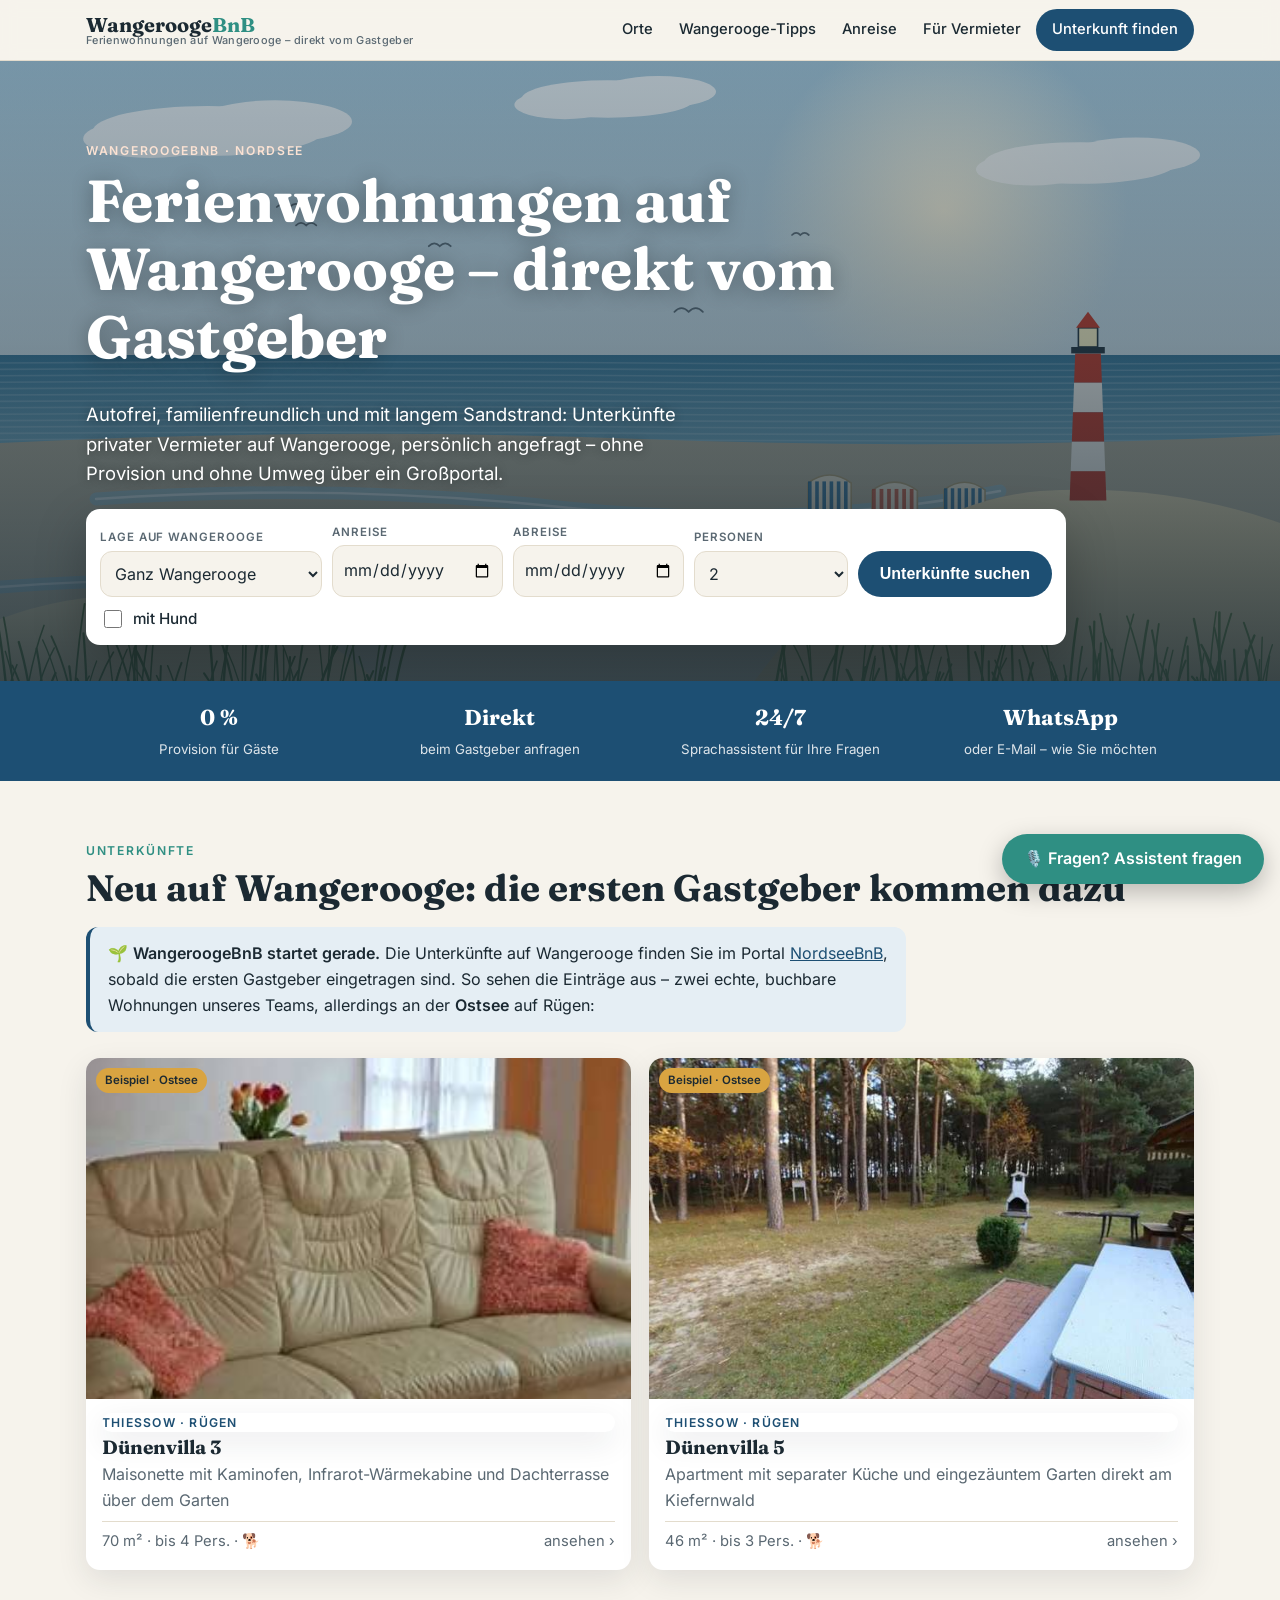
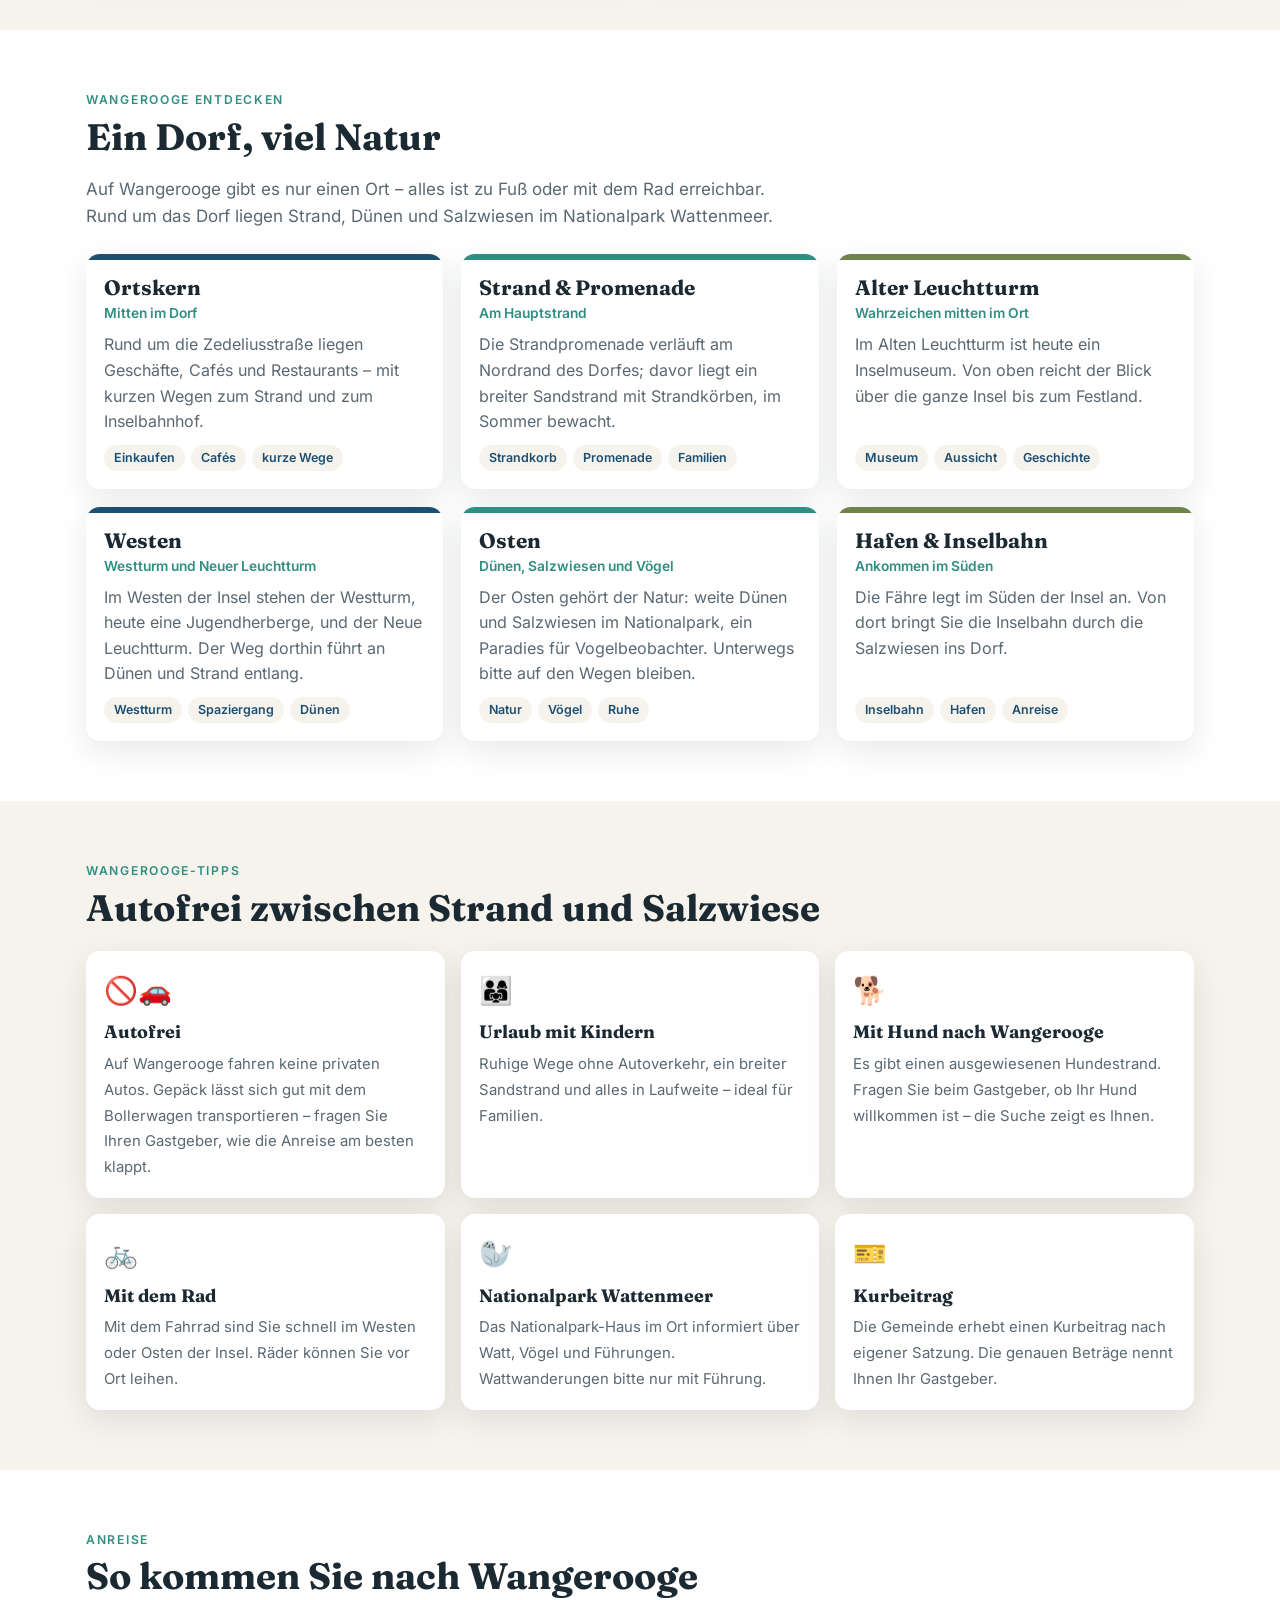
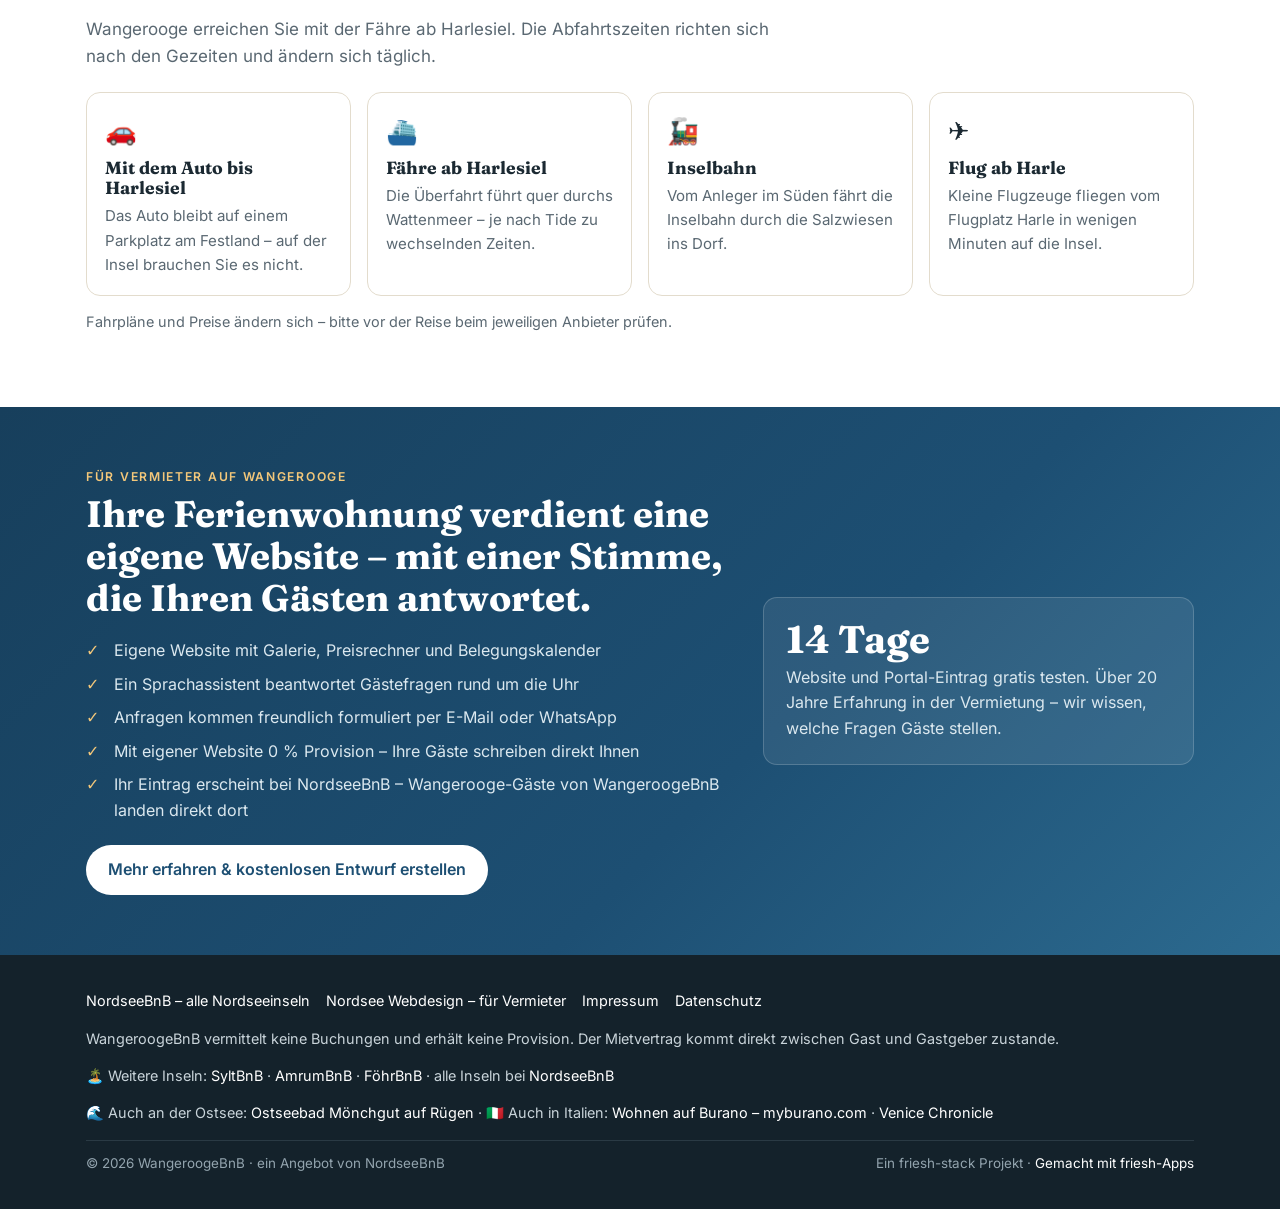
==== index.html @ 54ea7d58 "Add files via upload" ====
<!DOCTYPE html>
<html lang="de">
<head>
<meta charset="utf-8">
<meta name="viewport" content="width=device-width, initial-scale=1">
<title>WangeroogeBnB – Ferienwohnungen auf Wangerooge, direkt vom Gastgeber</title>
<meta name="description" content="Ferienwohnungen und Ferienhäuser auf Wangerooge, der autofreien Ostfriesischen Insel. Direkt beim Gastgeber anfragen, ohne Provision.">
<style id="fontcss">/* Schriften lokal eingebunden – keine Verbindung zu Google Fonts */
@font-face{font-family:Fraunces;font-style:normal;font-weight:400;font-display:swap;src:url([data-uri]) format('woff2')}
@font-face{font-family:Fraunces;font-style:normal;font-weight:600;font-display:swap;src:url([data-uri]) format('woff2')}
@font-face{font-family:Fraunces;font-style:normal;font-weight:700;font-display:swap;src:url([data-uri]) format('woff2')}
@font-face{font-family:Inter;font-style:normal;font-weight:400;font-display:swap;src:url([data-uri]) format('woff2')}
@font-face{font-family:Inter;font-style:normal;font-weight:500;font-display:swap;src:url([data-uri]) format('woff2')}
@font-face{font-family:Inter;font-style:normal;font-weight:600;font-display:swap;src:url([data-uri]) format('woff2')}</style>
<style>
:root{
  --brand:#1d4f73; --brand-2:#e8e2d4; --accent:#2f8f83; --bg:#f6f3ec; --ink:#1b2932; --muted:#5a6872;
  --white:#fff; --line:#e3dccd; --foam:#e5eef4; --grass:#6f8448;
  --radius:14px; --shadow:0 10px 30px rgba(27,41,50,.10);
}
@media(prefers-color-scheme:dark){:root{--bg:#0f1a21;--ink:#e9eef1;--muted:#a8b6bf;--white:#16242d;--line:#24343e;--foam:#16303f;--brand-2:#22313a}}
*{box-sizing:border-box}
html{scroll-behavior:smooth}
body{margin:0;font-family:Inter,system-ui,sans-serif;color:var(--ink);background:var(--bg);line-height:1.6;font-size:16px;overflow-x:hidden}
h1,h2,h3{font-family:Fraunces,Georgia,serif;line-height:1.15;margin:0 0 .5em}
h2{font-size:clamp(1.6rem,3.6vw,2.3rem)}
a{color:var(--brand)}
@media(prefers-color-scheme:dark){a{color:#8cc3e6}}
img{max-width:100%;display:block}
.wrap{max-width:1140px;margin:0 auto;padding:0 16px}
section{padding:60px 0}
.eyebrow{text-transform:uppercase;letter-spacing:.14em;font-size:.76rem;font-weight:600;color:var(--accent);margin-bottom:.5em}
.lead{font-size:1.06rem;color:var(--muted);max-width:720px}
.btn{display:inline-flex;align-items:center;justify-content:center;gap:8px;background:var(--brand);color:#fff!important;padding:12px 22px;border-radius:999px;text-decoration:none;font-weight:600;border:0;cursor:pointer;font-size:1rem;white-space:nowrap}
.btn:hover{filter:brightness(1.1)}
.btn.ghost{background:transparent;color:var(--brand)!important;border:2px solid var(--brand)}
.btn.light{background:#fff;color:var(--brand)!important}
.btn.accent{background:var(--accent)}

/* Nav */
nav{position:sticky;top:0;z-index:50;background:color-mix(in srgb,var(--bg) 92%,transparent);backdrop-filter:blur(8px);border-bottom:1px solid var(--line)}
nav .wrap{display:flex;align-items:center;justify-content:space-between;height:60px;gap:10px}
.brand{font-family:Fraunces,serif;font-weight:700;font-size:1.25rem;color:var(--ink);text-decoration:none;line-height:1.05}
.brand span{color:var(--accent)}
.brand small{display:block;font-family:Inter;font-weight:500;font-size:.68rem;color:var(--muted);letter-spacing:.03em}
.nl{display:flex;gap:4px;align-items:center}
.nl a{text-decoration:none;color:var(--ink);font-weight:500;font-size:.92rem;padding:7px 11px;border-radius:99px}
.nl a:hover{background:var(--foam)}
.nl a.btn{color:#fff;padding:9px 16px}
@media(max-width:720px){.nl a:not(.btn){display:none}.brand small{display:none}}

/* Hero */
.hero{position:relative;min-height:620px;display:flex;align-items:flex-end;overflow:hidden;color:#fff}
.hero .bg{position:absolute;inset:0}
.hero .bg svg{width:100%;height:100%;animation:kb 30s ease-in-out infinite alternate}
@keyframes kb{from{transform:scale(1)}to{transform:scale(1.07) translate(-1%,-1%)}}
.hero .shade{position:absolute;inset:0;background:linear-gradient(180deg,rgba(12,32,46,.30) 0%,rgba(12,32,46,.45) 45%,rgba(12,32,46,.78) 100%)}
.hero .content{position:relative;width:100%;padding:40px 0 36px}
.hero h1{font-size:clamp(2.1rem,5.6vw,3.7rem);max-width:820px;text-shadow:0 2px 20px rgba(0,0,0,.3)}
.hero p.sub{font-size:clamp(1rem,2vw,1.15rem);max-width:640px;margin:0 0 20px;text-shadow:0 1px 10px rgba(0,0,0,.4)}
.search{background:var(--white);color:var(--ink);border-radius:var(--radius);box-shadow:0 18px 50px rgba(0,0,0,.25);padding:14px;display:grid;grid-template-columns:1.3fr 1fr 1fr .9fr auto;gap:10px;align-items:end;max-width:980px}
.search>*{min-width:0}
.search label{display:block;font-size:.72rem;font-weight:600;text-transform:uppercase;letter-spacing:.08em;color:var(--muted);margin-bottom:4px}
.search select,.search input{width:100%;padding:11px 10px;border:1px solid var(--line);border-radius:12px;background:var(--bg);color:var(--ink);font:inherit}
.search label.dog{display:flex;align-items:center;gap:8px;font-size:.95rem;grid-column:1/-1;color:var(--ink);text-transform:none;letter-spacing:0;font-weight:500;margin:0;cursor:pointer}
.search .dog input{width:18px;height:18px;padding:0}
.search .btn{height:46px}
@media(max-width:860px){.search{grid-template-columns:1fr 1fr}.search .full{grid-column:1/-1}}

/* Strip */
.strip{background:var(--brand);color:#fff}
.strip .wrap{display:grid;grid-template-columns:repeat(4,1fr);gap:14px;padding-top:20px;padding-bottom:20px;text-align:center}
.strip b{font-family:Fraunces,serif;font-size:1.35rem;display:block}
.strip small{opacity:.85}
@media(max-width:720px){.strip .wrap{grid-template-columns:1fr 1fr}}

/* Neu-Hinweis + Beispiele */
.note{background:var(--foam);border-left:4px solid var(--brand);border-radius:12px;padding:14px 18px;max-width:820px;margin:18px 0 26px}
.examples{display:grid;grid-template-columns:1fr 1fr;gap:18px}
.ex{background:var(--white);border-radius:var(--radius);box-shadow:var(--shadow);overflow:hidden;text-decoration:none;color:var(--ink);display:block}
.ex .ph{position:relative;aspect-ratio:16/10;background:var(--brand-2)}
.ex .ph img{width:100%;height:100%;object-fit:cover}
.ex .tag{position:absolute;left:10px;top:10px;background:#d9a441;color:#1b2932;font-weight:700;font-size:.72rem;padding:3px 9px;border-radius:99px}
.ex .in{padding:14px 16px 16px}
.ex .ort{font-size:.76rem;font-weight:600;letter-spacing:.1em;text-transform:uppercase;color:var(--brand)}
@media(prefers-color-scheme:dark){.ex .ort{color:#8cc3e6}}
.ex h3{margin:4px 0 4px;font-size:1.2rem}
.ex .meta{display:flex;justify-content:space-between;color:var(--muted);font-size:.92rem;border-top:1px solid var(--line);padding-top:8px;margin-top:8px}
@media(max-width:640px){.examples{grid-template-columns:1fr}}

/* Orte */
.orte{display:grid;grid-template-columns:repeat(3,1fr);gap:18px;margin-top:24px}
.ort{background:var(--white);border-radius:var(--radius);box-shadow:var(--shadow);overflow:hidden;display:flex;flex-direction:column}
.ort .top{height:6px;background:var(--brand)}
.ort:nth-child(3n+2) .top{background:var(--accent)}
.ort:nth-child(3n) .top{background:var(--grass)}
.ort .in{padding:16px 18px 18px;display:flex;flex-direction:column;flex:1}
.ort h3{margin:0 0 2px;font-size:1.3rem}
.ort .km{font-size:.86rem;color:var(--accent);font-weight:600;margin-bottom:8px}
.ort p{margin:0 0 10px;color:var(--muted)}
.tags{display:flex;flex-wrap:wrap;gap:6px;margin-top:auto}
.tags span{background:var(--bg);border-radius:99px;padding:3px 10px;font-size:.78rem;color:var(--brand);font-weight:600}
@media(prefers-color-scheme:dark){.tags span{color:#8cc3e6}}
@media(max-width:900px){.orte{grid-template-columns:1fr 1fr}}
@media(max-width:600px){.orte{grid-template-columns:1fr}}

/* Tipps */
.tips{display:grid;grid-template-columns:repeat(3,1fr);gap:16px;margin-top:22px}
.tip{background:var(--white);border-radius:var(--radius);padding:18px;box-shadow:var(--shadow)}
.tip span{font-size:1.7rem}
.tip b{display:block;font-family:Fraunces,serif;font-size:1.12rem;margin:6px 0 4px}
.tip small{color:var(--muted);font-size:.93rem}
@media(max-width:900px){.tips{grid-template-columns:1fr 1fr}}
@media(max-width:560px){.tips{grid-template-columns:1fr}}

/* Anreise */
.anreise{display:grid;grid-template-columns:repeat(4,1fr);gap:16px;margin-top:22px}
.an{border:1px solid var(--line);border-radius:var(--radius);padding:18px;background:var(--white)}
.an h3{font-size:1.1rem;margin:6px 0}
.an p{margin:0;color:var(--muted);font-size:.94rem}
@media(max-width:900px){.anreise{grid-template-columns:1fr 1fr}}
@media(max-width:560px){.anreise{grid-template-columns:1fr}}

/* Vermieter */
.vm{background:linear-gradient(135deg,#173f5c,#1d4f73 60%,#2c6a8f);color:#fff}
.vm .grid{display:grid;grid-template-columns:1.2fr .8fr;gap:30px;align-items:center}
.vm ul{list-style:none;padding:0;margin:14px 0 22px}
.vm li{padding-left:28px;position:relative;margin:8px 0;color:#dbe8ef}
.vm li:before{content:"✓";position:absolute;left:0;color:#f3c77a;font-weight:700}
.vm .box{background:rgba(255,255,255,.08);border:1px solid rgba(255,255,255,.18);border-radius:var(--radius);padding:22px}
.vm .box b{font-family:Fraunces,serif;font-size:2.4rem;display:block;line-height:1}
@media(max-width:820px){.vm .grid{grid-template-columns:1fr}}
.vm .grid>*{min-width:0}.vm .btn{white-space:normal;text-align:center}

/* Footer */
footer{background:#14222b;color:#c9d4da;padding:34px 0;font-size:.9rem}
footer a{color:#fff;text-decoration:none}
footer .links{display:flex;flex-wrap:wrap;gap:6px 16px;margin-bottom:12px}
footer .sig{border-top:1px solid #2a3a44;margin-top:16px;padding-top:12px;display:flex;justify-content:space-between;flex-wrap:wrap;gap:8px;font-size:.84rem;color:#93a4ae}

.modal{position:fixed;inset:0;background:rgba(0,0,0,.5);display:none;align-items:center;justify-content:center;z-index:100;padding:16px}
.modal.on{display:flex}
.modal .sheet{background:var(--white);color:var(--ink);border-radius:var(--radius);max-width:600px;width:100%;padding:24px;position:relative;max-height:85vh;overflow:auto}
.modal .x{position:absolute;right:12px;top:8px;background:none;border:0;font-size:1.6rem;cursor:pointer;color:var(--ink)}
.fab{position:fixed;right:16px;bottom:16px;z-index:60;box-shadow:0 8px 24px rgba(0,0,0,.25)}
</style>
</head>
<body>

<nav><div class="wrap">
  <a class="brand" href="#top">Wangerooge<span>BnB</span><small>Ferienwohnungen auf Wangerooge – direkt vom Gastgeber</small></a>
  <div class="nl"><a href="#orte">Orte</a><a href="#tipps">Wangerooge-Tipps</a><a href="#anreise">Anreise</a><a href="#vermieter">Für Vermieter</a><a class="btn" href="https://nordseebnb.de/?ort=Wangerooge">Unterkunft finden</a></div>
</div></nav>

<header class="hero" id="top">
  <div class="bg"><svg role="img" aria-label="Illustration: Strand, Dünen und Leuchtturm an der Nordsee" xmlns="http://www.w3.org/2000/svg" viewBox="0 0 1600 900" preserveAspectRatio="xMidYMid slice"><defs><linearGradient id="sky" x1="0" y1="0" x2="0" y2="1"><stop offset="0" stop-color="#9cc3d9"/><stop offset=".55" stop-color="#dbe9ef"/><stop offset="1" stop-color="#f4ead6"/></linearGradient><linearGradient id="sea" x1="0" y1="0" x2="0" y2="1"><stop offset="0" stop-color="#3f7c9c"/><stop offset="1" stop-color="#7fb0c4"/></linearGradient><linearGradient id="watt" x1="0" y1="0" x2="0" y2="1"><stop offset="0" stop-color="#b9b3a0"/><stop offset="1" stop-color="#d9cfb6"/></linearGradient><linearGradient id="dune" x1="0" y1="0" x2="0" y2="1"><stop offset="0" stop-color="#ecdcb6"/><stop offset="1" stop-color="#d8c193"/></linearGradient><linearGradient id="kliff" x1="0" y1="0" x2="0" y2="1"><stop offset="0" stop-color="#c5683f"/><stop offset="1" stop-color="#9a4a2c"/></linearGradient><radialGradient id="sun" cx=".5" cy=".5" r=".5"><stop offset="0" stop-color="#fff8e1"/><stop offset="1" stop-color="#fff8e1" stop-opacity="0"/></radialGradient></defs><rect width="1600" height="900" fill="url(#sky)"/><circle cx="1180" cy="250" r="230" fill="url(#sun)"/><g fill="#ffffff" opacity=".75"><ellipse cx="260" cy="150" rx="144.0" ry="31.2"/><ellipse cx="188.0" cy="159.6" rx="84.0" ry="24.0"/><ellipse cx="344.0" cy="138.0" rx="96.0" ry="26.4"/></g><g fill="#ffffff" opacity=".75"><ellipse cx="760" cy="110" rx="108.0" ry="23.400000000000002"/><ellipse cx="706.0" cy="117.2" rx="63.0" ry="18.0"/><ellipse cx="823.0" cy="101.0" rx="72.0" ry="19.8"/></g><g fill="#ffffff" opacity=".75"><ellipse cx="1350" cy="190" rx="120.0" ry="26.0"/><ellipse cx="1290.0" cy="198.0" rx="70.0" ry="20.0"/><ellipse cx="1420.0" cy="180.0" rx="80.0" ry="22.0"/></g><rect y="430" width="1600" height="120" fill="url(#sea)"/><path d="M0 440 Q400 437 800 440 T1600 440" stroke="#ffffff" stroke-opacity=".18" stroke-width="2" fill="none"/><path d="M0 448 Q400 445 800 448 T1600 448" stroke="#ffffff" stroke-opacity=".18" stroke-width="2" fill="none"/><path d="M0 456 Q400 453 800 456 T1600 456" stroke="#ffffff" stroke-opacity=".18" stroke-width="2" fill="none"/><path d="M0 464 Q400 461 800 464 T1600 464" stroke="#ffffff" stroke-opacity=".18" stroke-width="2" fill="none"/><path d="M0 472 Q400 469 800 472 T1600 472" stroke="#ffffff" stroke-opacity=".18" stroke-width="2" fill="none"/><path d="M0 480 Q400 477 800 480 T1600 480" stroke="#ffffff" stroke-opacity=".18" stroke-width="2" fill="none"/><path d="M0 488 Q400 485 800 488 T1600 488" stroke="#ffffff" stroke-opacity=".18" stroke-width="2" fill="none"/><path d="M0 496 Q400 493 800 496 T1600 496" stroke="#ffffff" stroke-opacity=".18" stroke-width="2" fill="none"/><path d="M0 504 Q400 501 800 504 T1600 504" stroke="#ffffff" stroke-opacity=".18" stroke-width="2" fill="none"/><path d="M0 512 Q400 509 800 512 T1600 512" stroke="#ffffff" stroke-opacity=".18" stroke-width="2" fill="none"/><path d="M0 520 Q400 517 800 520 T1600 520" stroke="#ffffff" stroke-opacity=".18" stroke-width="2" fill="none"/><path d="M0 528 Q400 525 800 528 T1600 528" stroke="#ffffff" stroke-opacity=".18" stroke-width="2" fill="none"/><path d="M0 536 Q400 533 800 536 T1600 536" stroke="#ffffff" stroke-opacity=".18" stroke-width="2" fill="none"/><path d="M0 544 Q400 541 800 544 T1600 544" stroke="#ffffff" stroke-opacity=".18" stroke-width="2" fill="none"/><path d="M0 540 Q400 520 800 535 T1600 530 L1600 900 L0 900Z" fill="url(#watt)"/><path d="M120 610 Q420 590 700 620 T1250 600" stroke="#9fc4d3" stroke-width="16" fill="none" stroke-linecap="round" opacity=".75"/><path d="M120 610 Q420 590 700 620 T1250 600" stroke="#ffffff" stroke-width="3" fill="none" stroke-linecap="round" opacity=".55"/><path d="M420 680 Q700 650 980 690 T1600 660" stroke="#9fc4d3" stroke-width="16" fill="none" stroke-linecap="round" opacity=".75"/><path d="M420 680 Q700 650 980 690 T1600 660" stroke="#ffffff" stroke-width="3" fill="none" stroke-linecap="round" opacity=".55"/><path d="M0 720 Q260 700 520 730" stroke="#9fc4d3" stroke-width="16" fill="none" stroke-linecap="round" opacity=".75"/><path d="M0 720 Q260 700 520 730" stroke="#ffffff" stroke-width="3" fill="none" stroke-linecap="round" opacity=".55"/><path d="M1010.0 640.0 L1010.0 590.0 Q1037.0 570.0 1064.0 590.0 L1064.0 640.0Z" fill="#efe6d2" stroke="#b9a77f" stroke-width="2.0"/><rect x="1010.0" y="588.0" width="4.5" height="44.0" fill="#2f6f9b" opacity=".85"/><rect x="1019.0" y="588.0" width="4.5" height="44.0" fill="#2f6f9b" opacity=".85"/><rect x="1028.0" y="588.0" width="4.5" height="44.0" fill="#2f6f9b" opacity=".85"/><rect x="1037.0" y="588.0" width="4.5" height="44.0" fill="#2f6f9b" opacity=".85"/><rect x="1046.0" y="588.0" width="4.5" height="44.0" fill="#2f6f9b" opacity=".85"/><rect x="1055.0" y="588.0" width="4.5" height="44.0" fill="#2f6f9b" opacity=".85"/><rect x="1006.0" y="626.0" width="62.0" height="14.0" rx="3.0" fill="#d8c9a6"/><path d="M1090.0 652.0 L1090.0 599.5 Q1118.3 578.5 1146.7 599.5 L1146.7 652.0Z" fill="#efe6d2" stroke="#b9a77f" stroke-width="2.1"/><rect x="1090.0" y="597.4" width="4.7" height="46.2" fill="#c8553d" opacity=".85"/><rect x="1099.5" y="597.4" width="4.7" height="46.2" fill="#c8553d" opacity=".85"/><rect x="1108.9" y="597.4" width="4.7" height="46.2" fill="#c8553d" opacity=".85"/><rect x="1118.3" y="597.4" width="4.7" height="46.2" fill="#c8553d" opacity=".85"/><rect x="1127.8" y="597.4" width="4.7" height="46.2" fill="#c8553d" opacity=".85"/><rect x="1137.2" y="597.4" width="4.7" height="46.2" fill="#c8553d" opacity=".85"/><rect x="1085.8" y="637.3" width="65.1" height="14.7" rx="3.2" fill="#d8c9a6"/><path d="M1180.0 646.0 L1180.0 598.5 Q1205.7 579.5 1231.3 598.5 L1231.3 646.0Z" fill="#efe6d2" stroke="#b9a77f" stroke-width="1.9"/><rect x="1180.0" y="596.6" width="4.3" height="41.8" fill="#2f6f9b" opacity=".85"/><rect x="1188.5" y="596.6" width="4.3" height="41.8" fill="#2f6f9b" opacity=".85"/><rect x="1197.1" y="596.6" width="4.3" height="41.8" fill="#2f6f9b" opacity=".85"/><rect x="1205.7" y="596.6" width="4.3" height="41.8" fill="#2f6f9b" opacity=".85"/><rect x="1214.2" y="596.6" width="4.3" height="41.8" fill="#2f6f9b" opacity=".85"/><rect x="1222.8" y="596.6" width="4.3" height="41.8" fill="#2f6f9b" opacity=".85"/><rect x="1176.2" y="632.7" width="58.9" height="13.3" rx="2.8" fill="#d8c9a6"/><path d="M900 900 Q1080 620 1300 600 Q1460 590 1600 640 L1600 900Z" fill="url(#dune)"/><path d="M1344.0 428.0 L1376.0 428.0 L1377.4 464.8 L1342.6 464.8Z" fill="#c8402f"/><path d="M1342.6 464.8 L1377.4 464.8 L1378.8 501.6 L1341.2 501.6Z" fill="#f7f4ee"/><path d="M1341.2 501.6 L1378.8 501.6 L1380.2 538.4 L1339.8 538.4Z" fill="#c8402f"/><path d="M1339.8 538.4 L1380.2 538.4 L1381.6 575.2 L1338.4 575.2Z" fill="#f7f4ee"/><path d="M1338.4 575.2 L1381.6 575.2 L1383.0 612.0 L1337.0 612.0Z" fill="#c8402f"/><rect x="1339.0" y="420.0" width="42.0" height="8.0" fill="#2b3a44"/><rect x="1348.0" y="396.0" width="24.0" height="24.0" fill="#fff6c9" stroke="#2b3a44" stroke-width="2.0"/><path d="M1345.0 396.0 L1360.0 376.0 L1375.0 396.0Z" fill="#c8402f"/><path d="M1112.3 900.0 Q1109.6 837.3 1103.2 795.6" stroke="#7b8f4e" stroke-width="2.6" fill="none" stroke-linecap="round"/><path d="M1360.5 900.0 Q1350.2 866.1 1326.4 843.4" stroke="#7b8f4e" stroke-width="2.9" fill="none" stroke-linecap="round"/><path d="M1126.0 900.0 Q1136.4 855.9 1160.7 826.6" stroke="#7b8f4e" stroke-width="2.4" fill="none" stroke-linecap="round"/><path d="M1495.3 900.0 Q1498.3 841.4 1505.1 802.4" stroke="#7b8f4e" stroke-width="1.8" fill="none" stroke-linecap="round"/><path d="M1366.3 900.0 Q1366.8 817.9 1367.9 763.2" stroke="#7b8f4e" stroke-width="2.8" fill="none" stroke-linecap="round"/><path d="M1389.7 900.0 Q1395.1 866.2 1407.8 843.6" stroke="#7b8f4e" stroke-width="2.5" fill="none" stroke-linecap="round"/><path d="M1152.8 900.0 Q1160.5 868.1 1178.4 846.9" stroke="#7b8f4e" stroke-width="2.4" fill="none" stroke-linecap="round"/><path d="M1420.0 900.0 Q1424.5 817.3 1435.0 762.1" stroke="#7b8f4e" stroke-width="3.1" fill="none" stroke-linecap="round"/><path d="M1212.8 900.0 Q1211.6 821.9 1208.9 769.9" stroke="#7b8f4e" stroke-width="3.1" fill="none" stroke-linecap="round"/><path d="M1522.5 900.0 Q1514.8 864.2 1497.0 840.3" stroke="#7b8f4e" stroke-width="1.9" fill="none" stroke-linecap="round"/><path d="M1577.9 900.0 Q1580.6 843.8 1586.8 806.4" stroke="#7b8f4e" stroke-width="2.1" fill="none" stroke-linecap="round"/><path d="M1284.6 900.0 Q1281.5 846.8 1274.2 811.4" stroke="#7b8f4e" stroke-width="2.5" fill="none" stroke-linecap="round"/><path d="M1333.9 900.0 Q1337.7 815.7 1346.7 759.6" stroke="#7b8f4e" stroke-width="3.1" fill="none" stroke-linecap="round"/><path d="M1508.1 900.0 Q1511.7 810.5 1520.1 750.9" stroke="#7b8f4e" stroke-width="1.9" fill="none" stroke-linecap="round"/><path d="M1510.8 900.0 Q1519.3 812.1 1539.1 753.5" stroke="#7b8f4e" stroke-width="2.5" fill="none" stroke-linecap="round"/><path d="M1416.8 900.0 Q1423.8 857.3 1440.1 828.9" stroke="#7b8f4e" stroke-width="2.5" fill="none" stroke-linecap="round"/><path d="M1142.4 900.0 Q1149.8 866.2 1167.1 843.7" stroke="#7b8f4e" stroke-width="3.2" fill="none" stroke-linecap="round"/><path d="M1016.7 900.0 Q1014.8 822.0 1010.4 769.9" stroke="#7b8f4e" stroke-width="1.8" fill="none" stroke-linecap="round"/><path d="M1148.1 900.0 Q1155.9 823.9 1174.2 773.1" stroke="#7b8f4e" stroke-width="1.7" fill="none" stroke-linecap="round"/><path d="M1353.3 900.0 Q1357.9 867.3 1368.6 845.5" stroke="#7b8f4e" stroke-width="2.1" fill="none" stroke-linecap="round"/><path d="M1523.8 900.0 Q1523.9 811.2 1524.2 751.9" stroke="#7b8f4e" stroke-width="3.2" fill="none" stroke-linecap="round"/><path d="M1158.2 900.0 Q1160.3 865.4 1165.2 842.3" stroke="#7b8f4e" stroke-width="1.7" fill="none" stroke-linecap="round"/><path d="M1086.3 900.0 Q1088.6 845.5 1094.1 809.2" stroke="#7b8f4e" stroke-width="1.8" fill="none" stroke-linecap="round"/><path d="M987.2 900.0 Q983.2 817.9 974.1 763.2" stroke="#7b8f4e" stroke-width="3.1" fill="none" stroke-linecap="round"/><path d="M1533.9 900.0 Q1533.0 847.3 1531.1 812.2" stroke="#7b8f4e" stroke-width="2.4" fill="none" stroke-linecap="round"/><path d="M1372.1 900.0 Q1373.3 834.3 1376.2 790.4" stroke="#7b8f4e" stroke-width="2.6" fill="none" stroke-linecap="round"/><path d="M1562.0 900.0 Q1560.6 839.6 1557.2 799.3" stroke="#7b8f4e" stroke-width="2.8" fill="none" stroke-linecap="round"/><path d="M1112.1 900.0 Q1122.1 851.9 1145.5 819.9" stroke="#7b8f4e" stroke-width="2.4" fill="none" stroke-linecap="round"/><path d="M1311.0 900.0 Q1309.2 869.3 1305.1 848.9" stroke="#7b8f4e" stroke-width="2.5" fill="none" stroke-linecap="round"/><path d="M972.8 900.0 Q975.6 833.1 982.1 788.4" stroke="#7b8f4e" stroke-width="1.7" fill="none" stroke-linecap="round"/><path d="M1361.5 900.0 Q1365.3 842.0 1374.0 803.4" stroke="#7b8f4e" stroke-width="2.2" fill="none" stroke-linecap="round"/><path d="M1412.4 900.0 Q1402.4 825.7 1379.0 776.2" stroke="#7b8f4e" stroke-width="1.7" fill="none" stroke-linecap="round"/><path d="M1392.7 900.0 Q1387.4 812.2 1375.2 753.7" stroke="#7b8f4e" stroke-width="2.3" fill="none" stroke-linecap="round"/><path d="M1339.3 900.0 Q1336.5 850.8 1329.8 818.0" stroke="#7b8f4e" stroke-width="2.1" fill="none" stroke-linecap="round"/><path d="M1196.3 900.0 Q1192.1 834.3 1182.3 790.4" stroke="#7b8f4e" stroke-width="2.2" fill="none" stroke-linecap="round"/><path d="M1454.3 900.0 Q1455.7 868.4 1459.1 847.3" stroke="#7b8f4e" stroke-width="2.8" fill="none" stroke-linecap="round"/><path d="M1158.4 900.0 Q1164.8 856.6 1179.7 827.7" stroke="#7b8f4e" stroke-width="2.0" fill="none" stroke-linecap="round"/><path d="M1079.9 900.0 Q1084.1 843.9 1093.8 806.5" stroke="#7b8f4e" stroke-width="1.8" fill="none" stroke-linecap="round"/><path d="M1166.1 900.0 Q1173.1 850.0 1189.4 816.6" stroke="#7b8f4e" stroke-width="2.3" fill="none" stroke-linecap="round"/><path d="M1507.5 900.0 Q1504.1 859.8 1496.1 833.1" stroke="#7b8f4e" stroke-width="2.6" fill="none" stroke-linecap="round"/><path d="M1526.3 900.0 Q1520.6 842.9 1507.1 804.9" stroke="#7b8f4e" stroke-width="1.8" fill="none" stroke-linecap="round"/><path d="M1299.0 900.0 Q1305.4 858.6 1320.4 830.9" stroke="#7b8f4e" stroke-width="2.9" fill="none" stroke-linecap="round"/><path d="M1077.5 900.0 Q1083.9 853.3 1099.0 822.1" stroke="#7b8f4e" stroke-width="2.6" fill="none" stroke-linecap="round"/><path d="M1476.0 900.0 Q1468.2 849.3 1450.1 815.5" stroke="#7b8f4e" stroke-width="2.1" fill="none" stroke-linecap="round"/><path d="M1468.1 900.0 Q1464.8 853.7 1457.3 822.9" stroke="#7b8f4e" stroke-width="2.3" fill="none" stroke-linecap="round"/><path d="M1228.7 900.0 Q1237.5 845.4 1258.1 809.0" stroke="#7b8f4e" stroke-width="1.8" fill="none" stroke-linecap="round"/><path d="M963.0 900.0 Q971.0 813.4 989.6 755.7" stroke="#7b8f4e" stroke-width="3.2" fill="none" stroke-linecap="round"/><path d="M1238.0 900.0 Q1247.0 813.0 1267.9 755.0" stroke="#7b8f4e" stroke-width="2.0" fill="none" stroke-linecap="round"/><path d="M1437.1 900.0 Q1440.6 819.8 1448.5 766.3" stroke="#7b8f4e" stroke-width="2.4" fill="none" stroke-linecap="round"/><path d="M1145.0 900.0 Q1139.3 849.5 1125.9 815.9" stroke="#7b8f4e" stroke-width="1.7" fill="none" stroke-linecap="round"/><path d="M1336.8 900.0 Q1343.3 852.8 1358.5 821.3" stroke="#7b8f4e" stroke-width="1.7" fill="none" stroke-linecap="round"/><path d="M1538.3 900.0 Q1547.2 828.4 1568.0 780.6" stroke="#7b8f4e" stroke-width="3.0" fill="none" stroke-linecap="round"/><path d="M1535.8 900.0 Q1525.6 835.4 1501.7 792.3" stroke="#7b8f4e" stroke-width="2.8" fill="none" stroke-linecap="round"/><path d="M1070.0 900.0 Q1073.4 852.0 1081.4 820.0" stroke="#7b8f4e" stroke-width="2.4" fill="none" stroke-linecap="round"/><path d="M1224.8 900.0 Q1227.2 813.7 1232.7 756.1" stroke="#7b8f4e" stroke-width="2.1" fill="none" stroke-linecap="round"/><path d="M1121.6 900.0 Q1121.1 818.3 1120.0 763.8" stroke="#7b8f4e" stroke-width="2.9" fill="none" stroke-linecap="round"/><path d="M1185.2 900.0 Q1185.9 858.2 1187.6 830.3" stroke="#7b8f4e" stroke-width="2.9" fill="none" stroke-linecap="round"/><path d="M1069.6 900.0 Q1078.5 822.5 1099.2 770.8" stroke="#7b8f4e" stroke-width="2.9" fill="none" stroke-linecap="round"/><path d="M1487.0 900.0 Q1489.7 869.5 1496.0 849.2" stroke="#7b8f4e" stroke-width="3.0" fill="none" stroke-linecap="round"/><path d="M992.0 900.0 Q987.1 853.7 975.8 822.9" stroke="#7b8f4e" stroke-width="2.4" fill="none" stroke-linecap="round"/><path d="M1230.7 900.0 Q1236.5 841.6 1250.1 802.7" stroke="#7b8f4e" stroke-width="1.6" fill="none" stroke-linecap="round"/><path d="M995.1 900.0 Q987.2 862.4 968.8 837.3" stroke="#7b8f4e" stroke-width="1.7" fill="none" stroke-linecap="round"/><path d="M1583.8 900.0 Q1575.1 818.7 1554.8 764.6" stroke="#7b8f4e" stroke-width="2.4" fill="none" stroke-linecap="round"/><path d="M1162.2 900.0 Q1159.1 851.1 1151.8 818.5" stroke="#7b8f4e" stroke-width="2.6" fill="none" stroke-linecap="round"/><path d="M1335.4 900.0 Q1328.9 848.3 1313.8 813.9" stroke="#7b8f4e" stroke-width="2.1" fill="none" stroke-linecap="round"/><path d="M1039.2 900.0 Q1043.7 836.7 1054.3 794.4" stroke="#7b8f4e" stroke-width="2.2" fill="none" stroke-linecap="round"/><path d="M1011.1 900.0 Q1008.5 859.3 1002.3 832.1" stroke="#7b8f4e" stroke-width="2.6" fill="none" stroke-linecap="round"/><path d="M1460.9 900.0 Q1467.2 847.2 1482.0 812.0" stroke="#7b8f4e" stroke-width="2.6" fill="none" stroke-linecap="round"/><path d="M1236.2 900.0 Q1236.1 847.7 1236.0 812.8" stroke="#7b8f4e" stroke-width="2.7" fill="none" stroke-linecap="round"/><path d="M1229.1 900.0 Q1228.3 828.4 1226.4 780.6" stroke="#7b8f4e" stroke-width="2.0" fill="none" stroke-linecap="round"/><path d="M1302.9 900.0 Q1293.9 828.3 1272.9 780.5" stroke="#7b8f4e" stroke-width="2.3" fill="none" stroke-linecap="round"/><path d="M1232.5 900.0 Q1241.7 817.2 1263.1 762.0" stroke="#7b8f4e" stroke-width="2.2" fill="none" stroke-linecap="round"/><path d="M1534.6 900.0 Q1529.6 822.5 1518.0 770.9" stroke="#7b8f4e" stroke-width="2.3" fill="none" stroke-linecap="round"/><path d="M1038.8 900.0 Q1042.2 821.2 1050.2 768.7" stroke="#7b8f4e" stroke-width="3.0" fill="none" stroke-linecap="round"/><path d="M1467.2 900.0 Q1472.1 829.9 1483.5 783.2" stroke="#7b8f4e" stroke-width="2.5" fill="none" stroke-linecap="round"/><path d="M1026.0 900.0 Q1015.6 834.7 991.3 791.2" stroke="#7b8f4e" stroke-width="1.8" fill="none" stroke-linecap="round"/><path d="M1455.6 900.0 Q1447.0 867.3 1427.0 845.6" stroke="#7b8f4e" stroke-width="1.8" fill="none" stroke-linecap="round"/><path d="M1523.5 900.0 Q1513.5 859.3 1490.1 832.1" stroke="#7b8f4e" stroke-width="2.9" fill="none" stroke-linecap="round"/><path d="M1037.6 900.0 Q1041.3 819.4 1049.8 765.6" stroke="#7b8f4e" stroke-width="2.9" fill="none" stroke-linecap="round"/><path d="M1569.5 900.0 Q1575.8 835.3 1590.5 792.1" stroke="#7b8f4e" stroke-width="1.7" fill="none" stroke-linecap="round"/><path d="M1451.1 900.0 Q1455.7 839.3 1466.2 798.9" stroke="#7b8f4e" stroke-width="1.8" fill="none" stroke-linecap="round"/><path d="M1439.3 900.0 Q1430.1 813.9 1408.6 756.5" stroke="#7b8f4e" stroke-width="2.1" fill="none" stroke-linecap="round"/><path d="M1320.9 900.0 Q1315.5 820.3 1302.9 767.2" stroke="#7b8f4e" stroke-width="1.9" fill="none" stroke-linecap="round"/><path d="M1120.0 900.0 Q1125.3 833.0 1137.7 788.4" stroke="#7b8f4e" stroke-width="2.2" fill="none" stroke-linecap="round"/><path d="M1195.2 900.0 Q1192.0 846.2 1184.7 810.3" stroke="#7b8f4e" stroke-width="2.3" fill="none" stroke-linecap="round"/><path d="M1013.3 900.0 Q1023.2 840.0 1046.4 800.0" stroke="#7b8f4e" stroke-width="2.3" fill="none" stroke-linecap="round"/><path d="M1438.3 900.0 Q1442.3 860.4 1451.7 833.9" stroke="#7b8f4e" stroke-width="2.8" fill="none" stroke-linecap="round"/><path d="M1391.3 900.0 Q1390.9 839.0 1390.1 798.3" stroke="#7b8f4e" stroke-width="2.6" fill="none" stroke-linecap="round"/><path d="M1534.3 900.0 Q1525.8 861.0 1506.0 835.1" stroke="#7b8f4e" stroke-width="2.8" fill="none" stroke-linecap="round"/><path d="M1546.6 900.0 Q1545.4 839.0 1542.6 798.3" stroke="#7b8f4e" stroke-width="2.8" fill="none" stroke-linecap="round"/><path d="M1079.1 900.0 Q1072.8 854.0 1058.1 823.3" stroke="#7b8f4e" stroke-width="2.5" fill="none" stroke-linecap="round"/><path d="M1161.5 900.0 Q1165.5 856.1 1174.9 826.8" stroke="#7b8f4e" stroke-width="3.1" fill="none" stroke-linecap="round"/><path d="M1149.4 900.0 Q1147.5 827.7 1143.3 779.5" stroke="#7b8f4e" stroke-width="3.0" fill="none" stroke-linecap="round"/><path d="M1334.2 900.0 Q1328.2 854.0 1314.4 823.3" stroke="#7b8f4e" stroke-width="1.6" fill="none" stroke-linecap="round"/><path d="M1266.9 900.0 Q1260.0 847.0 1243.9 811.7" stroke="#7b8f4e" stroke-width="2.2" fill="none" stroke-linecap="round"/><path d="M1166.1 900.0 Q1158.6 823.5 1141.2 772.6" stroke="#7b8f4e" stroke-width="3.2" fill="none" stroke-linecap="round"/><path d="M1266.9 900.0 Q1266.3 834.1 1264.7 790.1" stroke="#7b8f4e" stroke-width="2.9" fill="none" stroke-linecap="round"/><path d="M1485.8 900.0 Q1485.4 836.6 1484.5 794.3" stroke="#7b8f4e" stroke-width="2.8" fill="none" stroke-linecap="round"/><path d="M1508.3 900.0 Q1513.2 846.0 1524.6 810.0" stroke="#7b8f4e" stroke-width="3.1" fill="none" stroke-linecap="round"/><path d="M1259.1 900.0 Q1253.6 856.2 1240.6 827.0" stroke="#7b8f4e" stroke-width="2.7" fill="none" stroke-linecap="round"/><path d="M1392.2 900.0 Q1399.7 812.5 1417.0 754.1" stroke="#7b8f4e" stroke-width="2.0" fill="none" stroke-linecap="round"/><path d="M1081.4 900.0 Q1074.8 854.5 1059.5 824.1" stroke="#7b8f4e" stroke-width="2.7" fill="none" stroke-linecap="round"/><path d="M1509.5 900.0 Q1504.4 816.0 1492.4 760.0" stroke="#7b8f4e" stroke-width="3.0" fill="none" stroke-linecap="round"/><path d="M1160.6 900.0 Q1165.4 844.6 1176.6 807.7" stroke="#7b8f4e" stroke-width="1.7" fill="none" stroke-linecap="round"/><path d="M1019.3 900.0 Q1014.9 820.0 1004.7 766.6" stroke="#7b8f4e" stroke-width="2.2" fill="none" stroke-linecap="round"/><path d="M1331.4 900.0 Q1321.0 829.5 1296.9 782.4" stroke="#7b8f4e" stroke-width="2.1" fill="none" stroke-linecap="round"/><path d="M1239.2 900.0 Q1233.1 840.8 1218.9 801.4" stroke="#7b8f4e" stroke-width="2.5" fill="none" stroke-linecap="round"/><path d="M1571.4 900.0 Q1572.3 846.5 1574.5 810.9" stroke="#7b8f4e" stroke-width="1.8" fill="none" stroke-linecap="round"/><path d="M1135.8 900.0 Q1127.7 830.1 1108.7 783.5" stroke="#7b8f4e" stroke-width="3.0" fill="none" stroke-linecap="round"/><path d="M1541.6 900.0 Q1550.9 864.2 1572.5 840.3" stroke="#7b8f4e" stroke-width="2.2" fill="none" stroke-linecap="round"/><path d="M1454.3 900.0 Q1450.1 824.6 1440.0 774.3" stroke="#7b8f4e" stroke-width="2.7" fill="none" stroke-linecap="round"/><path d="M1378.6 900.0 Q1373.7 821.6 1362.2 769.4" stroke="#7b8f4e" stroke-width="2.8" fill="none" stroke-linecap="round"/><path d="M1575.2 900.0 Q1576.0 829.6 1577.8 782.7" stroke="#7b8f4e" stroke-width="1.8" fill="none" stroke-linecap="round"/><path d="M1276.1 900.0 Q1280.7 848.9 1291.4 814.8" stroke="#7b8f4e" stroke-width="2.7" fill="none" stroke-linecap="round"/><path d="M1322.5 900.0 Q1325.5 859.1 1332.7 831.8" stroke="#7b8f4e" stroke-width="2.6" fill="none" stroke-linecap="round"/><path d="M1074.6 900.0 Q1077.9 816.6 1085.5 761.0" stroke="#7b8f4e" stroke-width="1.8" fill="none" stroke-linecap="round"/><path d="M1556.4 900.0 Q1552.8 861.5 1544.6 835.9" stroke="#7b8f4e" stroke-width="2.8" fill="none" stroke-linecap="round"/><path d="M1342.4 900.0 Q1345.5 836.7 1352.7 794.5" stroke="#7b8f4e" stroke-width="2.3" fill="none" stroke-linecap="round"/><path d="M1160.0 900.0 Q1150.9 859.4 1129.8 832.4" stroke="#7b8f4e" stroke-width="2.7" fill="none" stroke-linecap="round"/><path d="M1442.9 900.0 Q1447.9 837.4 1459.6 795.7" stroke="#7b8f4e" stroke-width="2.2" fill="none" stroke-linecap="round"/><path d="M0 900 L0 760 Q160 700 340 760 Q460 800 520 900Z" fill="url(#dune)"/><path d="M132.9 900.0 Q140.7 838.7 159.0 797.8" stroke="#6f8448" stroke-width="1.7" fill="none" stroke-linecap="round"/><path d="M252.4 900.0 Q258.0 847.7 271.2 812.8" stroke="#6f8448" stroke-width="2.2" fill="none" stroke-linecap="round"/><path d="M166.4 900.0 Q167.3 837.4 169.3 795.6" stroke="#6f8448" stroke-width="2.8" fill="none" stroke-linecap="round"/><path d="M176.4 900.0 Q168.3 808.1 149.3 746.8" stroke="#6f8448" stroke-width="2.0" fill="none" stroke-linecap="round"/><path d="M49.8 900.0 Q55.7 856.6 69.4 827.6" stroke="#6f8448" stroke-width="2.8" fill="none" stroke-linecap="round"/><path d="M92.4 900.0 Q90.7 851.5 86.6 819.2" stroke="#6f8448" stroke-width="2.8" fill="none" stroke-linecap="round"/><path d="M407.9 900.0 Q409.8 814.6 414.3 757.6" stroke="#6f8448" stroke-width="1.8" fill="none" stroke-linecap="round"/><path d="M199.2 900.0 Q199.8 851.2 201.1 818.7" stroke="#6f8448" stroke-width="2.5" fill="none" stroke-linecap="round"/><path d="M101.0 900.0 Q107.0 847.5 120.8 812.5" stroke="#6f8448" stroke-width="1.6" fill="none" stroke-linecap="round"/><path d="M401.6 900.0 Q411.0 805.2 433.0 742.0" stroke="#6f8448" stroke-width="2.2" fill="none" stroke-linecap="round"/><path d="M276.3 900.0 Q279.1 825.5 285.7 775.9" stroke="#6f8448" stroke-width="3.2" fill="none" stroke-linecap="round"/><path d="M343.3 900.0 Q350.9 844.2 368.5 807.1" stroke="#6f8448" stroke-width="2.4" fill="none" stroke-linecap="round"/><path d="M300.7 900.0 Q290.2 816.0 265.8 760.0" stroke="#6f8448" stroke-width="2.8" fill="none" stroke-linecap="round"/><path d="M331.0 900.0 Q331.5 831.5 332.6 785.9" stroke="#6f8448" stroke-width="2.3" fill="none" stroke-linecap="round"/><path d="M96.7 900.0 Q87.0 829.0 64.3 781.7" stroke="#6f8448" stroke-width="2.4" fill="none" stroke-linecap="round"/><path d="M323.0 900.0 Q324.4 834.7 327.6 791.1" stroke="#6f8448" stroke-width="3.1" fill="none" stroke-linecap="round"/><path d="M446.0 900.0 Q452.2 855.1 466.5 825.1" stroke="#6f8448" stroke-width="2.6" fill="none" stroke-linecap="round"/><path d="M25.3 900.0 Q19.7 840.2 6.6 800.4" stroke="#6f8448" stroke-width="1.7" fill="none" stroke-linecap="round"/><path d="M269.4 900.0 Q265.7 802.6 257.1 737.7" stroke="#6f8448" stroke-width="3.0" fill="none" stroke-linecap="round"/><path d="M347.3 900.0 Q354.9 855.1 372.4 825.2" stroke="#6f8448" stroke-width="2.6" fill="none" stroke-linecap="round"/><path d="M463.5 900.0 Q468.5 816.7 480.3 761.2" stroke="#6f8448" stroke-width="2.1" fill="none" stroke-linecap="round"/><path d="M403.3 900.0 Q410.9 802.5 428.6 737.5" stroke="#6f8448" stroke-width="2.3" fill="none" stroke-linecap="round"/><path d="M378.4 900.0 Q370.2 832.0 351.1 786.6" stroke="#6f8448" stroke-width="1.7" fill="none" stroke-linecap="round"/><path d="M39.0 900.0 Q31.8 850.8 15.2 818.0" stroke="#6f8448" stroke-width="2.4" fill="none" stroke-linecap="round"/><path d="M349.6 900.0 Q348.0 828.5 344.2 780.9" stroke="#6f8448" stroke-width="2.6" fill="none" stroke-linecap="round"/><path d="M152.3 900.0 Q157.7 833.3 170.3 788.9" stroke="#6f8448" stroke-width="2.2" fill="none" stroke-linecap="round"/><path d="M90.3 900.0 Q94.9 804.6 105.7 741.1" stroke="#6f8448" stroke-width="2.2" fill="none" stroke-linecap="round"/><path d="M185.5 900.0 Q187.5 829.1 192.2 781.8" stroke="#6f8448" stroke-width="2.0" fill="none" stroke-linecap="round"/><path d="M1.4 900.0 Q7.3 850.2 21.2 817.0" stroke="#6f8448" stroke-width="1.8" fill="none" stroke-linecap="round"/><path d="M230.0 900.0 Q223.9 851.1 209.6 818.5" stroke="#6f8448" stroke-width="1.9" fill="none" stroke-linecap="round"/><path d="M201.9 900.0 Q192.0 852.9 168.8 821.5" stroke="#6f8448" stroke-width="1.8" fill="none" stroke-linecap="round"/><path d="M84.1 900.0 Q74.9 831.6 53.3 786.1" stroke="#6f8448" stroke-width="1.6" fill="none" stroke-linecap="round"/><path d="M224.0 900.0 Q228.3 837.1 238.3 795.1" stroke="#6f8448" stroke-width="1.7" fill="none" stroke-linecap="round"/><path d="M201.7 900.0 Q191.7 837.8 168.5 796.4" stroke="#6f8448" stroke-width="3.1" fill="none" stroke-linecap="round"/><path d="M109.5 900.0 Q108.9 857.8 107.7 829.6" stroke="#6f8448" stroke-width="1.9" fill="none" stroke-linecap="round"/><path d="M311.2 900.0 Q303.3 841.1 284.9 801.9" stroke="#6f8448" stroke-width="1.7" fill="none" stroke-linecap="round"/><path d="M363.8 900.0 Q369.9 845.8 384.0 809.7" stroke="#6f8448" stroke-width="2.3" fill="none" stroke-linecap="round"/><path d="M466.5 900.0 Q461.2 844.2 449.0 806.9" stroke="#6f8448" stroke-width="2.0" fill="none" stroke-linecap="round"/><path d="M407.3 900.0 Q404.1 822.5 396.5 770.8" stroke="#6f8448" stroke-width="1.7" fill="none" stroke-linecap="round"/><path d="M341.2 900.0 Q343.1 800.0 347.7 733.4" stroke="#6f8448" stroke-width="1.6" fill="none" stroke-linecap="round"/><path d="M15.2 900.0 Q8.2 858.0 -7.9 830.0" stroke="#6f8448" stroke-width="1.7" fill="none" stroke-linecap="round"/><path d="M27.0 900.0 Q35.4 820.8 55.0 768.0" stroke="#6f8448" stroke-width="1.9" fill="none" stroke-linecap="round"/><path d="M486.9 900.0 Q493.3 832.5 508.2 787.5" stroke="#6f8448" stroke-width="3.1" fill="none" stroke-linecap="round"/><path d="M470.0 900.0 Q465.9 861.7 456.4 836.2" stroke="#6f8448" stroke-width="2.6" fill="none" stroke-linecap="round"/><path d="M473.3 900.0 Q468.9 858.2 458.8 830.3" stroke="#6f8448" stroke-width="3.0" fill="none" stroke-linecap="round"/><path d="M57.3 900.0 Q53.9 838.3 45.7 797.1" stroke="#6f8448" stroke-width="2.7" fill="none" stroke-linecap="round"/><path d="M464.3 900.0 Q469.3 852.5 481.0 820.8" stroke="#6f8448" stroke-width="2.8" fill="none" stroke-linecap="round"/><path d="M417.8 900.0 Q426.7 827.5 447.5 779.1" stroke="#6f8448" stroke-width="2.2" fill="none" stroke-linecap="round"/><path d="M207.4 900.0 Q213.2 848.9 226.9 814.8" stroke="#6f8448" stroke-width="2.4" fill="none" stroke-linecap="round"/><path d="M134.7 900.0 Q139.4 852.8 150.2 821.3" stroke="#6f8448" stroke-width="2.6" fill="none" stroke-linecap="round"/><path d="M355.3 900.0 Q355.0 838.5 354.4 797.5" stroke="#6f8448" stroke-width="1.8" fill="none" stroke-linecap="round"/><path d="M355.3 900.0 Q354.7 862.5 353.0 837.5" stroke="#6f8448" stroke-width="2.8" fill="none" stroke-linecap="round"/><path d="M338.7 900.0 Q333.1 857.6 320.3 829.3" stroke="#6f8448" stroke-width="2.9" fill="none" stroke-linecap="round"/><path d="M321.2 900.0 Q329.0 806.0 347.2 743.4" stroke="#6f8448" stroke-width="2.3" fill="none" stroke-linecap="round"/><path d="M448.4 900.0 Q445.0 815.6 436.8 759.4" stroke="#6f8448" stroke-width="2.2" fill="none" stroke-linecap="round"/><path d="M36.0 900.0 Q45.6 837.6 67.9 796.1" stroke="#6f8448" stroke-width="1.8" fill="none" stroke-linecap="round"/><path d="M284.4 900.0 Q275.6 856.7 255.1 827.9" stroke="#6f8448" stroke-width="2.6" fill="none" stroke-linecap="round"/><path d="M120.3 900.0 Q113.0 860.8 96.0 834.6" stroke="#6f8448" stroke-width="2.6" fill="none" stroke-linecap="round"/><path d="M292.8 900.0 Q287.1 863.2 273.9 838.7" stroke="#6f8448" stroke-width="3.1" fill="none" stroke-linecap="round"/><path d="M110.0 900.0 Q108.4 826.9 104.4 778.1" stroke="#6f8448" stroke-width="2.8" fill="none" stroke-linecap="round"/><path d="M302.2 900.0 Q302.9 811.9 304.6 753.2" stroke="#6f8448" stroke-width="1.9" fill="none" stroke-linecap="round"/><path d="M88.8 900.0 Q95.6 858.8 111.6 831.3" stroke="#6f8448" stroke-width="1.8" fill="none" stroke-linecap="round"/><path d="M12.0 900.0 Q5.7 800.2 -9.1 733.7" stroke="#6f8448" stroke-width="3.0" fill="none" stroke-linecap="round"/><path d="M42.9 900.0 Q37.1 833.3 23.5 788.8" stroke="#6f8448" stroke-width="2.9" fill="none" stroke-linecap="round"/><path d="M307.7 900.0 Q313.2 821.6 326.0 769.4" stroke="#6f8448" stroke-width="3.0" fill="none" stroke-linecap="round"/><path d="M173.0 900.0 Q171.9 824.2 169.2 773.7" stroke="#6f8448" stroke-width="1.8" fill="none" stroke-linecap="round"/><path d="M417.7 900.0 Q424.3 824.8 439.7 774.6" stroke="#6f8448" stroke-width="1.9" fill="none" stroke-linecap="round"/><path d="M269.6 900.0 Q274.4 833.4 285.6 788.9" stroke="#6f8448" stroke-width="1.7" fill="none" stroke-linecap="round"/><path d="M173.1 900.0 Q164.1 832.0 143.1 786.7" stroke="#6f8448" stroke-width="2.5" fill="none" stroke-linecap="round"/><path d="M367.7 900.0 Q370.8 836.1 378.0 793.5" stroke="#6f8448" stroke-width="2.6" fill="none" stroke-linecap="round"/><path d="M107.1 900.0 Q117.5 840.9 141.8 801.4" stroke="#6f8448" stroke-width="2.1" fill="none" stroke-linecap="round"/><path d="M215.4 900.0 Q209.5 858.4 195.7 830.7" stroke="#6f8448" stroke-width="1.9" fill="none" stroke-linecap="round"/><path d="M465.5 900.0 Q473.3 816.1 491.7 760.1" stroke="#6f8448" stroke-width="3.2" fill="none" stroke-linecap="round"/><path d="M306.1 900.0 Q306.8 802.5 308.6 737.6" stroke="#6f8448" stroke-width="2.3" fill="none" stroke-linecap="round"/><path d="M474.0 900.0 Q483.5 804.4 505.5 740.7" stroke="#6f8448" stroke-width="2.4" fill="none" stroke-linecap="round"/><path d="M386.7 900.0 Q397.2 837.1 421.5 795.2" stroke="#6f8448" stroke-width="3.1" fill="none" stroke-linecap="round"/><path d="M146.0 900.0 Q139.4 802.3 123.9 737.2" stroke="#6f8448" stroke-width="1.8" fill="none" stroke-linecap="round"/><path d="M361.2 900.0 Q361.6 844.6 362.5 807.6" stroke="#6f8448" stroke-width="2.6" fill="none" stroke-linecap="round"/><path d="M20.3 900.0 Q15.6 814.8 4.6 758.0" stroke="#6f8448" stroke-width="2.3" fill="none" stroke-linecap="round"/><path d="M172.4 900.0 Q177.6 815.0 189.7 758.4" stroke="#6f8448" stroke-width="2.1" fill="none" stroke-linecap="round"/><path d="M370 268 q6.3 -6.3 12.7 0 q6.3 -6.3 12.7 0" stroke="#33424d" stroke-width="2.2" fill="none" stroke-linecap="round" opacity=".7"/><path d="M346 245 q7.9 -7.9 15.9 0 q7.9 -7.9 15.9 0" stroke="#33424d" stroke-width="2.2" fill="none" stroke-linecap="round" opacity=".7"/><path d="M843 376 q8.9 -8.9 17.8 0 q8.9 -8.9 17.8 0" stroke="#33424d" stroke-width="2.2" fill="none" stroke-linecap="round" opacity=".7"/><path d="M990 280 q5.2 -5.2 10.5 0 q5.2 -5.2 10.5 0" stroke="#33424d" stroke-width="2.2" fill="none" stroke-linecap="round" opacity=".7"/><path d="M536 294 q6.9 -6.9 13.7 0 q6.9 -6.9 13.7 0" stroke="#33424d" stroke-width="2.2" fill="none" stroke-linecap="round" opacity=".7"/></svg></div>
  <div class="shade"></div>
  <div class="content"><div class="wrap">
    <div class="eyebrow" style="color:#fbe2d3">WangeroogeBnB · Nordsee</div>
    <h1>Ferienwohnungen auf Wangerooge – direkt vom Gastgeber</h1>
    <p class="sub">Autofrei, familienfreundlich und mit langem Sandstrand: Unterkünfte privater Vermieter auf Wangerooge, persönlich angefragt – ohne Provision und ohne Umweg über ein Großportal.</p>
    <form class="search" onsubmit="return suche()">
      <div class="full"><label for="s_ort">Lage auf Wangerooge</label><select id="s_ort"></select></div>
      <div><label for="s_von">Anreise</label><input type="date" id="s_von"></div>
      <div><label for="s_bis">Abreise</label><input type="date" id="s_bis"></div>
      <div><label for="s_pers">Personen</label><select id="s_pers"></select></div>
      <button class="btn full">Unterkünfte suchen</button>
      <label class="dog"><input type="checkbox" id="s_hund"> mit Hund</label>
    </form>
  </div></div>
</header>

<div class="strip"><div class="wrap">
  <div><b>0 %</b><small>Provision für Gäste</small></div>
  <div><b>Direkt</b><small>beim Gastgeber anfragen</small></div>
  <div><b>24/7</b><small>Sprachassistent für Ihre Fragen</small></div>
  <div><b>WhatsApp</b><small>oder E-Mail – wie Sie möchten</small></div>
</div></div>

<section id="unterkuenfte">
  <div class="wrap">
    <div class="eyebrow">Unterkünfte</div>
    <h2>Neu auf Wangerooge: die ersten Gastgeber kommen dazu</h2>
    <div class="note">🌱 <b>WangeroogeBnB startet gerade.</b> Die Unterkünfte auf Wangerooge finden Sie im Portal <a href="https://nordseebnb.de/?ort=Wangerooge">NordseeBnB</a>, sobald die ersten Gastgeber eingetragen sind. So sehen die Einträge aus – zwei echte, buchbare Wohnungen unseres Teams, allerdings an der <b>Ostsee</b> auf Rügen:</div>
    <div class="examples">
      <a class="ex" href="https://nordseebnb.de/#unterkuenfte"><div class="ph"><img src="[data-uri]" alt="Wohnraum der Dünenvilla 3" loading="lazy"><span class="tag">Beispiel · Ostsee</span></div><div class="in"><div class="ort">Thiessow · Rügen</div><h3>Dünenvilla 3</h3><div style="color:var(--muted)">Maisonette mit Kaminofen, Infrarot-Wärmekabine und Dachterrasse über dem Garten</div><div class="meta"><span>70 m² · bis 4 Pers. · 🐕</span><span>ansehen ›</span></div></div></a>
      <a class="ex" href="https://nordseebnb.de/#unterkuenfte"><div class="ph"><img src="[data-uri]" alt="Garten der Dünenvilla 5" loading="lazy"><span class="tag">Beispiel · Ostsee</span></div><div class="in"><div class="ort">Thiessow · Rügen</div><h3>Dünenvilla 5</h3><div style="color:var(--muted)">Apartment mit separater Küche und eingezäuntem Garten direkt am Kiefernwald</div><div class="meta"><span>46 m² · bis 3 Pers. · 🐕</span><span>ansehen ›</span></div></div></a>
    </div>
  </div>
</section>

<section id="orte" style="background:var(--white)">
  <div class="wrap">
    <div class="eyebrow">Wangerooge entdecken</div>
    <h2>Ein Dorf, viel Natur</h2>
    <p class="lead">Auf Wangerooge gibt es nur einen Ort – alles ist zu Fuß oder mit dem Rad erreichbar. Rund um das Dorf liegen Strand, Dünen und Salzwiesen im Nationalpark Wattenmeer.</p>
    <div class="orte" id="orteGrid"></div>
  </div>
</section>

<section id="tipps">
  <div class="wrap">
    <div class="eyebrow">Wangerooge-Tipps</div>
    <h2>Autofrei zwischen Strand und Salzwiese</h2>
    <div class="tips">
      <div class="tip"><span>🚫🚗</span><b>Autofrei</b><small>Auf Wangerooge fahren keine privaten Autos. Gepäck lässt sich gut mit dem Bollerwagen transportieren – fragen Sie Ihren Gastgeber, wie die Anreise am besten klappt.</small></div>
      <div class="tip"><span>👨‍👩‍👧</span><b>Urlaub mit Kindern</b><small>Ruhige Wege ohne Autoverkehr, ein breiter Sandstrand und alles in Laufweite – ideal für Familien.</small></div>
      <div class="tip"><span>🐕</span><b>Mit Hund nach Wangerooge</b><small>Es gibt einen ausgewiesenen Hundestrand. Fragen Sie beim Gastgeber, ob Ihr Hund willkommen ist – die Suche zeigt es Ihnen.</small></div>
      <div class="tip"><span>🚲</span><b>Mit dem Rad</b><small>Mit dem Fahrrad sind Sie schnell im Westen oder Osten der Insel. Räder können Sie vor Ort leihen.</small></div>
      <div class="tip"><span>🦭</span><b>Nationalpark Wattenmeer</b><small>Das Nationalpark-Haus im Ort informiert über Watt, Vögel und Führungen. Wattwanderungen bitte nur mit Führung.</small></div>
      <div class="tip"><span>🎫</span><b>Kurbeitrag</b><small>Die Gemeinde erhebt einen Kurbeitrag nach eigener Satzung. Die genauen Beträge nennt Ihnen Ihr Gastgeber.</small></div>
    </div>
  </div>
</section>

<section id="anreise" style="background:var(--white)">
  <div class="wrap">
    <div class="eyebrow">Anreise</div>
    <h2>So kommen Sie nach Wangerooge</h2>
    <p class="lead">Wangerooge erreichen Sie mit der Fähre ab Harlesiel. Die Abfahrtszeiten richten sich nach den Gezeiten und ändern sich täglich.</p>
    <div class="anreise">
      <div class="an"><span style="font-size:1.6rem">🚗</span><h3>Mit dem Auto bis Harlesiel</h3><p>Das Auto bleibt auf einem Parkplatz am Festland – auf der Insel brauchen Sie es nicht.</p></div>
      <div class="an"><span style="font-size:1.6rem">⛴️</span><h3>Fähre ab Harlesiel</h3><p>Die Überfahrt führt quer durchs Wattenmeer – je nach Tide zu wechselnden Zeiten.</p></div>
      <div class="an"><span style="font-size:1.6rem">🚂</span><h3>Inselbahn</h3><p>Vom Anleger im Süden fährt die Inselbahn durch die Salzwiesen ins Dorf.</p></div>
      <div class="an"><span style="font-size:1.6rem">✈️</span><h3>Flug ab Harle</h3><p>Kleine Flugzeuge fliegen vom Flugplatz Harle in wenigen Minuten auf die Insel.</p></div>
    </div>
    <p class="muted" style="font-size:.9rem;margin-top:14px;color:var(--muted)">Fahrpläne und Preise ändern sich – bitte vor der Reise beim jeweiligen Anbieter prüfen.</p>
  </div>
</section>

<section class="vm" id="vermieter">
  <div class="wrap grid">
    <div>
      <div class="eyebrow" style="color:#f3c77a">Für Vermieter auf Wangerooge</div>
      <h2>Ihre Ferienwohnung verdient eine eigene Website – mit einer Stimme, die Ihren Gästen antwortet.</h2>
      <ul>
        <li>Eigene Website mit Galerie, Preisrechner und Belegungskalender</li>
        <li>Ein Sprachassistent beantwortet Gästefragen rund um die Uhr</li>
        <li>Anfragen kommen freundlich formuliert per E-Mail oder WhatsApp</li>
        <li>Mit eigener Website 0 % Provision – Ihre Gäste schreiben direkt Ihnen</li>
        <li>Ihr Eintrag erscheint bei NordseeBnB – Wangerooge-Gäste von WangeroogeBnB landen direkt dort</li>
      </ul>
      <a class="btn light" href="https://nordsee-webdesign.de/">Mehr erfahren & kostenlosen Entwurf erstellen</a>
    </div>
    <div class="box">
      <b>14 Tage</b>
      <p style="margin:6px 0 0;color:#dbe8ef">Website und Portal-Eintrag gratis testen. Über 20 Jahre Erfahrung in der Vermietung – wir wissen, welche Fragen Gäste stellen.</p>
    </div>
  </div>
</section>

<footer>
  <div class="wrap">
    <div class="links">
      <a href="https://nordseebnb.de/">NordseeBnB – alle Nordseeinseln</a>
      <a href="https://nordsee-webdesign.de/">Nordsee Webdesign – für Vermieter</a>
      <a href="#impressum" onclick="return info('impressum')">Impressum</a>
      <a href="#datenschutz" onclick="return info('datenschutz')">Datenschutz</a>
    </div>
    <p>WangeroogeBnB vermittelt keine Buchungen und erhält keine Provision. Der Mietvertrag kommt direkt zwischen Gast und Gastgeber zustande.</p>
    <p>🏝️ Weitere Inseln: <a href="https://syltbnb.de/">SyltBnB</a> · <a href="https://amrumbnb.de/">AmrumBnB</a> · <a href="https://foehrbnb.de/">FöhrBnB</a> · alle Inseln bei <a href="https://nordseebnb.de/">NordseeBnB</a></p>
    <p>🌊 Auch an der Ostsee: <a href="https://xn--ostseebad-mnchgut-9zb.de/">Ostseebad Mönchgut auf Rügen</a> · 🇮🇹 Auch in Italien: <a href="https://myburano.com">Wohnen auf Burano – myburano.com</a> · <a href="https://friesh-stack.github.io/venezia/">Venice Chronicle</a></p>
    <div class="sig"><span>© <span id="yr"></span> WangeroogeBnB · ein Angebot von NordseeBnB</span><span>Ein friesh-stack Projekt · <a href="https://friesh-stack.github.io/">Gemacht mit friesh-Apps</a></span></div>
  </div>
</footer>

<a class="btn accent fab" href="https://nordseebnb.de/?ort=Wangerooge">🎙️ Fragen? Assistent fragen</a>

<div class="modal" id="mInfo" onclick="if(event.target===this)this.classList.remove('on')"><div class="sheet"><button class="x" onclick="document.getElementById('mInfo').classList.remove('on')" aria-label="Schließen">×</button><div id="infoBody"></div></div></div>

<script>
var PORTAL="https://nordseebnb.de/";
var ORTE=[
 {"n": "Ortskern", "km": "Mitten im Dorf", "t": "Rund um die Zedeliusstraße liegen Geschäfte, Cafés und Restaurants – mit kurzen Wegen zum Strand und zum Inselbahnhof.", "tags": ["Einkaufen", "Cafés", "kurze Wege"]},
 {"n": "Strand & Promenade", "km": "Am Hauptstrand", "t": "Die Strandpromenade verläuft am Nordrand des Dorfes; davor liegt ein breiter Sandstrand mit Strandkörben, im Sommer bewacht.", "tags": ["Strandkorb", "Promenade", "Familien"]},
 {"n": "Alter Leuchtturm", "km": "Wahrzeichen mitten im Ort", "t": "Im Alten Leuchtturm ist heute ein Inselmuseum. Von oben reicht der Blick über die ganze Insel bis zum Festland.", "tags": ["Museum", "Aussicht", "Geschichte"]},
 {"n": "Westen", "km": "Westturm und Neuer Leuchtturm", "t": "Im Westen der Insel stehen der Westturm, heute eine Jugendherberge, und der Neue Leuchtturm. Der Weg dorthin führt an Dünen und Strand entlang.", "tags": ["Westturm", "Spaziergang", "Dünen"]},
 {"n": "Osten", "km": "Dünen, Salzwiesen und Vögel", "t": "Der Osten gehört der Natur: weite Dünen und Salzwiesen im Nationalpark, ein Paradies für Vogelbeobachter. Unterwegs bitte auf den Wegen bleiben.", "tags": ["Natur", "Vögel", "Ruhe"]},
 {"n": "Hafen & Inselbahn", "km": "Ankommen im Süden", "t": "Die Fähre legt im Süden der Insel an. Von dort bringt Sie die Inselbahn durch die Salzwiesen ins Dorf.", "tags": ["Inselbahn", "Hafen", "Anreise"]}
];
var INFO={impressum:"<h2>Impressum</h2><p>Angaben gemäß § 5 DDG</p><p><b>Hans Fries</b><br>Im Dünenwald 4a<br>18586 Ostseebad Mönchgut<br>Deutschland</p><p><b>Kontakt</b><br>E-Mail: <a href=\"mailto:friesh@gmx.de\">friesh@gmx.de</a></p><p>NordseeBnB (nordseebnb.de), Nordsee Webdesign (nordsee-webdesign.de) sowie SyltBnB, AmrumBnB, FöhrBnB und WangeroogeBnB sind Angebote von Hans Fries.</p><p><b>Verantwortlich für den Inhalt nach § 18 Abs. 2 MStV</b><br>Hans Fries, Anschrift wie oben</p><p><b>Verbraucherstreitbeilegung</b><br>Wir sind nicht bereit und nicht verpflichtet, an Streitbeilegungsverfahren vor einer Verbraucherschlichtungsstelle teilzunehmen.</p><p><b>Inserate</b><br>Für die Inhalte der einzelnen Inserate sind die jeweiligen Vermieterinnen und Vermieter verantwortlich. Mietverträge kommen ausschließlich zwischen Gast und Vermieter zustande.</p>",
 datenschutz:"<h2>Datenschutzerklärung</h2><p>Stand: November 2026</p><h3>1. Verantwortlicher</h3><p><b>Hans Fries</b><br>Im Dünenwald 4a<br>18586 Ostseebad Mönchgut<br>Deutschland<br>E-Mail: <a href=\"mailto:friesh@gmx.de\">friesh@gmx.de</a></p><h3>2. Das Wichtigste in Kürze</h3><p>Wir setzen keine Cookies zu Werbe- oder Analysezwecken ein und nutzen kein Tracking. Schriften und Programmbibliotheken sind direkt in die Seite eingebunden; es besteht keine Verbindung zu Google Fonts.</p><h3>3. Hosting und Server-Logfiles</h3><p>Diese Website wird über GitHub Pages bereitgestellt (GitHub Inc., 88 Colin P. Kelly Jr. Street, San Francisco, CA 94107, USA). Beim Aufruf verarbeitet GitHub technisch notwendige Daten: IP-Adresse, Datum und Uhrzeit, aufgerufene Seite, übertragene Datenmenge, Browser und Betriebssystem. Das dient der sicheren und stabilen Auslieferung der Seite (Art. 6 Abs. 1 lit. f DSGVO). Die Übermittlung in die USA erfolgt auf Grundlage des Angemessenheitsbeschlusses der EU-Kommission (EU-US Data Privacy Framework). Weitere Informationen: <a href=\"https://docs.github.com/de/site-policy/privacy-policies/github-general-privacy-statement\" target=\"_blank\" rel=\"noopener\">Datenschutzerklärung von GitHub</a>.</p><h3>4. Suche und Links</h3><p>Diese Seite speichert keine Eingaben. Wenn Sie auf „Unterkünfte suchen“ tippen, werden Ihre Suchangaben (Insel bzw. Ort, Reisedaten, Personen, Hund) als Teil der Adresse an unser Portal NordseeBnB (nordseebnb.de) übergeben; dort gilt die Datenschutzerklärung von NordseeBnB. Auch der Sprachassistent ist erst auf nordseebnb.de verfügbar.</p><h3>5. Übermittlung in Drittländer</h3><p>GitHub sitzt in den USA. Die Übermittlung erfolgt auf Grundlage des Angemessenheitsbeschlusses der EU-Kommission (EU-US Data Privacy Framework).</p><h3>6. Ihre Rechte</h3><p>Sie haben das Recht auf Auskunft (Art. 15 DSGVO), Berichtigung (Art. 16), Löschung (Art. 17), Einschränkung der Verarbeitung (Art. 18), Datenübertragbarkeit (Art. 20) und Widerspruch gegen Verarbeitungen auf Grundlage berechtigter Interessen (Art. 21). Eine erteilte Einwilligung können Sie jederzeit mit Wirkung für die Zukunft widerrufen (Art. 7 Abs. 3). Eine formlose E-Mail an <a href=\"mailto:friesh@gmx.de\">friesh@gmx.de</a> genügt.</p><p>Sie können sich außerdem bei einer Datenschutz-Aufsichtsbehörde beschweren, etwa beim Landesbeauftragten für Datenschutz und Informationsfreiheit Mecklenburg-Vorpommern, Werderstraße 74a, 19055 Schwerin.</p>"};
function $(i){return document.getElementById(i)}
function esc(s){return String(s).replace(/[&<>"]/g,function(c){return{"&":"&amp;","<":"&lt;",">":"&gt;",'"':"&quot;"}[c]})}
var _lh0=location.hash;function _legalHash(h){h=typeof h==="string"?h:location.hash;if(h==="#impressum"||h==="#datenschutz")info(h.slice(1))}window.addEventListener("hashchange",function(){_legalHash()});setTimeout(function(){_legalHash(_lh0)},700);
function info(k){$("infoBody").innerHTML=INFO[k];$("mInfo").classList.add("on");return false}
function suche(){
  var p=new URLSearchParams({ort:"Wangerooge"});
  ["s_von","s_bis"].forEach(function(k){if($(k).value)p.set(k.slice(2),$(k).value)});
  p.set("personen",$("s_pers").value);if($("s_hund").checked)p.set("hund","1");
  if($("s_ort").value)p.set("teilort",$("s_ort").value);
  location.href=PORTAL+"?"+p.toString();return false}
(function(){
  $("yr").textContent=new Date().getFullYear();
  $("s_ort").innerHTML='<option value="">Ganz Wangerooge</option>'+ORTE.map(function(o){return'<option>'+esc(o.n)+'</option>'}).join("");
  var h="";for(var i=1;i<=10;i++)h+='<option'+(i===2?" selected":"")+'>'+i+'</option>';$("s_pers").innerHTML=h;
  var t=new Date().toISOString().slice(0,10);$("s_von").min=$("s_bis").min=t;
  $("s_von").addEventListener("change",function(){var a=$("s_von").value;if(a&&(!$("s_bis").value||$("s_bis").value<=a)){var d=new Date(a);d.setDate(d.getDate()+7);$("s_bis").value=d.toISOString().slice(0,10)}});
  $("orteGrid").innerHTML=ORTE.map(function(o){return'<div class="ort"><div class="top"></div><div class="in"><h3>'+esc(o.n)+'</h3><div class="km">'+esc(o.km)+'</div><p>'+esc(o.t)+'</p><div class="tags">'+o.tags.map(function(x){return"<span>"+esc(x)+"</span>"}).join("")+'</div></div></div>'}).join("");
})();
</script>
</body>
</html>
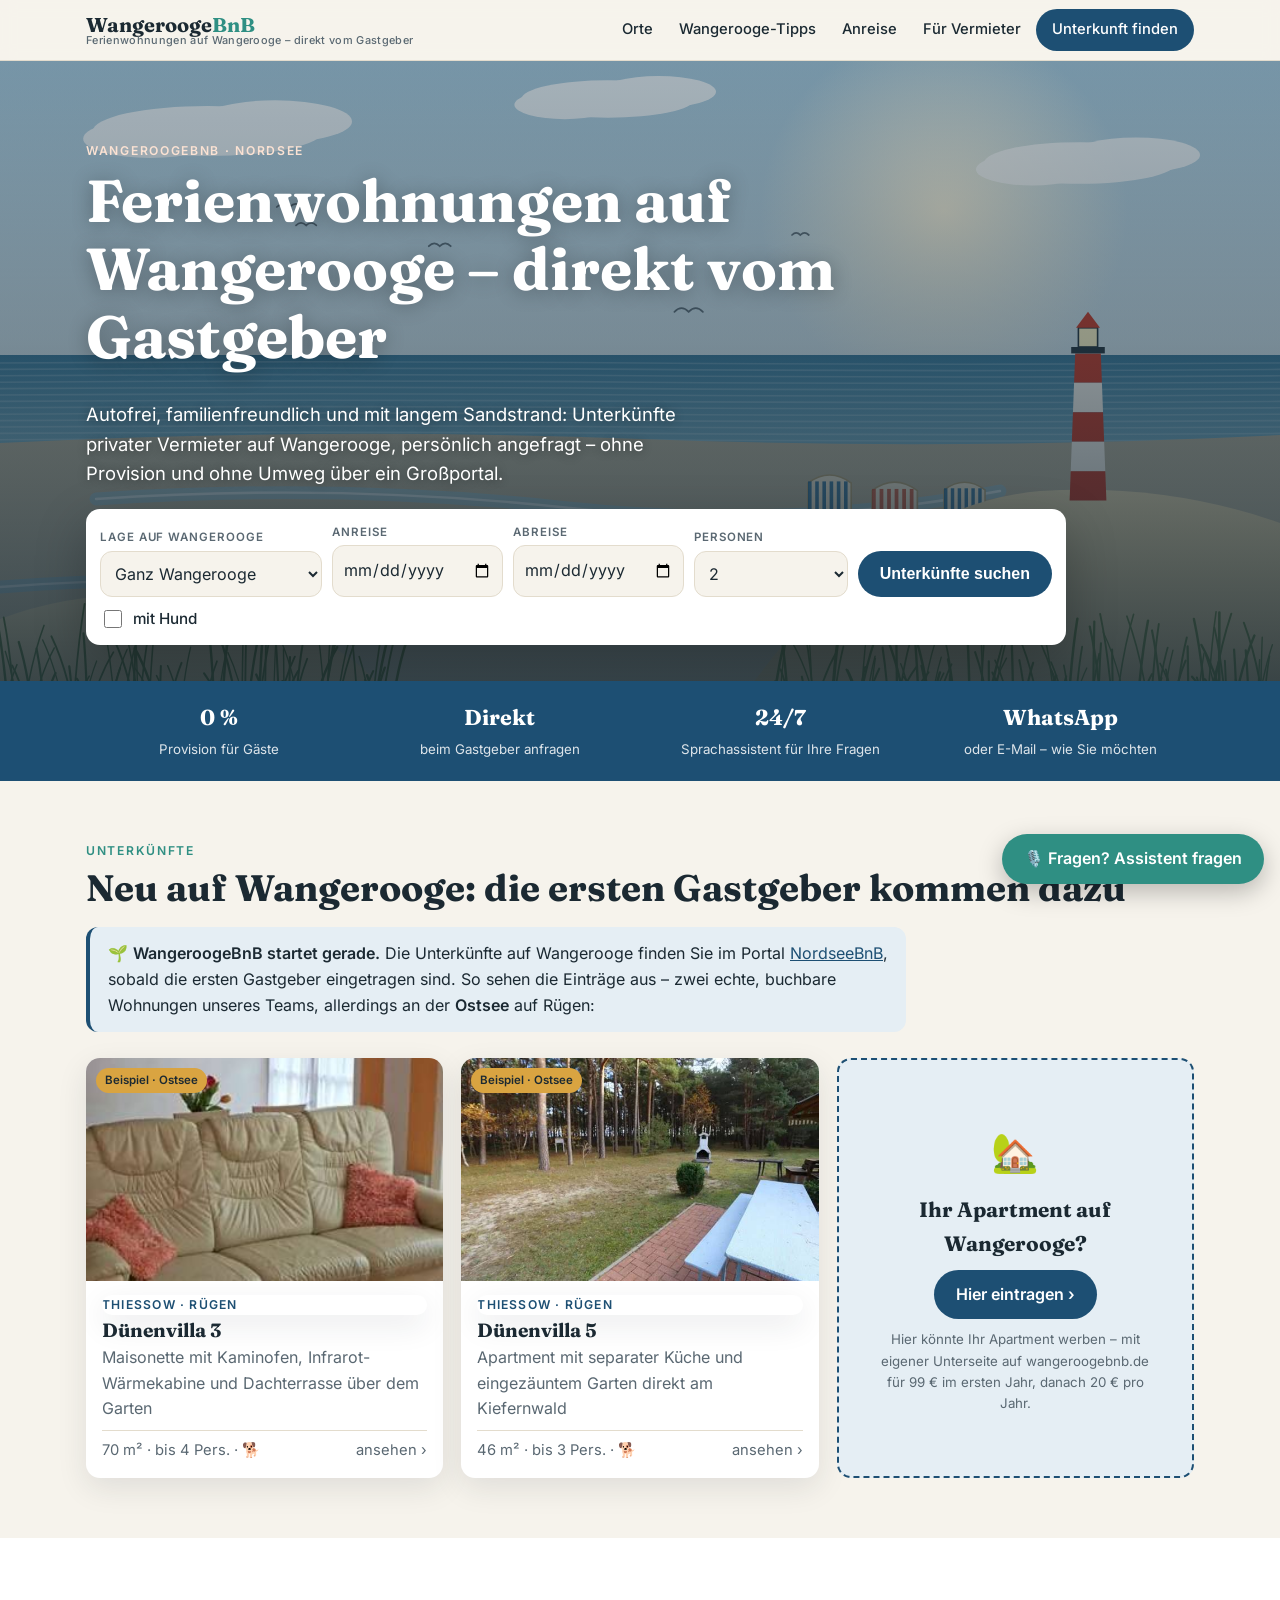
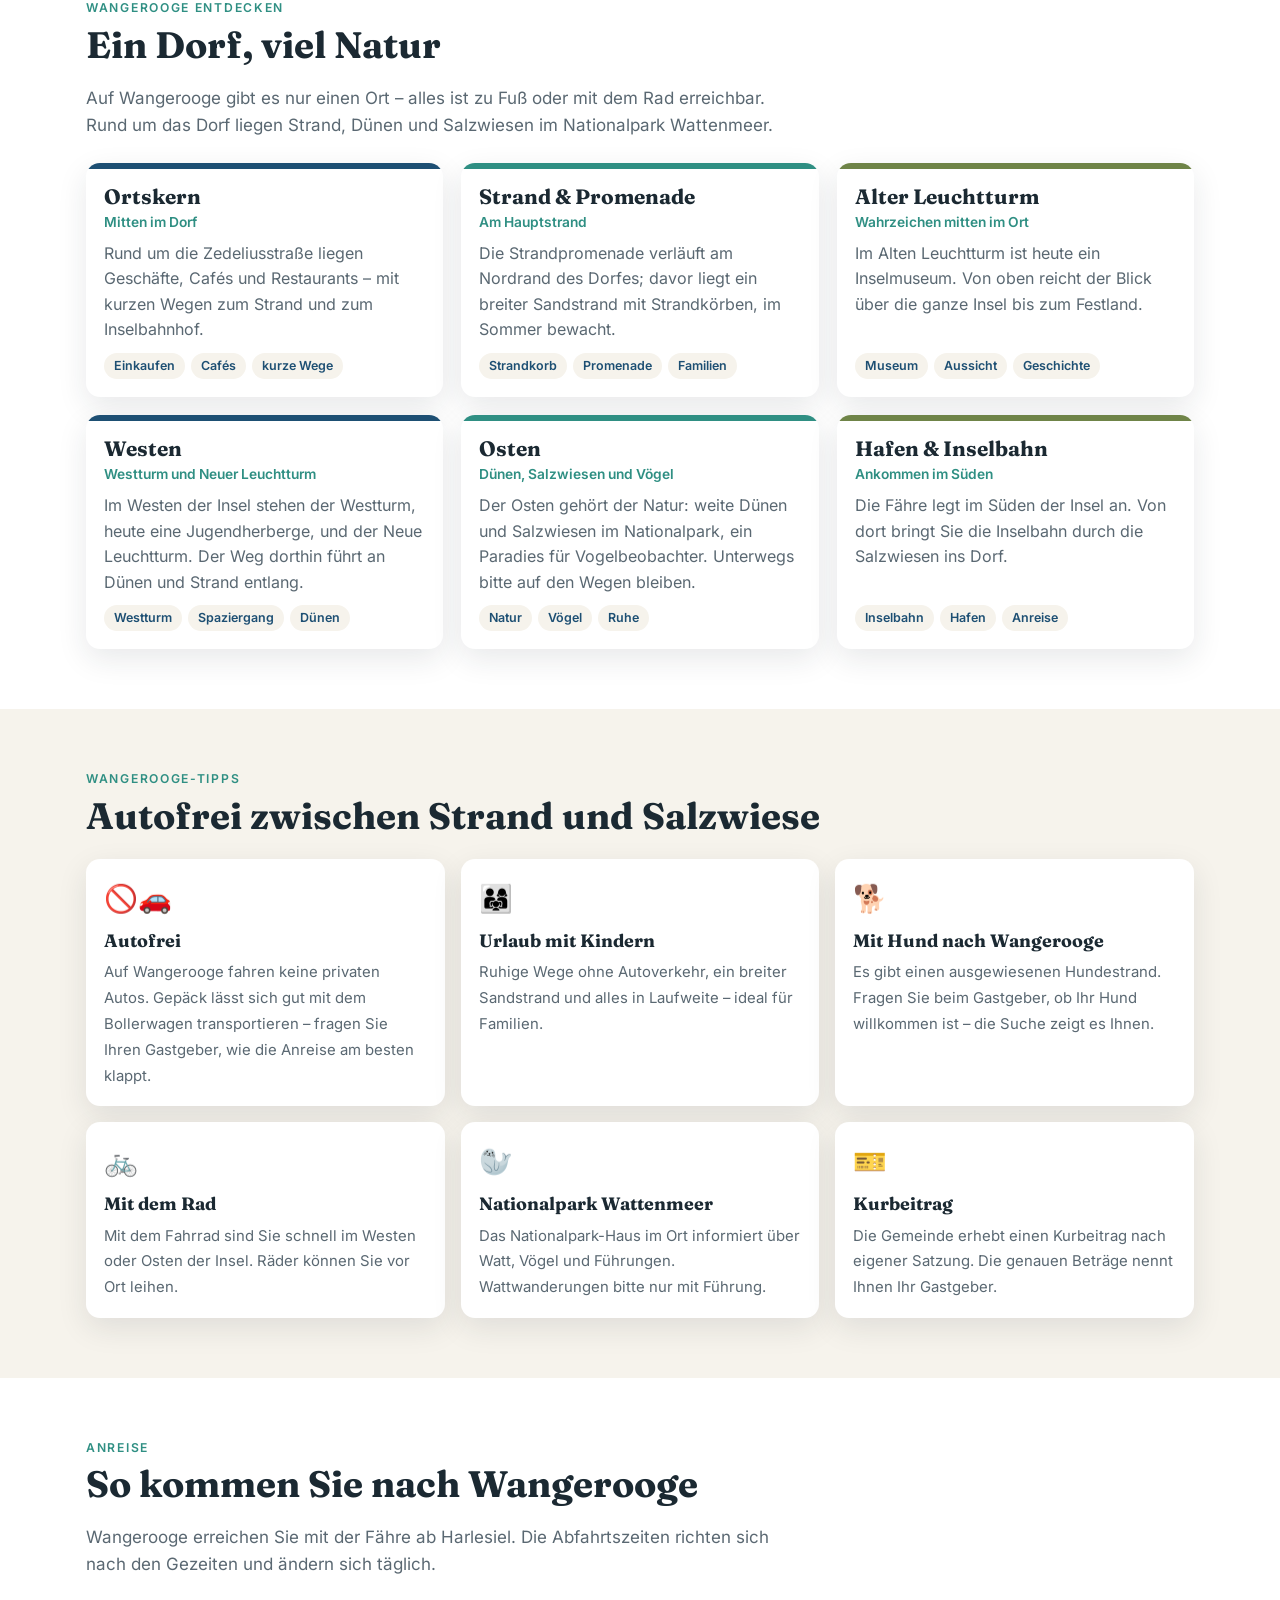
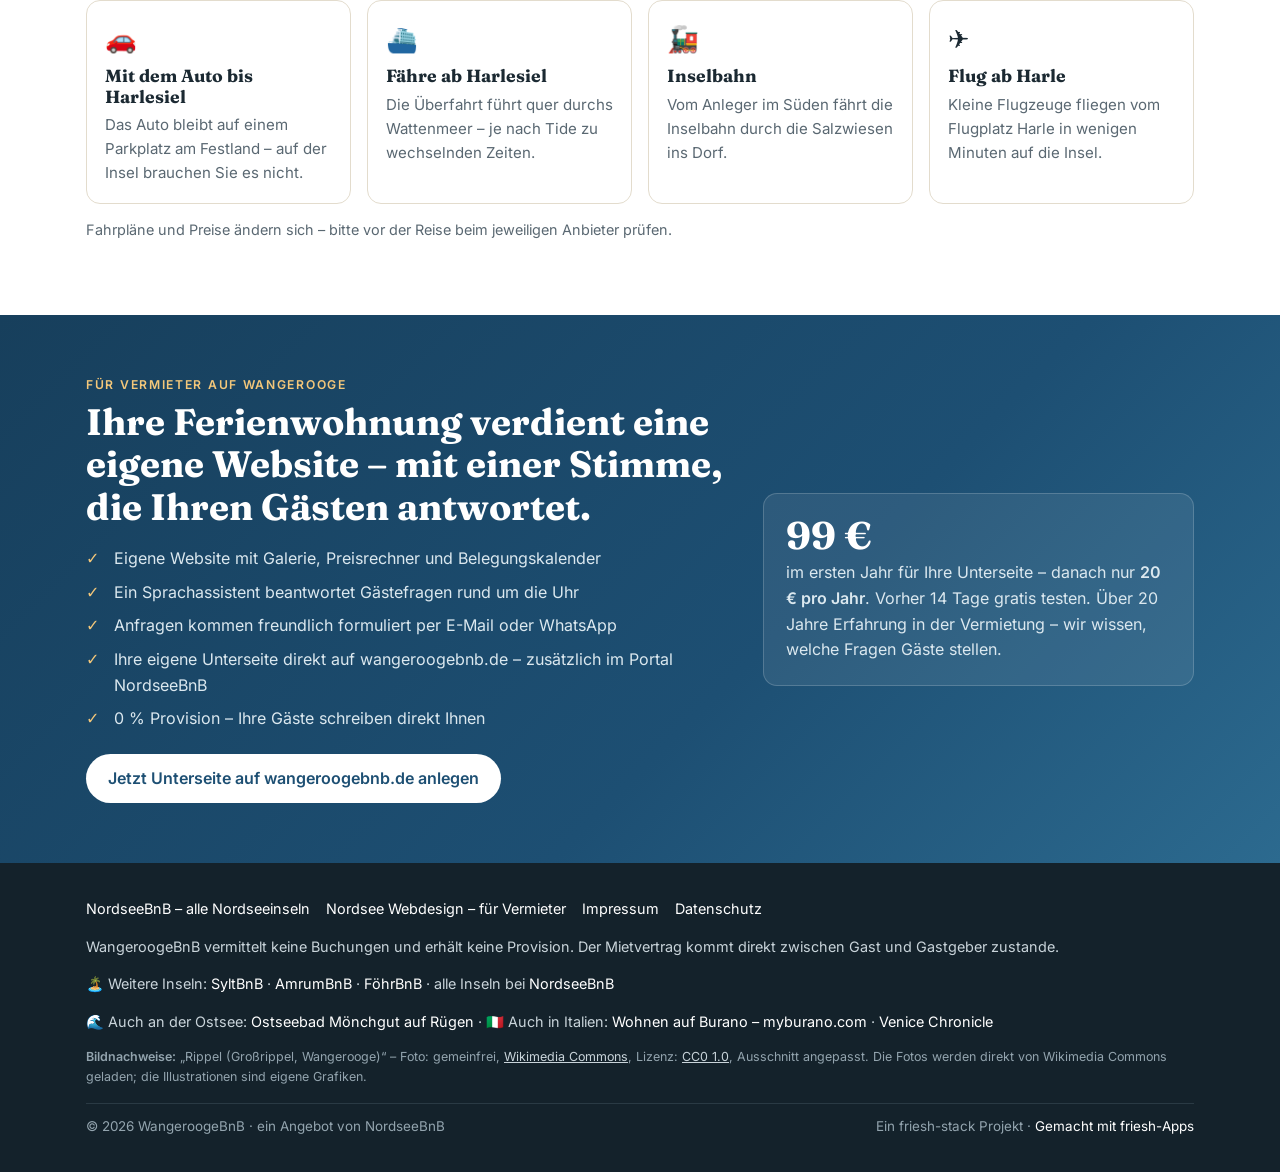
==== commit af75e72c: "Add files via upload" ====
--- a/index.html
+++ b/index.html
@@ -76,7 +76,10 @@
 
 /* Neu-Hinweis + Beispiele */
 .note{background:var(--foam);border-left:4px solid var(--brand);border-radius:12px;padding:14px 18px;max-width:820px;margin:18px 0 26px}
-.examples{display:grid;grid-template-columns:1fr 1fr;gap:18px}
+.examples{display:grid;grid-template-columns:repeat(3,1fr);gap:18px}
+@media(max-width:900px){.examples{grid-template-columns:1fr 1fr}}
+.ad{border:2px dashed var(--brand);background:var(--foam);border-radius:var(--radius);display:flex;flex-direction:column;align-items:center;justify-content:center;text-align:center;padding:24px 20px;gap:10px;text-decoration:none;color:var(--ink);min-height:300px}
+.ad .ic{font-size:2.4rem}.ad b{font-family:Fraunces,Georgia,serif;font-size:1.3rem}.ad .btn{pointer-events:none}.ad small{color:var(--muted);max-width:280px}
 .ex{background:var(--white);border-radius:var(--radius);box-shadow:var(--shadow);overflow:hidden;text-decoration:none;color:var(--ink);display:block}
 .ex .ph{position:relative;aspect-ratio:16/10;background:var(--brand-2)}
 .ex .ph img{width:100%;height:100%;object-fit:cover}
@@ -143,6 +146,18 @@
 .modal .sheet{background:var(--white);color:var(--ink);border-radius:var(--radius);max-width:600px;width:100%;padding:24px;position:relative;max-height:85vh;overflow:auto}
 .modal .x{position:absolute;right:12px;top:8px;background:none;border:0;font-size:1.6rem;cursor:pointer;color:var(--ink)}
 .fab{position:fixed;right:16px;bottom:16px;z-index:60;box-shadow:0 8px 24px rgba(0,0,0,.25)}
+.hero .bg img.photo{position:absolute;inset:0;width:100%;height:100%;object-fit:cover;animation:kb 30s ease-in-out infinite alternate}
+.hero .credit{position:absolute;right:10px;top:8px;z-index:2;font-size:.68rem;color:rgba(255,255,255,.8);text-decoration:none;text-shadow:0 1px 4px rgba(0,0,0,.6)}
+.gal{display:grid;grid-template-columns:repeat(3,1fr);gap:14px;margin-top:22px}
+.gal figure{margin:0;background:var(--white);border-radius:var(--radius);overflow:hidden;box-shadow:var(--shadow)}
+.gal img{width:100%;aspect-ratio:4/3;object-fit:cover;display:block;background:var(--brand-2)}
+.gal figcaption{padding:10px 12px;font-size:.88rem}
+.gal figcaption small{display:block;color:var(--muted);font-size:.74rem;margin-top:2px}
+.gal figcaption small a{color:inherit}
+@media(max-width:820px){.gal{grid-template-columns:1fr 1fr}}
+@media(max-width:520px){.gal{grid-template-columns:1fr}}
+.credits{font-size:.78rem;color:#93a4ae;margin:14px 0 0}
+.credits a{color:#c9d4da;text-decoration:underline}
 </style>
 </head>
 <body>
@@ -185,6 +200,7 @@
     <div class="examples">
       <a class="ex" href="https://nordseebnb.de/#unterkuenfte"><div class="ph"><img src="[data-uri]" alt="Wohnraum der Dünenvilla 3" loading="lazy"><span class="tag">Beispiel · Ostsee</span></div><div class="in"><div class="ort">Thiessow · Rügen</div><h3>Dünenvilla 3</h3><div style="color:var(--muted)">Maisonette mit Kaminofen, Infrarot-Wärmekabine und Dachterrasse über dem Garten</div><div class="meta"><span>70 m² · bis 4 Pers. · 🐕</span><span>ansehen ›</span></div></div></a>
       <a class="ex" href="https://nordseebnb.de/#unterkuenfte"><div class="ph"><img src="[data-uri]" alt="Garten der Dünenvilla 5" loading="lazy"><span class="tag">Beispiel · Ostsee</span></div><div class="in"><div class="ort">Thiessow · Rügen</div><h3>Dünenvilla 5</h3><div style="color:var(--muted)">Apartment mit separater Küche und eingezäuntem Garten direkt am Kiefernwald</div><div class="meta"><span>46 m² · bis 3 Pers. · 🐕</span><span>ansehen ›</span></div></div></a>
+      <a class="ad" href="https://nordsee-webdesign.de/#inselseite"><div class="ic">🏡</div><b>Ihr Apartment auf Wangerooge?</b><span class="btn">Hier eintragen ›</span><small>Hier könnte Ihr Apartment werben – mit eigener Unterseite auf wangeroogebnb.de für 99 € im ersten Jahr, danach 20 € pro Jahr.</small></a>
     </div>
   </div>
 </section>
@@ -195,6 +211,14 @@
     <h2>Ein Dorf, viel Natur</h2>
     <p class="lead">Auf Wangerooge gibt es nur einen Ort – alles ist zu Fuß oder mit dem Rad erreichbar. Rund um das Dorf liegen Strand, Dünen und Salzwiesen im Nationalpark Wattenmeer.</p>
     <div class="orte" id="orteGrid"></div>
+  </div>
+</section>
+
+<section id="eindruecke" style="background:var(--white)">
+  <div class="wrap">
+    <div class="eyebrow">Eindrücke</div>
+    <h2>So schön ist Wangerooge</h2>
+    <div class="gal"><figure><img src="https://commons.wikimedia.org/wiki/Special:FilePath/Rippel_%28Gro%C3%9Frippel%2C_Wangerooge%29.jpg?width=800" alt="Sandrippel an der Südseite von Wangerooge" loading="lazy" referrerpolicy="no-referrer" onerror="var g=this.closest('.gal');this.closest('figure').remove();if(g&&!g.children.length)g.closest('section').remove()"><figcaption>Sandrippel an der Südseite von Wangerooge<small>Foto: gemeinfrei · <a href="https://creativecommons.org/publicdomain/zero/1.0/deed.de" target="_blank" rel="noopener license">CC0 1.0</a></small></figcaption></figure></div>
   </div>
 </section>
 
@@ -237,14 +261,14 @@
         <li>Eigene Website mit Galerie, Preisrechner und Belegungskalender</li>
         <li>Ein Sprachassistent beantwortet Gästefragen rund um die Uhr</li>
         <li>Anfragen kommen freundlich formuliert per E-Mail oder WhatsApp</li>
-        <li>Mit eigener Website 0 % Provision – Ihre Gäste schreiben direkt Ihnen</li>
-        <li>Ihr Eintrag erscheint bei NordseeBnB – Wangerooge-Gäste von WangeroogeBnB landen direkt dort</li>
+        <li>Ihre eigene Unterseite direkt auf wangeroogebnb.de – zusätzlich im Portal NordseeBnB</li>
+        <li>0 % Provision – Ihre Gäste schreiben direkt Ihnen</li>
       </ul>
-      <a class="btn light" href="https://nordsee-webdesign.de/">Mehr erfahren & kostenlosen Entwurf erstellen</a>
+      <a class="btn light" href="https://nordsee-webdesign.de/#inselseite">Jetzt Unterseite auf wangeroogebnb.de anlegen</a>
     </div>
     <div class="box">
-      <b>14 Tage</b>
-      <p style="margin:6px 0 0;color:#dbe8ef">Website und Portal-Eintrag gratis testen. Über 20 Jahre Erfahrung in der Vermietung – wir wissen, welche Fragen Gäste stellen.</p>
+      <b>99 €</b>
+      <p style="margin:6px 0 0;color:#dbe8ef">im ersten Jahr für Ihre Unterseite – danach nur <b style="display:inline;font-size:1rem;font-family:Inter">20 € pro Jahr</b>. Vorher 14 Tage gratis testen. Über 20 Jahre Erfahrung in der Vermietung – wir wissen, welche Fragen Gäste stellen.</p>
     </div>
   </div>
 </section>
@@ -260,6 +284,7 @@
     <p>WangeroogeBnB vermittelt keine Buchungen und erhält keine Provision. Der Mietvertrag kommt direkt zwischen Gast und Gastgeber zustande.</p>
     <p>🏝️ Weitere Inseln: <a href="https://syltbnb.de/">SyltBnB</a> · <a href="https://amrumbnb.de/">AmrumBnB</a> · <a href="https://foehrbnb.de/">FöhrBnB</a> · alle Inseln bei <a href="https://nordseebnb.de/">NordseeBnB</a></p>
     <p>🌊 Auch an der Ostsee: <a href="https://xn--ostseebad-mnchgut-9zb.de/">Ostseebad Mönchgut auf Rügen</a> · 🇮🇹 Auch in Italien: <a href="https://myburano.com">Wohnen auf Burano – myburano.com</a> · <a href="https://friesh-stack.github.io/venezia/">Venice Chronicle</a></p>
+    <p class="credits"><b>Bildnachweise:</b> „Rippel (Großrippel, Wangerooge)“ – Foto: gemeinfrei, <a href="https://commons.wikimedia.org/wiki/File:Rippel_%28Gro%C3%9Frippel%2C_Wangerooge%29.jpg" target="_blank" rel="noopener">Wikimedia Commons</a>, Lizenz: <a href="https://creativecommons.org/publicdomain/zero/1.0/deed.de" target="_blank" rel="noopener license">CC0 1.0</a>, Ausschnitt angepasst. Die Fotos werden direkt von Wikimedia Commons geladen; die Illustrationen sind eigene Grafiken.</p>
     <div class="sig"><span>© <span id="yr"></span> WangeroogeBnB · ein Angebot von NordseeBnB</span><span>Ein friesh-stack Projekt · <a href="https://friesh-stack.github.io/">Gemacht mit friesh-Apps</a></span></div>
   </div>
 </footer>
@@ -279,7 +304,7 @@
  {"n": "Hafen & Inselbahn", "km": "Ankommen im Süden", "t": "Die Fähre legt im Süden der Insel an. Von dort bringt Sie die Inselbahn durch die Salzwiesen ins Dorf.", "tags": ["Inselbahn", "Hafen", "Anreise"]}
 ];
 var INFO={impressum:"<h2>Impressum</h2><p>Angaben gemäß § 5 DDG</p><p><b>Hans Fries</b><br>Im Dünenwald 4a<br>18586 Ostseebad Mönchgut<br>Deutschland</p><p><b>Kontakt</b><br>E-Mail: <a href=\"mailto:friesh@gmx.de\">friesh@gmx.de</a></p><p>NordseeBnB (nordseebnb.de), Nordsee Webdesign (nordsee-webdesign.de) sowie SyltBnB, AmrumBnB, FöhrBnB und WangeroogeBnB sind Angebote von Hans Fries.</p><p><b>Verantwortlich für den Inhalt nach § 18 Abs. 2 MStV</b><br>Hans Fries, Anschrift wie oben</p><p><b>Verbraucherstreitbeilegung</b><br>Wir sind nicht bereit und nicht verpflichtet, an Streitbeilegungsverfahren vor einer Verbraucherschlichtungsstelle teilzunehmen.</p><p><b>Inserate</b><br>Für die Inhalte der einzelnen Inserate sind die jeweiligen Vermieterinnen und Vermieter verantwortlich. Mietverträge kommen ausschließlich zwischen Gast und Vermieter zustande.</p>",
- datenschutz:"<h2>Datenschutzerklärung</h2><p>Stand: November 2026</p><h3>1. Verantwortlicher</h3><p><b>Hans Fries</b><br>Im Dünenwald 4a<br>18586 Ostseebad Mönchgut<br>Deutschland<br>E-Mail: <a href=\"mailto:friesh@gmx.de\">friesh@gmx.de</a></p><h3>2. Das Wichtigste in Kürze</h3><p>Wir setzen keine Cookies zu Werbe- oder Analysezwecken ein und nutzen kein Tracking. Schriften und Programmbibliotheken sind direkt in die Seite eingebunden; es besteht keine Verbindung zu Google Fonts.</p><h3>3. Hosting und Server-Logfiles</h3><p>Diese Website wird über GitHub Pages bereitgestellt (GitHub Inc., 88 Colin P. Kelly Jr. Street, San Francisco, CA 94107, USA). Beim Aufruf verarbeitet GitHub technisch notwendige Daten: IP-Adresse, Datum und Uhrzeit, aufgerufene Seite, übertragene Datenmenge, Browser und Betriebssystem. Das dient der sicheren und stabilen Auslieferung der Seite (Art. 6 Abs. 1 lit. f DSGVO). Die Übermittlung in die USA erfolgt auf Grundlage des Angemessenheitsbeschlusses der EU-Kommission (EU-US Data Privacy Framework). Weitere Informationen: <a href=\"https://docs.github.com/de/site-policy/privacy-policies/github-general-privacy-statement\" target=\"_blank\" rel=\"noopener\">Datenschutzerklärung von GitHub</a>.</p><h3>4. Suche und Links</h3><p>Diese Seite speichert keine Eingaben. Wenn Sie auf „Unterkünfte suchen“ tippen, werden Ihre Suchangaben (Insel bzw. Ort, Reisedaten, Personen, Hund) als Teil der Adresse an unser Portal NordseeBnB (nordseebnb.de) übergeben; dort gilt die Datenschutzerklärung von NordseeBnB. Auch der Sprachassistent ist erst auf nordseebnb.de verfügbar.</p><h3>5. Übermittlung in Drittländer</h3><p>GitHub sitzt in den USA. Die Übermittlung erfolgt auf Grundlage des Angemessenheitsbeschlusses der EU-Kommission (EU-US Data Privacy Framework).</p><h3>6. Ihre Rechte</h3><p>Sie haben das Recht auf Auskunft (Art. 15 DSGVO), Berichtigung (Art. 16), Löschung (Art. 17), Einschränkung der Verarbeitung (Art. 18), Datenübertragbarkeit (Art. 20) und Widerspruch gegen Verarbeitungen auf Grundlage berechtigter Interessen (Art. 21). Eine erteilte Einwilligung können Sie jederzeit mit Wirkung für die Zukunft widerrufen (Art. 7 Abs. 3). Eine formlose E-Mail an <a href=\"mailto:friesh@gmx.de\">friesh@gmx.de</a> genügt.</p><p>Sie können sich außerdem bei einer Datenschutz-Aufsichtsbehörde beschweren, etwa beim Landesbeauftragten für Datenschutz und Informationsfreiheit Mecklenburg-Vorpommern, Werderstraße 74a, 19055 Schwerin.</p>"};
+ datenschutz:"<h2>Datenschutzerklärung</h2><p>Stand: November 2026</p><h3>1. Verantwortlicher</h3><p><b>Hans Fries</b><br>Im Dünenwald 4a<br>18586 Ostseebad Mönchgut<br>Deutschland<br>E-Mail: <a href=\"mailto:friesh@gmx.de\">friesh@gmx.de</a></p><h3>2. Das Wichtigste in Kürze</h3><p>Wir setzen keine Cookies zu Werbe- oder Analysezwecken ein und nutzen kein Tracking. Schriften und Programmbibliotheken sind direkt in die Seite eingebunden; es besteht keine Verbindung zu Google Fonts.</p><h3>3. Hosting und Server-Logfiles</h3><p>Diese Website wird über GitHub Pages bereitgestellt (GitHub Inc., 88 Colin P. Kelly Jr. Street, San Francisco, CA 94107, USA). Beim Aufruf verarbeitet GitHub technisch notwendige Daten: IP-Adresse, Datum und Uhrzeit, aufgerufene Seite, übertragene Datenmenge, Browser und Betriebssystem. Das dient der sicheren und stabilen Auslieferung der Seite (Art. 6 Abs. 1 lit. f DSGVO). Die Übermittlung in die USA erfolgt auf Grundlage des Angemessenheitsbeschlusses der EU-Kommission (EU-US Data Privacy Framework). Weitere Informationen: <a href=\"https://docs.github.com/de/site-policy/privacy-policies/github-general-privacy-statement\" target=\"_blank\" rel=\"noopener\">Datenschutzerklärung von GitHub</a>.</p><h3>4. Suche und Links</h3><p>Diese Seite speichert keine Eingaben. Wenn Sie auf „Unterkünfte suchen“ tippen, werden Ihre Suchangaben (Insel bzw. Ort, Reisedaten, Personen, Hund) als Teil der Adresse an unser Portal NordseeBnB (nordseebnb.de) übergeben; dort gilt die Datenschutzerklärung von NordseeBnB. Auch der Sprachassistent ist erst auf nordseebnb.de verfügbar.</p><h3>5. Fotos von Wikimedia Commons</h3><p>Einige Fotos auf dieser Seite stammen von Wikimedia Commons und werden beim Aufruf direkt von den Servern der Wikimedia Foundation, Inc. (1 Montgomery Street, Suite 1600, San Francisco, CA 94104, USA) geladen. Dabei wird Ihre IP-Adresse an die Wikimedia Foundation übermittelt; einen Referrer senden wir nicht mit. Wir nutzen diese frei lizenzierten Fotos, um Ihnen die Insel zu zeigen (Art. 6 Abs. 1 lit. f DSGVO). Weitere Informationen: <a href=\"https://foundation.wikimedia.org/wiki/Policy:Privacy_policy/de\" target=\"_blank\" rel=\"noopener\">Datenschutzrichtlinie der Wikimedia Foundation</a>.</p><h3>6. Übermittlung in Drittländer</h3><p>GitHub und die Wikimedia Foundation sitzen in den USA. Für GitHub erfolgt die Übermittlung auf Grundlage des Angemessenheitsbeschlusses der EU-Kommission (EU-US Data Privacy Framework).</p><h3>7. Ihre Rechte</h3><p>Sie haben das Recht auf Auskunft (Art. 15 DSGVO), Berichtigung (Art. 16), Löschung (Art. 17), Einschränkung der Verarbeitung (Art. 18), Datenübertragbarkeit (Art. 20) und Widerspruch gegen Verarbeitungen auf Grundlage berechtigter Interessen (Art. 21). Eine erteilte Einwilligung können Sie jederzeit mit Wirkung für die Zukunft widerrufen (Art. 7 Abs. 3). Eine formlose E-Mail an <a href=\"mailto:friesh@gmx.de\">friesh@gmx.de</a> genügt.</p><p>Sie können sich außerdem bei einer Datenschutz-Aufsichtsbehörde beschweren, etwa beim Landesbeauftragten für Datenschutz und Informationsfreiheit Mecklenburg-Vorpommern, Werderstraße 74a, 19055 Schwerin.</p>"};
 function $(i){return document.getElementById(i)}
 function esc(s){return String(s).replace(/[&<>"]/g,function(c){return{"&":"&amp;","<":"&lt;",">":"&gt;",'"':"&quot;"}[c]})}
 var _lh0=location.hash;function _legalHash(h){h=typeof h==="string"?h:location.hash;if(h==="#impressum"||h==="#datenschutz")info(h.slice(1))}window.addEventListener("hashchange",function(){_legalHash()});setTimeout(function(){_legalHash(_lh0)},700);
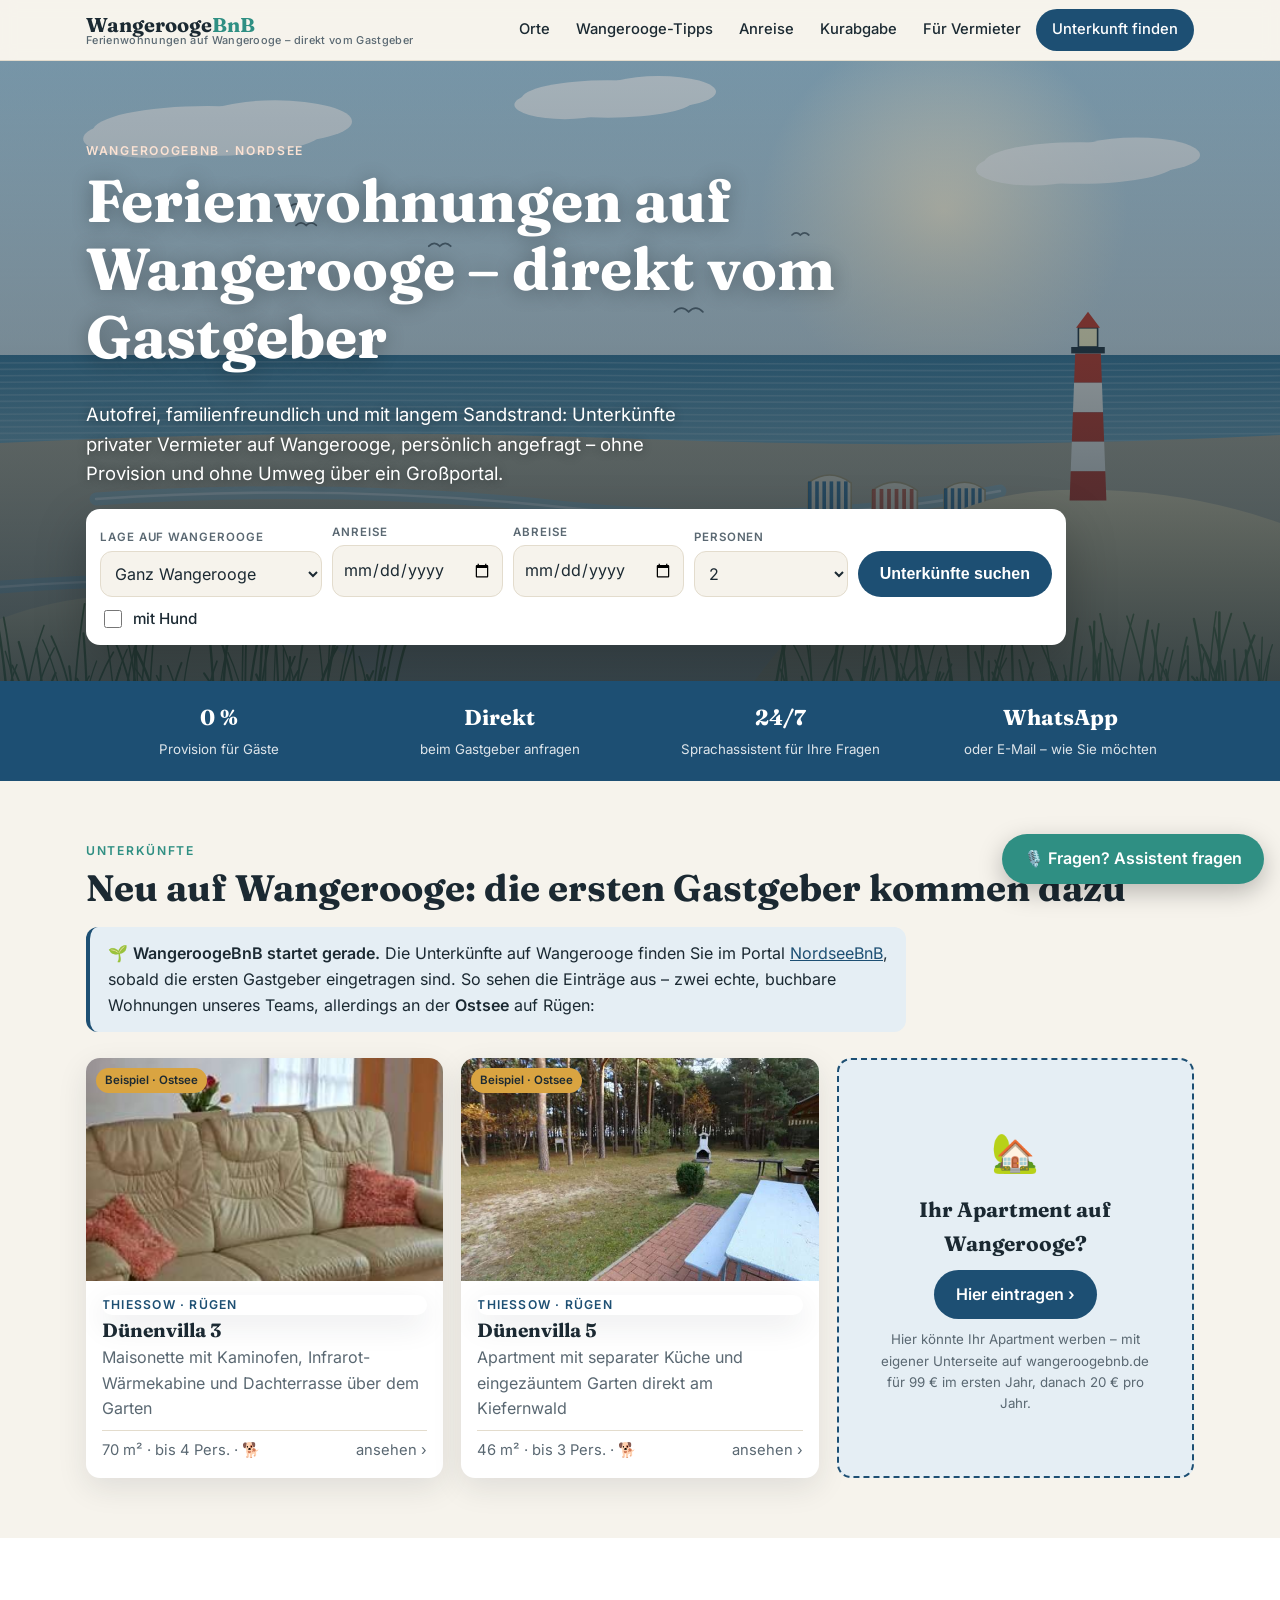
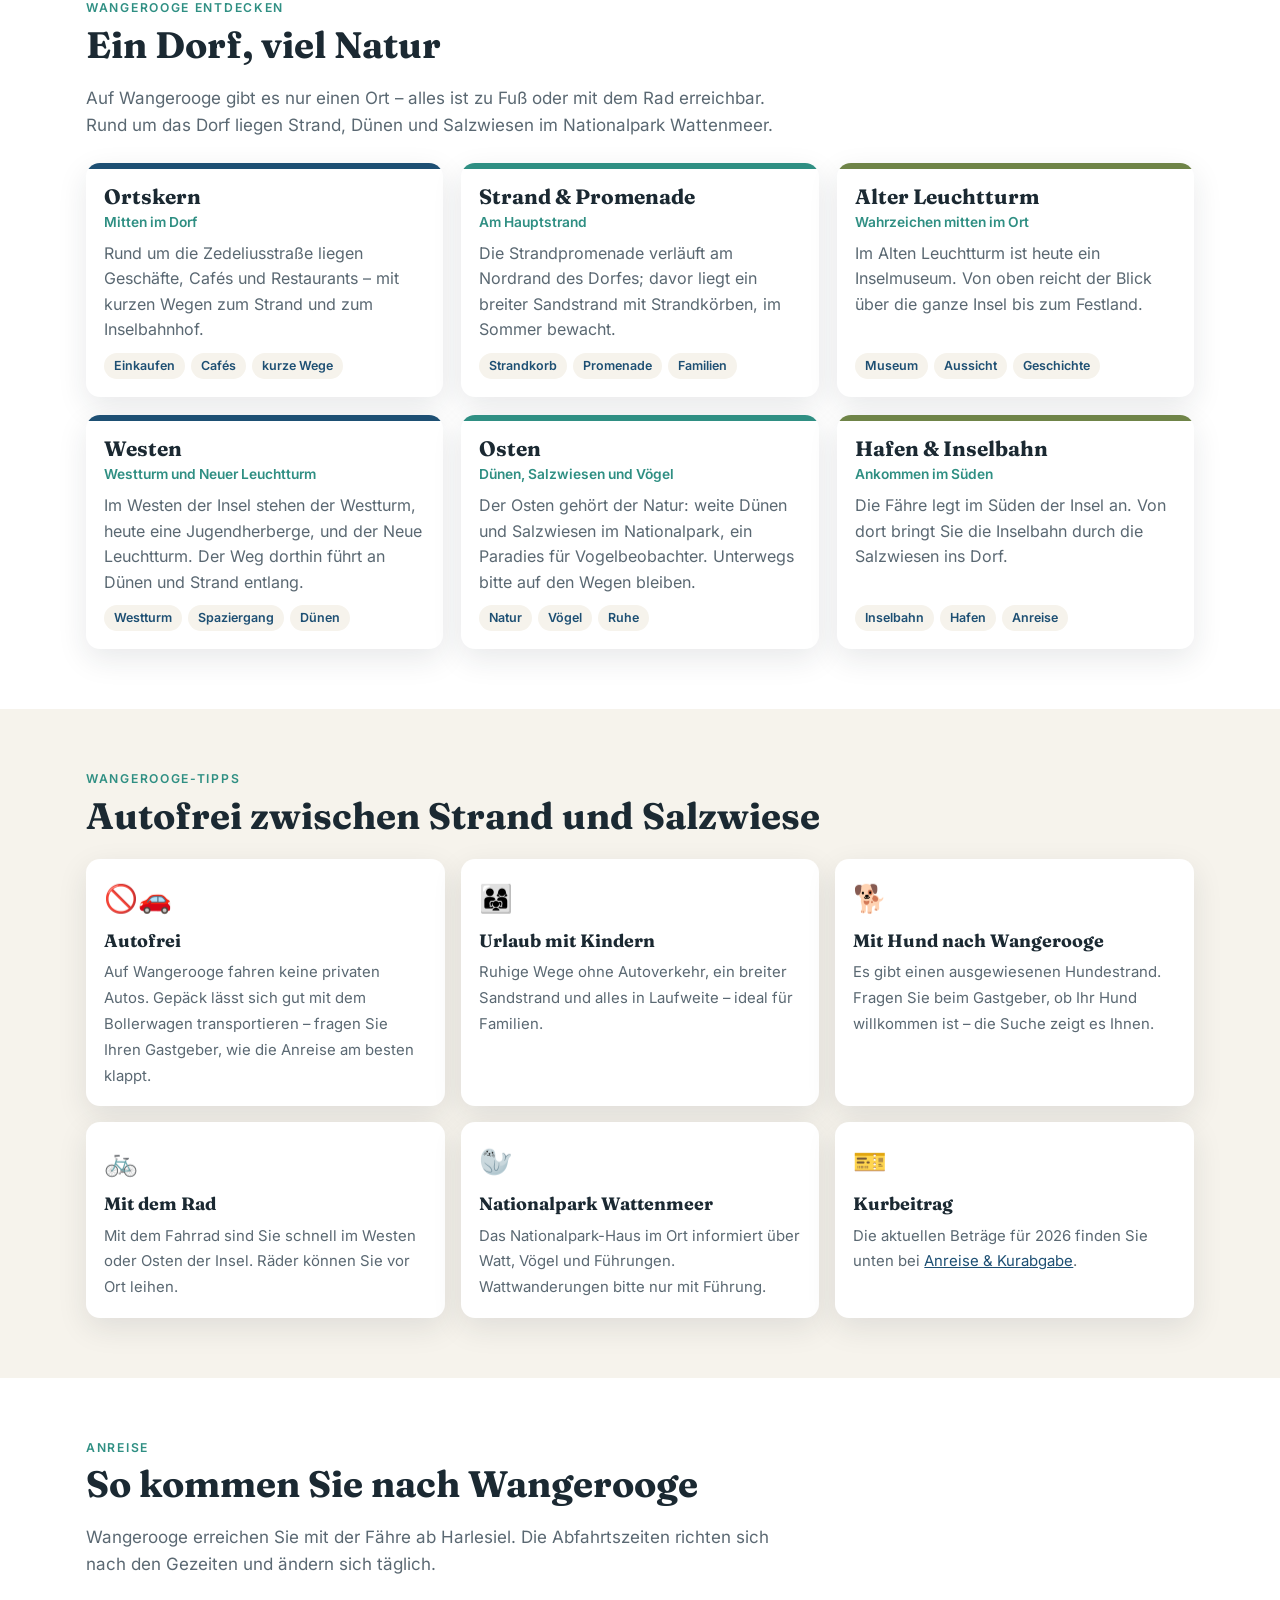
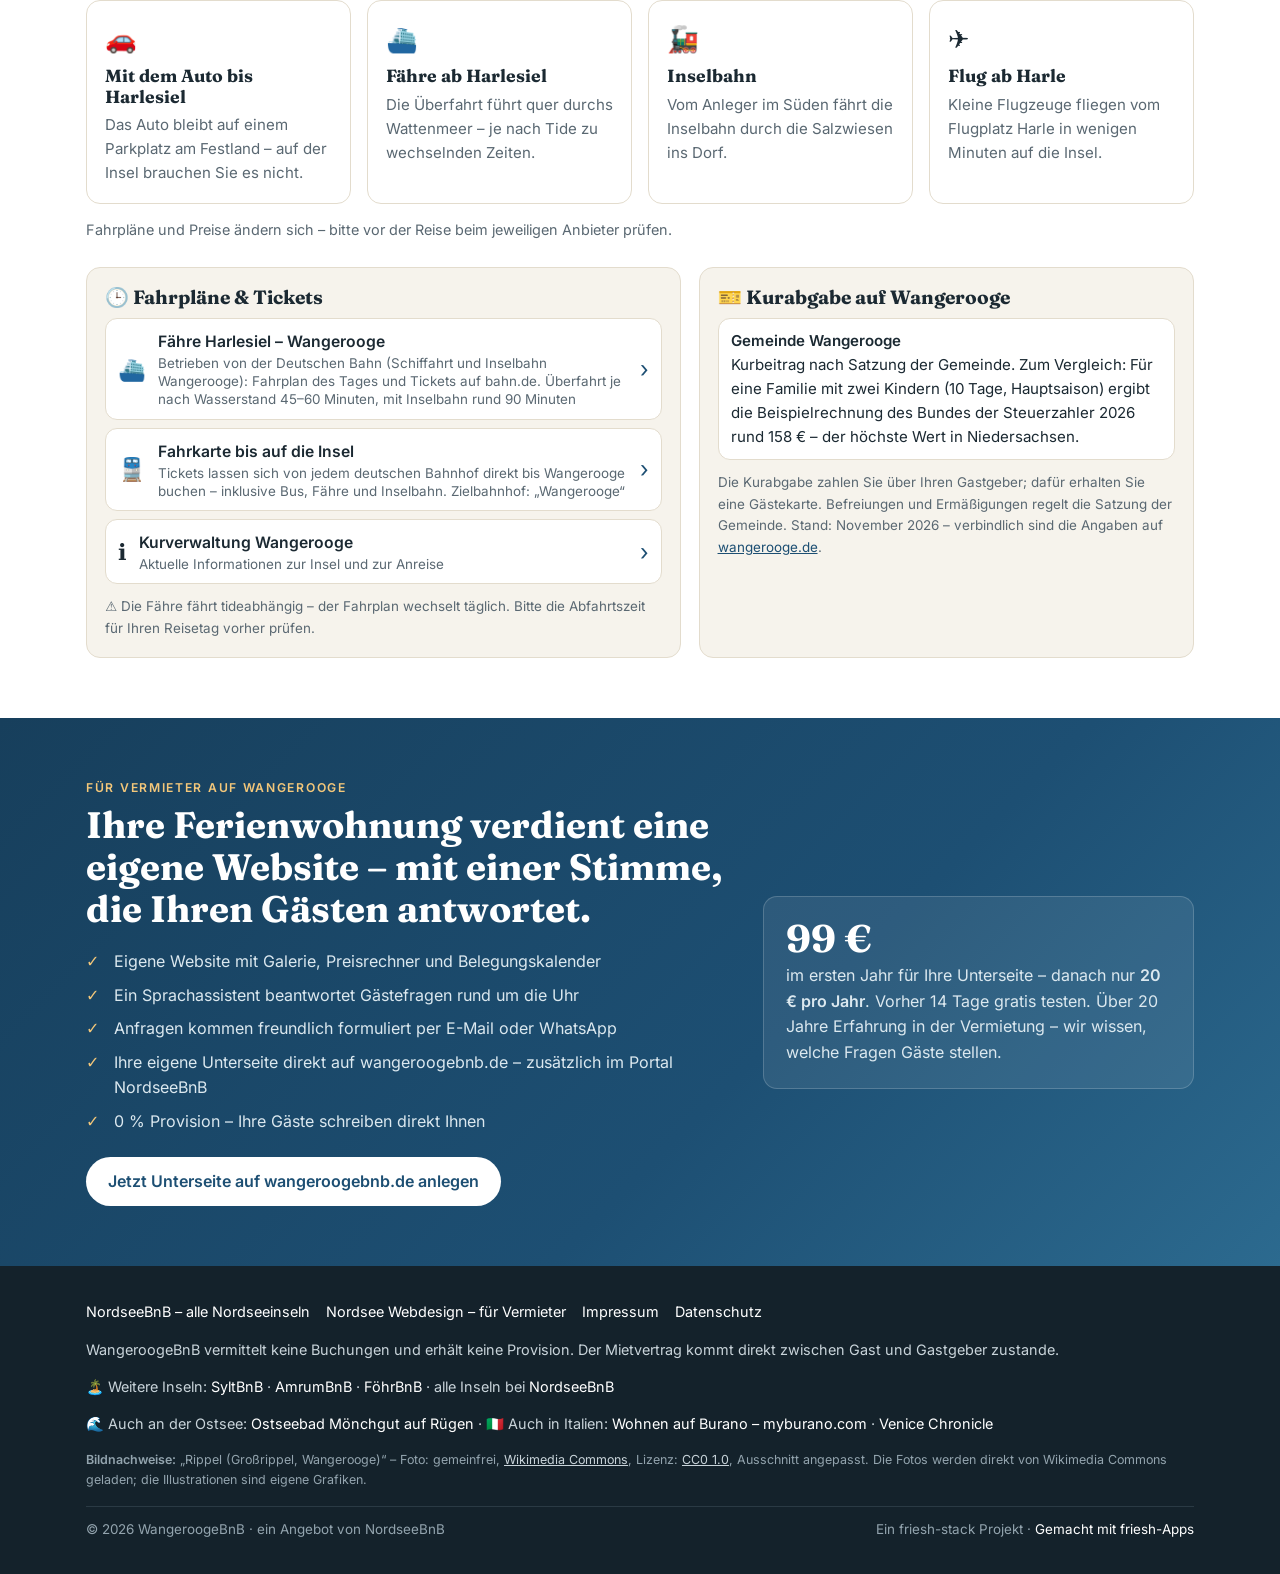
==== commit a501805d: "Add files via upload" ====
--- a/index.html
+++ b/index.html
@@ -158,13 +158,25 @@
 @media(max-width:520px){.gal{grid-template-columns:1fr}}
 .credits{font-size:.78rem;color:#93a4ae;margin:14px 0 0}
 .credits a{color:#c9d4da;text-decoration:underline}
+.infos{display:grid;grid-template-columns:1.2fr 1fr;gap:18px;margin-top:26px}
+.infobox{background:var(--bg);border:1px solid var(--line);border-radius:var(--radius);padding:18px}
+.infobox h3{font-size:1.2rem;margin:0 0 10px}
+.fls{display:flex;flex-direction:column;gap:8px}
+.fl{display:flex;align-items:center;gap:12px;background:var(--white);border:1px solid var(--line);border-radius:12px;padding:10px 12px;text-decoration:none;color:var(--ink)}
+.fl:hover{border-color:var(--brand)}
+.fl .fi{font-size:1.4rem}.fl b{display:block;font-size:.98rem}.fl small{display:block;color:var(--muted);font-size:.84rem;line-height:1.35}
+.fl .go{margin-left:auto;font-size:1.4rem;color:var(--brand)}
+.kur{list-style:none;padding:0;margin:0;display:flex;flex-direction:column;gap:10px}
+.kur li{background:var(--white);border-radius:12px;padding:10px 12px;border:1px solid var(--line);font-size:.94rem}
+.ihint{font-size:.84rem;color:var(--muted);margin:12px 0 0}
+@media(max-width:820px){.infos{grid-template-columns:1fr}}
 </style>
 </head>
 <body>
 
 <nav><div class="wrap">
   <a class="brand" href="#top">Wangerooge<span>BnB</span><small>Ferienwohnungen auf Wangerooge – direkt vom Gastgeber</small></a>
-  <div class="nl"><a href="#orte">Orte</a><a href="#tipps">Wangerooge-Tipps</a><a href="#anreise">Anreise</a><a href="#vermieter">Für Vermieter</a><a class="btn" href="https://nordseebnb.de/?ort=Wangerooge">Unterkunft finden</a></div>
+  <div class="nl"><a href="#orte">Orte</a><a href="#tipps">Wangerooge-Tipps</a><a href="#anreise">Anreise</a><a href="#kurabgabe">Kurabgabe</a><a href="#vermieter">Für Vermieter</a><a class="btn" href="https://nordseebnb.de/?ort=Wangerooge">Unterkunft finden</a></div>
 </div></nav>
 
 <header class="hero" id="top">
@@ -232,7 +244,7 @@
       <div class="tip"><span>🐕</span><b>Mit Hund nach Wangerooge</b><small>Es gibt einen ausgewiesenen Hundestrand. Fragen Sie beim Gastgeber, ob Ihr Hund willkommen ist – die Suche zeigt es Ihnen.</small></div>
       <div class="tip"><span>🚲</span><b>Mit dem Rad</b><small>Mit dem Fahrrad sind Sie schnell im Westen oder Osten der Insel. Räder können Sie vor Ort leihen.</small></div>
       <div class="tip"><span>🦭</span><b>Nationalpark Wattenmeer</b><small>Das Nationalpark-Haus im Ort informiert über Watt, Vögel und Führungen. Wattwanderungen bitte nur mit Führung.</small></div>
-      <div class="tip"><span>🎫</span><b>Kurbeitrag</b><small>Die Gemeinde erhebt einen Kurbeitrag nach eigener Satzung. Die genauen Beträge nennt Ihnen Ihr Gastgeber.</small></div>
+      <div class="tip"><span>🎫</span><b>Kurbeitrag</b><small>Die aktuellen Beträge für 2026 finden Sie unten bei <a href="#kurabgabe">Anreise &amp; Kurabgabe</a>.</small></div>
     </div>
   </div>
 </section>
@@ -249,6 +261,20 @@
       <div class="an"><span style="font-size:1.6rem">✈️</span><h3>Flug ab Harle</h3><p>Kleine Flugzeuge fliegen vom Flugplatz Harle in wenigen Minuten auf die Insel.</p></div>
     </div>
     <p class="muted" style="font-size:.9rem;margin-top:14px;color:var(--muted)">Fahrpläne und Preise ändern sich – bitte vor der Reise beim jeweiligen Anbieter prüfen.</p>
+
+    <div class="infos" id="fahrplaene">
+      <div class="infobox">
+        <h3>🕒 Fahrpläne &amp; Tickets</h3>
+        <div class="fls"><a class="fl" href="https://www.bahn.de/" target="_blank" rel="noopener"><span class="fi">⛴️</span><span><b>Fähre Harlesiel – Wangerooge</b><small>Betrieben von der Deutschen Bahn (Schiffahrt und Inselbahn Wangerooge): Fahrplan des Tages und Tickets auf bahn.de. Überfahrt je nach Wasserstand 45–60 Minuten, mit Inselbahn rund 90 Minuten</small></span><span class="go">›</span></a><a class="fl" href="https://www.bahn.de/" target="_blank" rel="noopener"><span class="fi">🚆</span><span><b>Fahrkarte bis auf die Insel</b><small>Tickets lassen sich von jedem deutschen Bahnhof direkt bis Wangerooge buchen – inklusive Bus, Fähre und Inselbahn. Zielbahnhof: „Wangerooge“</small></span><span class="go">›</span></a><a class="fl" href="https://www.wangerooge.de/" target="_blank" rel="noopener"><span class="fi">ℹ️</span><span><b>Kurverwaltung Wangerooge</b><small>Aktuelle Informationen zur Insel und zur Anreise</small></span><span class="go">›</span></a></div>
+        <p class="ihint">⚠️ Die Fähre fährt tideabhängig – der Fahrplan wechselt täglich. Bitte die Abfahrtszeit für Ihren Reisetag vorher prüfen.</p>
+      </div>
+      <div class="infobox" id="kurabgabe">
+        <h3>🎫 Kurabgabe auf Wangerooge</h3>
+        <ul class="kur"><li><b>Gemeinde Wangerooge</b><br>Kurbeitrag nach Satzung der Gemeinde. Zum Vergleich: Für eine Familie mit zwei Kindern (10 Tage, Hauptsaison) ergibt die Beispielrechnung des Bundes der Steuerzahler 2026 rund 158 € – der höchste Wert in Niedersachsen.</li></ul>
+        <p class="ihint">Die Kurabgabe zahlen Sie über Ihren Gastgeber; dafür erhalten Sie eine Gästekarte. Befreiungen und Ermäßigungen regelt die Satzung der Gemeinde. Stand: November 2026 – verbindlich sind die Angaben auf <a href="https://www.wangerooge.de/" target="_blank" rel="noopener">wangerooge.de</a>.</p>
+      </div>
+    </div>
+
   </div>
 </section>
 
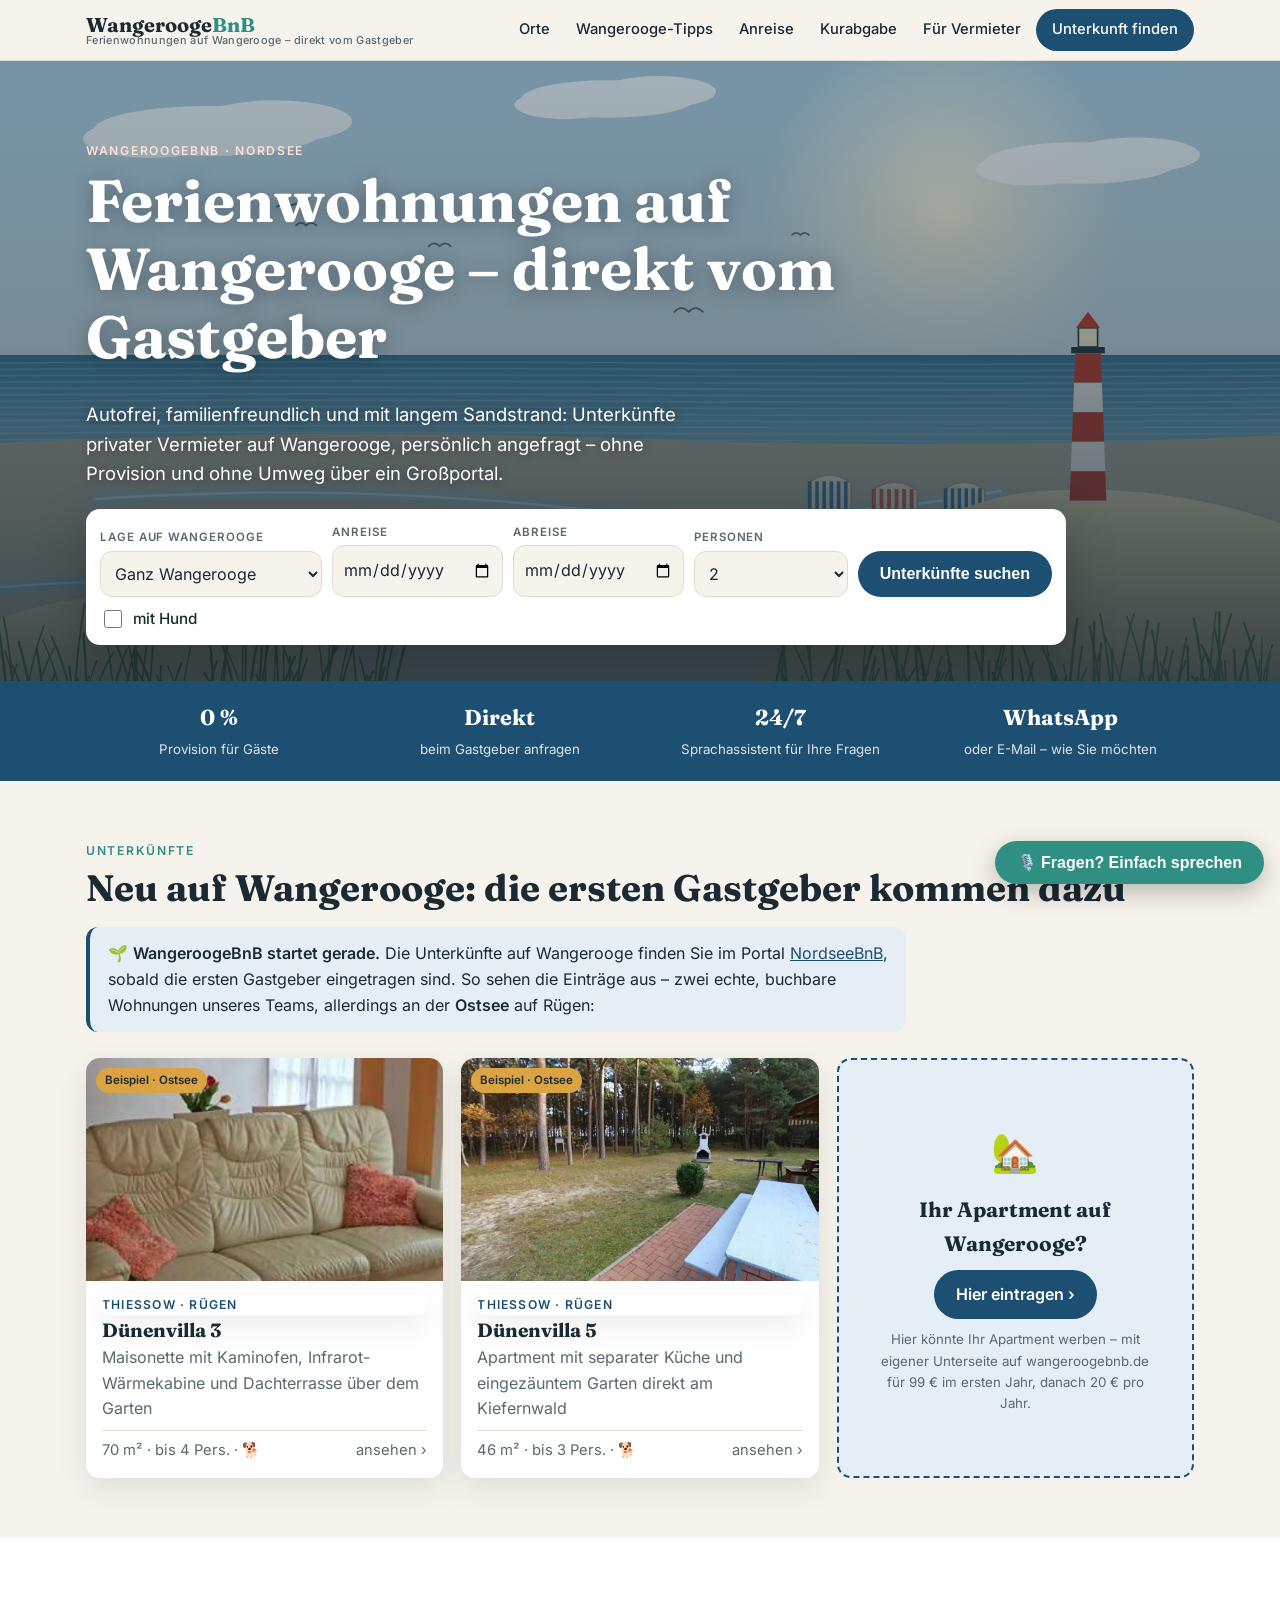
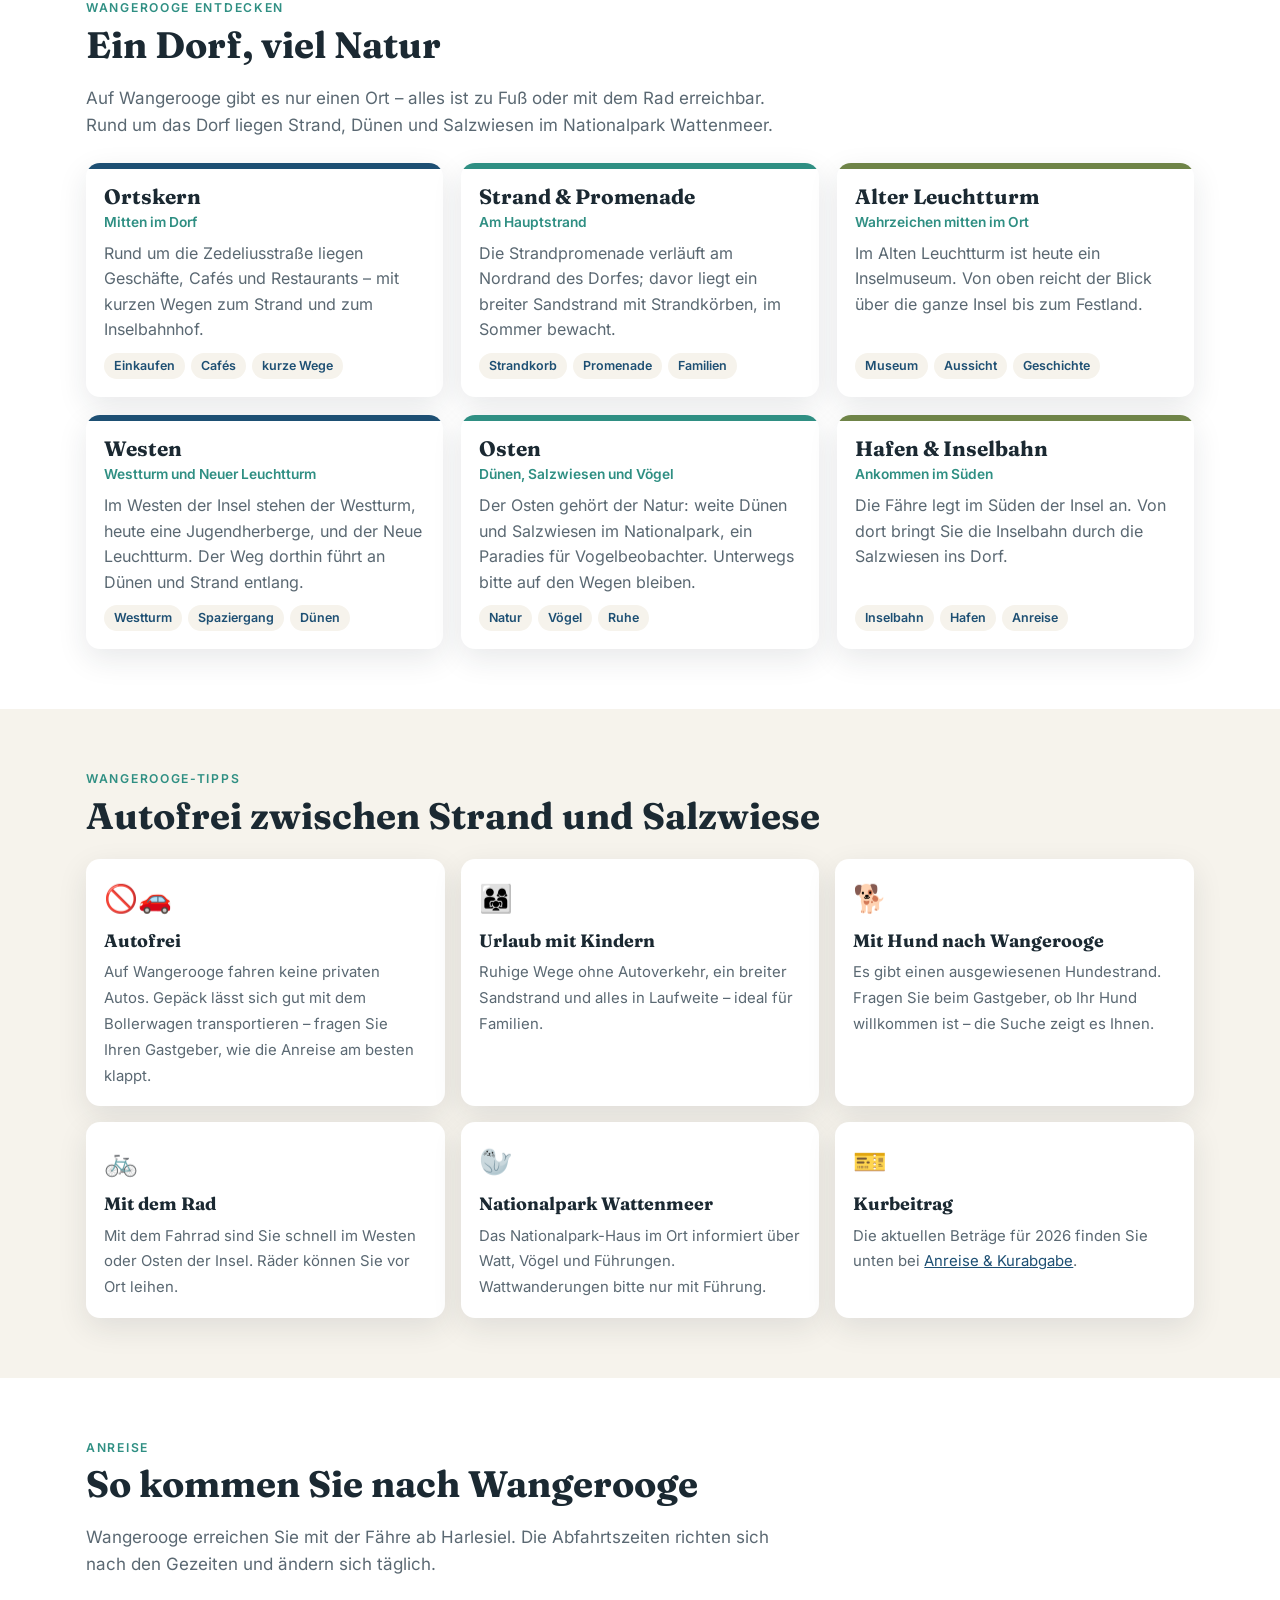
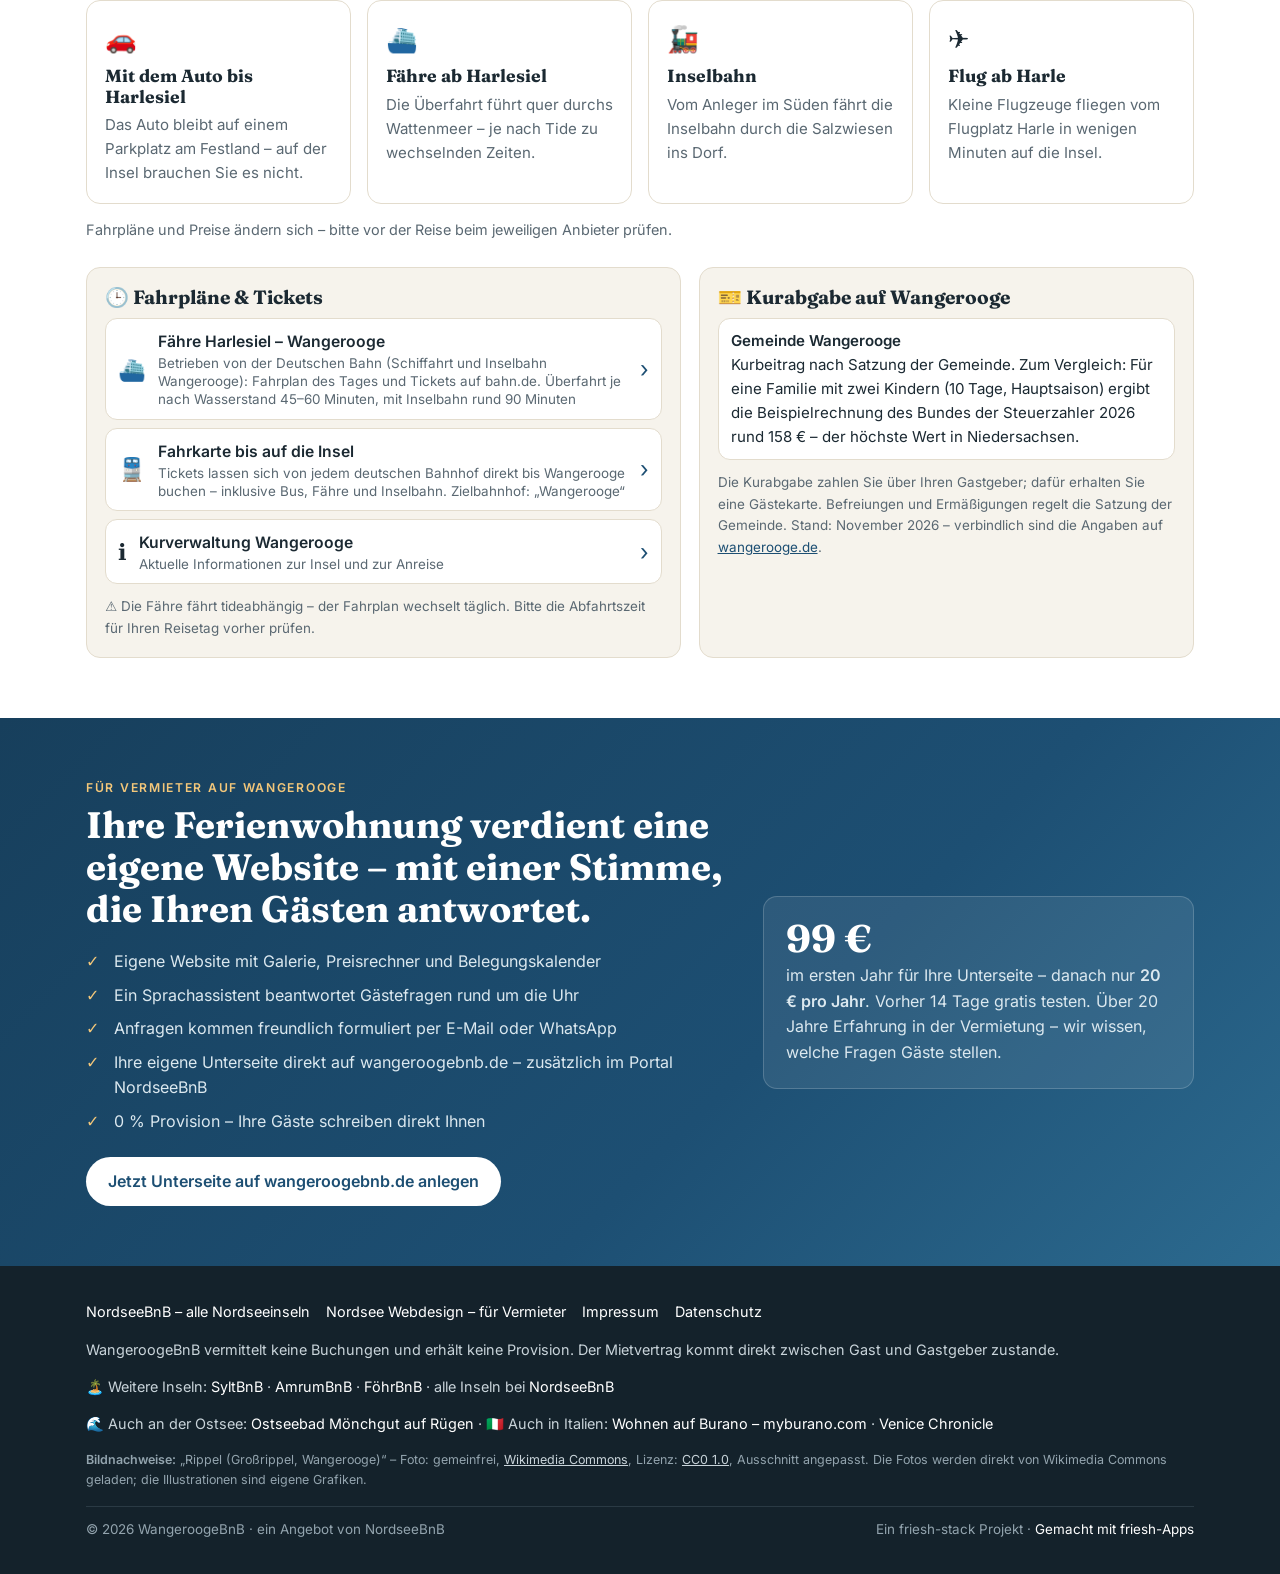
==== commit 8c1b78d1: "Add files via upload" ====
--- a/index.html
+++ b/index.html
@@ -170,6 +170,28 @@
 .kur li{background:var(--white);border-radius:12px;padding:10px 12px;border:1px solid var(--line);font-size:.94rem}
 .ihint{font-size:.84rem;color:var(--muted);margin:12px 0 0}
 @media(max-width:820px){.infos{grid-template-columns:1fr}}
+.vfab2{position:fixed;right:16px;bottom:16px;z-index:60;box-shadow:0 8px 24px rgba(0,0,0,.25)}
+.vp{position:fixed;right:16px;bottom:16px;z-index:70;width:min(380px,calc(100vw - 32px));max-height:min(620px,calc(100vh - 32px));background:var(--white);color:var(--ink);border-radius:18px;box-shadow:0 20px 60px rgba(0,0,0,.35);display:none;flex-direction:column;overflow:hidden}
+.vp.on{display:flex}
+.vp .vh{display:flex;align-items:center;justify-content:space-between;padding:12px 16px;background:var(--brand);color:#fff}
+.vp .vh b{font-family:Fraunces,Georgia,serif;font-size:1.1rem}
+.vp .vh button{background:none;border:0;color:#fff;font-size:1.6rem;cursor:pointer;line-height:1}
+.vp .vo{display:flex;flex-direction:column;align-items:center;padding:16px 16px 6px}
+.vp .orb{width:74px;height:74px;border-radius:50%;background:radial-gradient(circle at 35% 35%,#fff,var(--accent));box-shadow:0 0 0 0 rgba(0,0,0,.15);transition:transform .3s}
+.vp .orb.talk{animation:vpulse 1s ease-in-out infinite}
+@keyframes vpulse{0%,100%{transform:scale(1)}50%{transform:scale(1.12)}}
+.vp .vs{margin-top:8px;font-size:.9rem;color:var(--muted);text-align:center}
+.vp .vt{font-size:.8rem;color:var(--muted)}
+.vp .vl{flex:1;overflow:auto;padding:6px 14px;display:flex;flex-direction:column;gap:6px;min-height:80px}
+.vp .vm{padding:8px 11px;border-radius:12px;font-size:.92rem;max-width:88%}
+.vp .vm.u{align-self:flex-end;background:var(--foam)}
+.vp .vm.a{align-self:flex-start;background:var(--bg)}
+.vp .vm.sys{align-self:center;background:transparent;color:var(--muted);font-size:.82rem;text-align:center}
+.vp .vb{display:flex;gap:8px;padding:10px 14px}
+.vp .vb .btn{flex:1}
+.vp .vb .stop{background:#b23b2e}
+.vp .vn{font-size:.72rem;color:var(--muted);padding:0 14px 12px}
+.hid{display:none!important}
 </style>
 </head>
 <body>
@@ -315,7 +337,16 @@
   </div>
 </footer>
 
-<a class="btn accent fab" href="https://nordseebnb.de/?ort=Wangerooge">🎙️ Fragen? Assistent fragen</a>
+<button class="btn accent vfab2" id="vFab" onclick="vOpen()">🎙️ Fragen? Einfach sprechen</button>
+<div class="vp" id="vPanel" role="dialog" aria-label="Sprachassistent">
+  <div class="vh"><b>Sprachassistent WangeroogeBnB</b><button onclick="vClose()" aria-label="Schließen">×</button></div>
+  <div class="vo"><div class="orb" id="vOrb"></div><div class="vs" id="vStatus">Bereit – tippen Sie auf „Gespräch starten“</div><div class="vt" id="vTime"></div></div>
+  <div class="vl" id="vLog"><div class="vm sys">Fragen Sie zu Orten, Anreise und Fähren, Kurabgabe oder Unterkünften auf Wangerooge – auf Deutsch, Englisch, Dänisch, Niederländisch oder Französisch.</div></div>
+  <div class="vb"><button class="btn" id="vStart" onclick="vStart()">🎙️ Gespräch starten</button><button class="btn stop hid" id="vStop" onclick="vStop('Gespräch beendet.')">■ Beenden</button></div>
+  <div class="vn">Das Mikrofon ist nur während des Gesprächs aktiv (höchstens 5 Minuten). Mehr dazu in der <a href="#datenschutz" onclick="return info('datenschutz')">Datenschutzerklärung</a>.</div>
+  <audio id="vAudio" autoplay></audio>
+</div>
+
 
 <div class="modal" id="mInfo" onclick="if(event.target===this)this.classList.remove('on')"><div class="sheet"><button class="x" onclick="document.getElementById('mInfo').classList.remove('on')" aria-label="Schließen">×</button><div id="infoBody"></div></div></div>
 
@@ -330,7 +361,7 @@
  {"n": "Hafen & Inselbahn", "km": "Ankommen im Süden", "t": "Die Fähre legt im Süden der Insel an. Von dort bringt Sie die Inselbahn durch die Salzwiesen ins Dorf.", "tags": ["Inselbahn", "Hafen", "Anreise"]}
 ];
 var INFO={impressum:"<h2>Impressum</h2><p>Angaben gemäß § 5 DDG</p><p><b>Hans Fries</b><br>Im Dünenwald 4a<br>18586 Ostseebad Mönchgut<br>Deutschland</p><p><b>Kontakt</b><br>E-Mail: <a href=\"mailto:friesh@gmx.de\">friesh@gmx.de</a></p><p>NordseeBnB (nordseebnb.de), Nordsee Webdesign (nordsee-webdesign.de) sowie SyltBnB, AmrumBnB, FöhrBnB und WangeroogeBnB sind Angebote von Hans Fries.</p><p><b>Verantwortlich für den Inhalt nach § 18 Abs. 2 MStV</b><br>Hans Fries, Anschrift wie oben</p><p><b>Verbraucherstreitbeilegung</b><br>Wir sind nicht bereit und nicht verpflichtet, an Streitbeilegungsverfahren vor einer Verbraucherschlichtungsstelle teilzunehmen.</p><p><b>Inserate</b><br>Für die Inhalte der einzelnen Inserate sind die jeweiligen Vermieterinnen und Vermieter verantwortlich. Mietverträge kommen ausschließlich zwischen Gast und Vermieter zustande.</p>",
- datenschutz:"<h2>Datenschutzerklärung</h2><p>Stand: November 2026</p><h3>1. Verantwortlicher</h3><p><b>Hans Fries</b><br>Im Dünenwald 4a<br>18586 Ostseebad Mönchgut<br>Deutschland<br>E-Mail: <a href=\"mailto:friesh@gmx.de\">friesh@gmx.de</a></p><h3>2. Das Wichtigste in Kürze</h3><p>Wir setzen keine Cookies zu Werbe- oder Analysezwecken ein und nutzen kein Tracking. Schriften und Programmbibliotheken sind direkt in die Seite eingebunden; es besteht keine Verbindung zu Google Fonts.</p><h3>3. Hosting und Server-Logfiles</h3><p>Diese Website wird über GitHub Pages bereitgestellt (GitHub Inc., 88 Colin P. Kelly Jr. Street, San Francisco, CA 94107, USA). Beim Aufruf verarbeitet GitHub technisch notwendige Daten: IP-Adresse, Datum und Uhrzeit, aufgerufene Seite, übertragene Datenmenge, Browser und Betriebssystem. Das dient der sicheren und stabilen Auslieferung der Seite (Art. 6 Abs. 1 lit. f DSGVO). Die Übermittlung in die USA erfolgt auf Grundlage des Angemessenheitsbeschlusses der EU-Kommission (EU-US Data Privacy Framework). Weitere Informationen: <a href=\"https://docs.github.com/de/site-policy/privacy-policies/github-general-privacy-statement\" target=\"_blank\" rel=\"noopener\">Datenschutzerklärung von GitHub</a>.</p><h3>4. Suche und Links</h3><p>Diese Seite speichert keine Eingaben. Wenn Sie auf „Unterkünfte suchen“ tippen, werden Ihre Suchangaben (Insel bzw. Ort, Reisedaten, Personen, Hund) als Teil der Adresse an unser Portal NordseeBnB (nordseebnb.de) übergeben; dort gilt die Datenschutzerklärung von NordseeBnB. Auch der Sprachassistent ist erst auf nordseebnb.de verfügbar.</p><h3>5. Fotos von Wikimedia Commons</h3><p>Einige Fotos auf dieser Seite stammen von Wikimedia Commons und werden beim Aufruf direkt von den Servern der Wikimedia Foundation, Inc. (1 Montgomery Street, Suite 1600, San Francisco, CA 94104, USA) geladen. Dabei wird Ihre IP-Adresse an die Wikimedia Foundation übermittelt; einen Referrer senden wir nicht mit. Wir nutzen diese frei lizenzierten Fotos, um Ihnen die Insel zu zeigen (Art. 6 Abs. 1 lit. f DSGVO). Weitere Informationen: <a href=\"https://foundation.wikimedia.org/wiki/Policy:Privacy_policy/de\" target=\"_blank\" rel=\"noopener\">Datenschutzrichtlinie der Wikimedia Foundation</a>.</p><h3>6. Übermittlung in Drittländer</h3><p>GitHub und die Wikimedia Foundation sitzen in den USA. Für GitHub erfolgt die Übermittlung auf Grundlage des Angemessenheitsbeschlusses der EU-Kommission (EU-US Data Privacy Framework).</p><h3>7. Ihre Rechte</h3><p>Sie haben das Recht auf Auskunft (Art. 15 DSGVO), Berichtigung (Art. 16), Löschung (Art. 17), Einschränkung der Verarbeitung (Art. 18), Datenübertragbarkeit (Art. 20) und Widerspruch gegen Verarbeitungen auf Grundlage berechtigter Interessen (Art. 21). Eine erteilte Einwilligung können Sie jederzeit mit Wirkung für die Zukunft widerrufen (Art. 7 Abs. 3). Eine formlose E-Mail an <a href=\"mailto:friesh@gmx.de\">friesh@gmx.de</a> genügt.</p><p>Sie können sich außerdem bei einer Datenschutz-Aufsichtsbehörde beschweren, etwa beim Landesbeauftragten für Datenschutz und Informationsfreiheit Mecklenburg-Vorpommern, Werderstraße 74a, 19055 Schwerin.</p>"};
+ datenschutz:"<h2>Datenschutzerklärung</h2><p>Stand: November 2026</p><h3>1. Verantwortlicher</h3><p><b>Hans Fries</b><br>Im Dünenwald 4a<br>18586 Ostseebad Mönchgut<br>Deutschland<br>E-Mail: <a href=\"mailto:friesh@gmx.de\">friesh@gmx.de</a></p><h3>2. Das Wichtigste in Kürze</h3><p>Wir setzen keine Cookies zu Werbe- oder Analysezwecken ein und nutzen kein Tracking. Schriften und Programmbibliotheken sind direkt in die Seite eingebunden; es besteht keine Verbindung zu Google Fonts.</p><h3>3. Hosting und Server-Logfiles</h3><p>Diese Website wird über GitHub Pages bereitgestellt (GitHub Inc., 88 Colin P. Kelly Jr. Street, San Francisco, CA 94107, USA). Beim Aufruf verarbeitet GitHub technisch notwendige Daten: IP-Adresse, Datum und Uhrzeit, aufgerufene Seite, übertragene Datenmenge, Browser und Betriebssystem. Das dient der sicheren und stabilen Auslieferung der Seite (Art. 6 Abs. 1 lit. f DSGVO). Die Übermittlung in die USA erfolgt auf Grundlage des Angemessenheitsbeschlusses der EU-Kommission (EU-US Data Privacy Framework). Weitere Informationen: <a href=\"https://docs.github.com/de/site-policy/privacy-policies/github-general-privacy-statement\" target=\"_blank\" rel=\"noopener\">Datenschutzerklärung von GitHub</a>.</p><h3>4. Suche und Links</h3><p>Diese Seite speichert keine Eingaben. Wenn Sie auf „Unterkünfte suchen“ tippen, werden Ihre Suchangaben (Insel bzw. Ort, Reisedaten, Personen, Hund) als Teil der Adresse an unser Portal NordseeBnB (nordseebnb.de) übergeben; dort gilt die Datenschutzerklärung von NordseeBnB.</p><h3>5. Sprachassistent</h3><p>Der Sprachassistent startet nur, wenn Sie ihn öffnen und auf „Gespräch starten“ tippen; erst dann fragt Ihr Browser nach dem Zugriff auf das Mikrofon. Während des Gesprächs (höchstens 5 Minuten) werden Ihre Sprache und deren Abschrift in Echtzeit über unseren Vermittlungsserver bei Cloudflare (Cloudflare, Inc., 101 Townsend St., San Francisco, CA 94107, USA) an OpenAI (OpenAI Ireland Ltd. bzw. OpenAI, L.L.C., USA) übermittelt, dort verarbeitet und als gesprochene Antwort zurückgegeben. Wir speichern keine Aufnahmen. Die Anbieter können Eingaben nach eigenen Angaben für eine begrenzte Zeit, in der Regel bis zu 30 Tage, zur Missbrauchserkennung speichern. Rechtsgrundlage ist Ihre Einwilligung durch das Starten des Gesprächs (Art. 6 Abs. 1 lit. a DSGVO); Sie können das Gespräch jederzeit beenden. Bitte nennen Sie im Gespräch keine sensiblen Daten.</p><h3>6. Fotos von Wikimedia Commons</h3><p>Einige Fotos auf dieser Seite stammen von Wikimedia Commons und werden beim Aufruf direkt von den Servern der Wikimedia Foundation, Inc. (1 Montgomery Street, Suite 1600, San Francisco, CA 94104, USA) geladen. Dabei wird Ihre IP-Adresse an die Wikimedia Foundation übermittelt; einen Referrer senden wir nicht mit. Wir nutzen diese frei lizenzierten Fotos, um Ihnen die Insel zu zeigen (Art. 6 Abs. 1 lit. f DSGVO). Weitere Informationen: <a href=\"https://foundation.wikimedia.org/wiki/Policy:Privacy_policy/de\" target=\"_blank\" rel=\"noopener\">Datenschutzrichtlinie der Wikimedia Foundation</a>.</p><h3>7. Übermittlung in Drittländer</h3><p>GitHub, Cloudflare, OpenAI und die Wikimedia Foundation sitzen in den USA. Soweit die Anbieter unter dem EU-US Data Privacy Framework zertifiziert sind, erfolgt die Übermittlung auf Grundlage des Angemessenheitsbeschlusses der EU-Kommission, andernfalls auf Grundlage der EU-Standardvertragsklauseln. Für GitHub erfolgt die Übermittlung auf Grundlage des Angemessenheitsbeschlusses der EU-Kommission (EU-US Data Privacy Framework).</p><h3>8. Ihre Rechte</h3><p>Sie haben das Recht auf Auskunft (Art. 15 DSGVO), Berichtigung (Art. 16), Löschung (Art. 17), Einschränkung der Verarbeitung (Art. 18), Datenübertragbarkeit (Art. 20) und Widerspruch gegen Verarbeitungen auf Grundlage berechtigter Interessen (Art. 21). Eine erteilte Einwilligung können Sie jederzeit mit Wirkung für die Zukunft widerrufen (Art. 7 Abs. 3). Eine formlose E-Mail an <a href=\"mailto:friesh@gmx.de\">friesh@gmx.de</a> genügt.</p><p>Sie können sich außerdem bei einer Datenschutz-Aufsichtsbehörde beschweren, etwa beim Landesbeauftragten für Datenschutz und Informationsfreiheit Mecklenburg-Vorpommern, Werderstraße 74a, 19055 Schwerin.</p>"};
 function $(i){return document.getElementById(i)}
 function esc(s){return String(s).replace(/[&<>"]/g,function(c){return{"&":"&amp;","<":"&lt;",">":"&gt;",'"':"&quot;"}[c]})}
 var _lh0=location.hash;function _legalHash(h){h=typeof h==="string"?h:location.hash;if(h==="#impressum"||h==="#datenschutz")info(h.slice(1))}window.addEventListener("hashchange",function(){_legalHash()});setTimeout(function(){_legalHash(_lh0)},700);
@@ -349,6 +380,49 @@
   $("s_von").addEventListener("change",function(){var a=$("s_von").value;if(a&&(!$("s_bis").value||$("s_bis").value<=a)){var d=new Date(a);d.setDate(d.getDate()+7);$("s_bis").value=d.toISOString().slice(0,10)}});
   $("orteGrid").innerHTML=ORTE.map(function(o){return'<div class="ort"><div class="top"></div><div class="in"><h3>'+esc(o.n)+'</h3><div class="km">'+esc(o.km)+'</div><p>'+esc(o.t)+'</p><div class="tags">'+o.tags.map(function(x){return"<span>"+esc(x)+"</span>"}).join("")+'</div></div></div>'}).join("");
 })();
+
+var VOICE={endpoint:"https://nordsee-voice.friesh.workers.dev/live",maxMinutes:5},V={};
+function vOpen(){$("vPanel").classList.add("on");$("vFab").classList.add("hid")}
+function vClose(){vStop();$("vPanel").classList.remove("on");$("vFab").classList.remove("hid")}
+function vSay(r,t){var l=$("vLog");if(r===V.lr&&V.le&&r!=="sys")V.le.textContent+=t;else{V.le=document.createElement("div");V.le.className="vm "+r;V.le.textContent=t;l.appendChild(V.le);V.lr=r}l.scrollTop=l.scrollHeight}
+function vKb(){var t="SEITE: WangeroogeBnB – Ferienunterkünfte auf der Insel Wangerooge (Nordsee), direkt vom Gastgeber, ohne Provision. Alle Nordseeinseln und die Unterkünfte stehen im Portal NordseeBnB (nordseebnb.de). Vermieter können eine eigene Unterseite auf wangeroogebnb.de buchen: 99 Euro im ersten Jahr, danach 20 Euro pro Jahr, 0 Prozent Provision, 14 Tage gratis testen – Infos auf nordsee-webdesign.de.\nAuf Wangerooge sind noch keine Unterkünfte eingetragen; die Beispiel-Wohnungen Dünenvilla 3 und 5 liegen an der Ostsee in Thiessow auf Rügen.\n";
+  ["#orte","#tipps","#anreise","#unterkuenfte","#eindruecke"].forEach(function(q){var e=document.querySelector(q);if(e)t+="\n"+e.innerText.replace(/\n{2,}/g,"\n")+"\n"});
+  return t.slice(0,28000)}
+function vUi(on){$("vStart").classList.toggle("hid",on);$("vStop").classList.toggle("hid",!on)}
+function vStart(){
+  if(!(navigator.mediaDevices&&navigator.mediaDevices.getUserMedia)||!window.RTCPeerConnection){vSay("sys","Ihr Browser unterstützt leider keine Sprachgespräche.");return}
+  if(!window.isSecureContext){vSay("sys","Sprachgespräche funktionieren nur über eine sichere Verbindung (https://).");return}
+  var st=$("vStatus");st.textContent="Mikrofon wird freigegeben …";
+  navigator.mediaDevices.getUserMedia({audio:{echoCancellation:true,noiseSuppression:true,autoGainControl:true}}).then(function(stream){
+    V.stream=stream;vUi(true);st.textContent="Verbinde …";
+    var pc=V.pc=new RTCPeerConnection();pc.ontrack=function(e){$("vAudio").srcObject=e.streams[0]};
+    stream.getTracks().forEach(function(t){pc.addTrack(t,stream)});
+    var dc=V.dc=pc.createDataChannel("oai-events");dc.onmessage=function(e){try{vEvent(JSON.parse(e.data))}catch(_){}};
+    pc.onconnectionstatechange=function(){if(V.pc&&["failed","disconnected"].indexOf(V.pc.connectionState)>=0)vStop("Verbindung unterbrochen.")};
+    return pc.createOffer().then(function(o){return pc.setLocalDescription(o).then(function(){return o})}).then(function(offer){
+      return fetch(VOICE.endpoint,{method:"POST",headers:{"Content-Type":"application/json"},body:JSON.stringify({sdp:offer.sdp,mode:"gast",kb:vKb(),brand:"WangeroogeBnB",lang:"de",
+        greeting:"Moin und herzlich willkommen bei WangeroogeBnB! Ich helfe Ihnen gern – zu Orten, Anreise, Fähren und Kurabgabe auf Wangerooge. Was möchten Sie wissen?"})})})
+    .then(function(r){if(!r.ok)return r.json().catch(function(){return{}}).then(function(j){throw new Error("Server "+r.status+(j&&j.error?" – "+j.error:""))});return r.json()})
+    .then(function(j){if(!j.sdp)throw new Error(j.error||"keine Antwort");return V.pc.setRemoteDescription({type:"answer",sdp:j.sdp})})
+    .then(function(){V.t0=Date.now();st.textContent="Verbunden – sprechen Sie einfach los";
+      V.timer=setInterval(function(){var s=Math.floor((Date.now()-V.t0)/1000),left=VOICE.maxMinutes*60-s;$("vTime").textContent=Math.floor(s/60)+":"+String(s%60).padStart(2,"0");
+        if(left<=0)vStop("Gespräch nach "+VOICE.maxMinutes+" Minuten beendet.")},1000)});
+  }).catch(function(err){console.error(err);var m=String(err&&err.message||err),code=(m.match(/Server (\d+)/)||[])[1];
+    var hint=code==="403"?" (Technik: Diese Domain ("+location.origin+") ist im Worker nicht freigegeben.)":code==="500"?" (Technik: Im Worker fehlt der OpenAI-Schlüssel OPENAI_KEY.)":code==="502"?" (Technik: OpenAI hat die Sitzung abgelehnt – Schlüssel, Guthaben oder Modell prüfen.)":code?" (Technik: "+m+")":/Failed to fetch|NetworkError|Load failed/i.test(m)?" (Technik: Worker nicht erreichbar – zum Prüfen "+VOICE.endpoint+" im Browser öffnen.)":"";
+    vStop(err&&err.name==="NotAllowedError"?"Ohne Mikrofon-Freigabe ist kein Gespräch möglich. Bitte erlauben Sie das Mikrofon in den Browser-Einstellungen.":"Der Assistent ist gerade nicht erreichbar."+hint)})}
+function vEvent(ev){var o=$("vOrb"),st=$("vStatus");
+  switch(ev.type){
+    case "session.input_transcript.delta":vSay("u",ev.delta||"");o.classList.remove("talk");break;
+    case "session.output_transcript.delta":vSay("a",ev.delta||"");o.classList.add("talk");st.textContent="Spricht …";break;
+    case "session.delegation.created":st.textContent="Schaut nach …";break;
+    case "session.closed":vStop();break}}
+function vStop(msg){
+  try{V.dc&&V.dc.readyState==="open"&&V.dc.send(JSON.stringify({type:"session.close"}))}catch(_){}
+  var pc=V.pc;setTimeout(function(){try{pc&&pc.close()}catch(_){}},300);V.pc=null;V.dc=null;
+  if(V.stream)V.stream.getTracks().forEach(function(t){t.stop()});V.stream=null;
+  clearInterval(V.timer);V.timer=null;$("vTime").textContent="";vUi(false);V.lr=null;$("vOrb").classList.remove("talk");
+  if(msg)vSay("sys",msg);$("vStatus").textContent="Bereit – tippen Sie auf „Gespräch starten“"}
+if(location.hash==="#assistent")setTimeout(vOpen,500);
 </script>
 </body>
 </html>
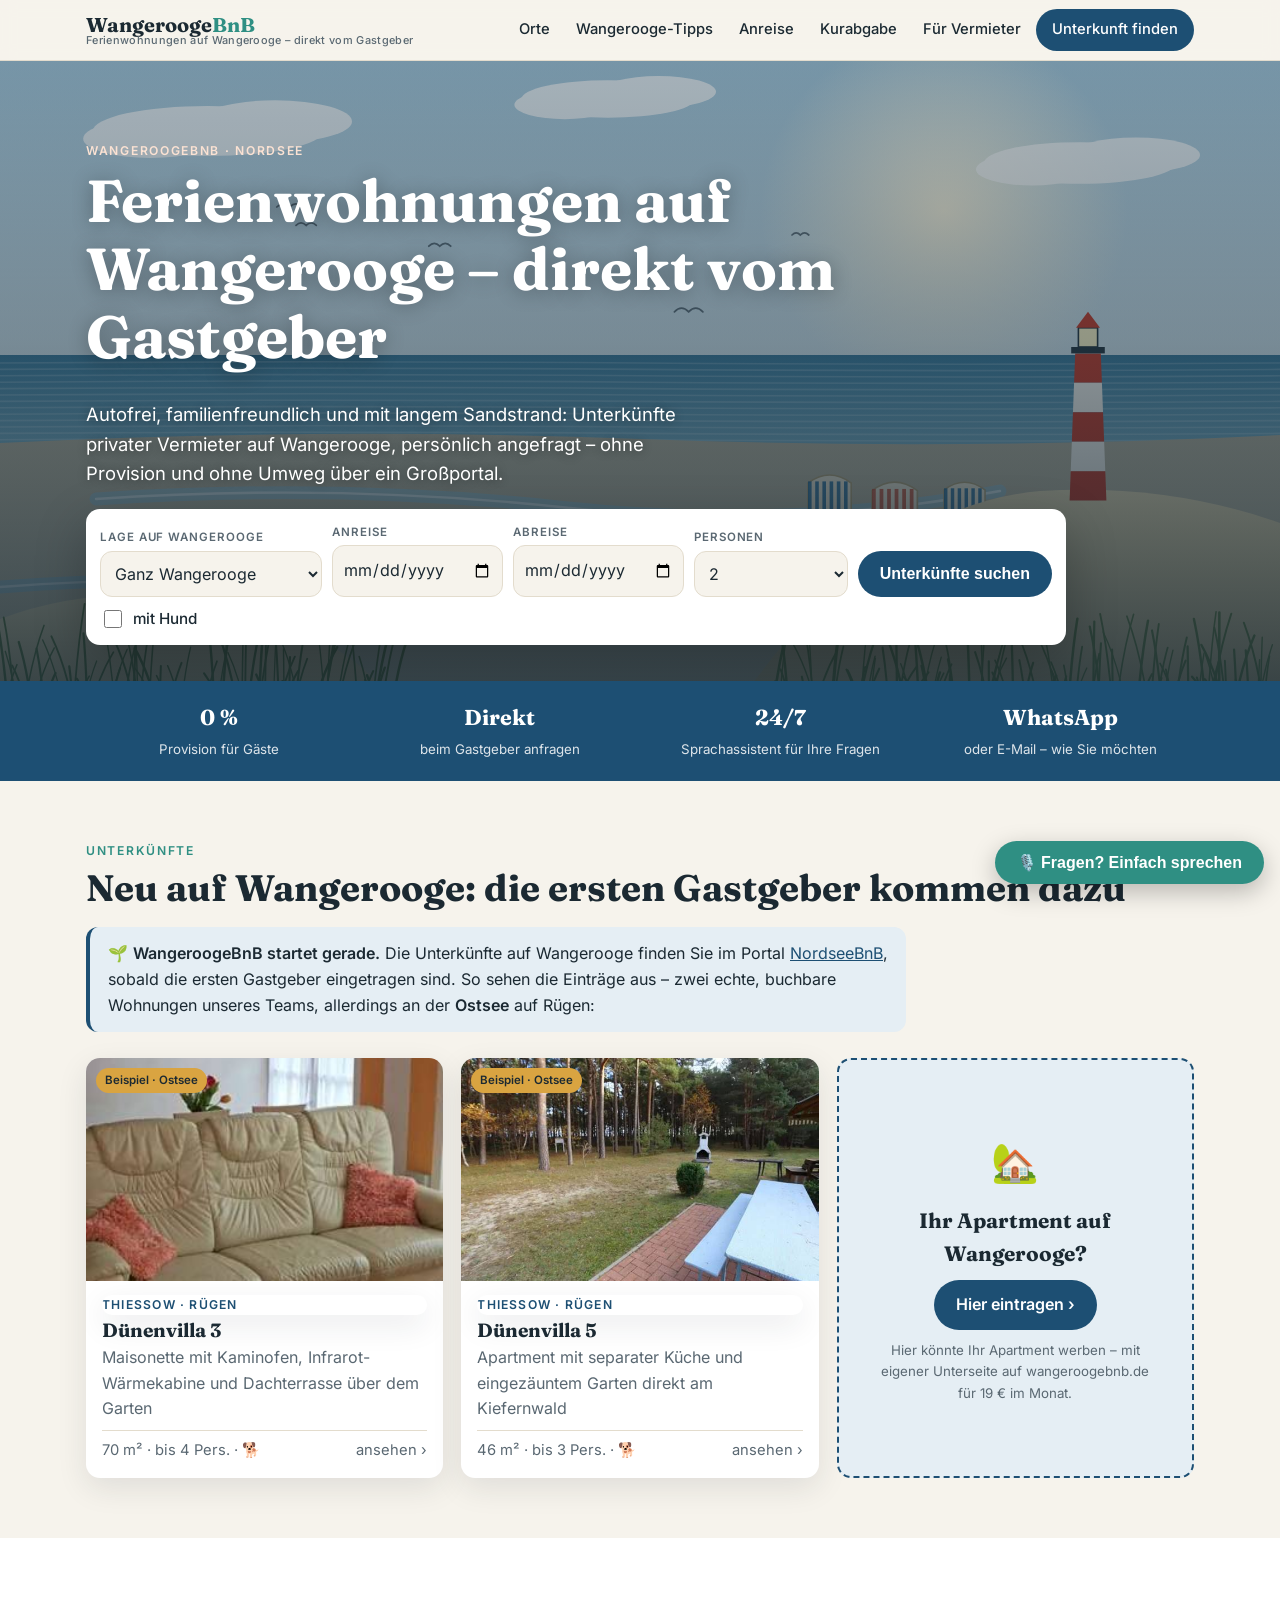
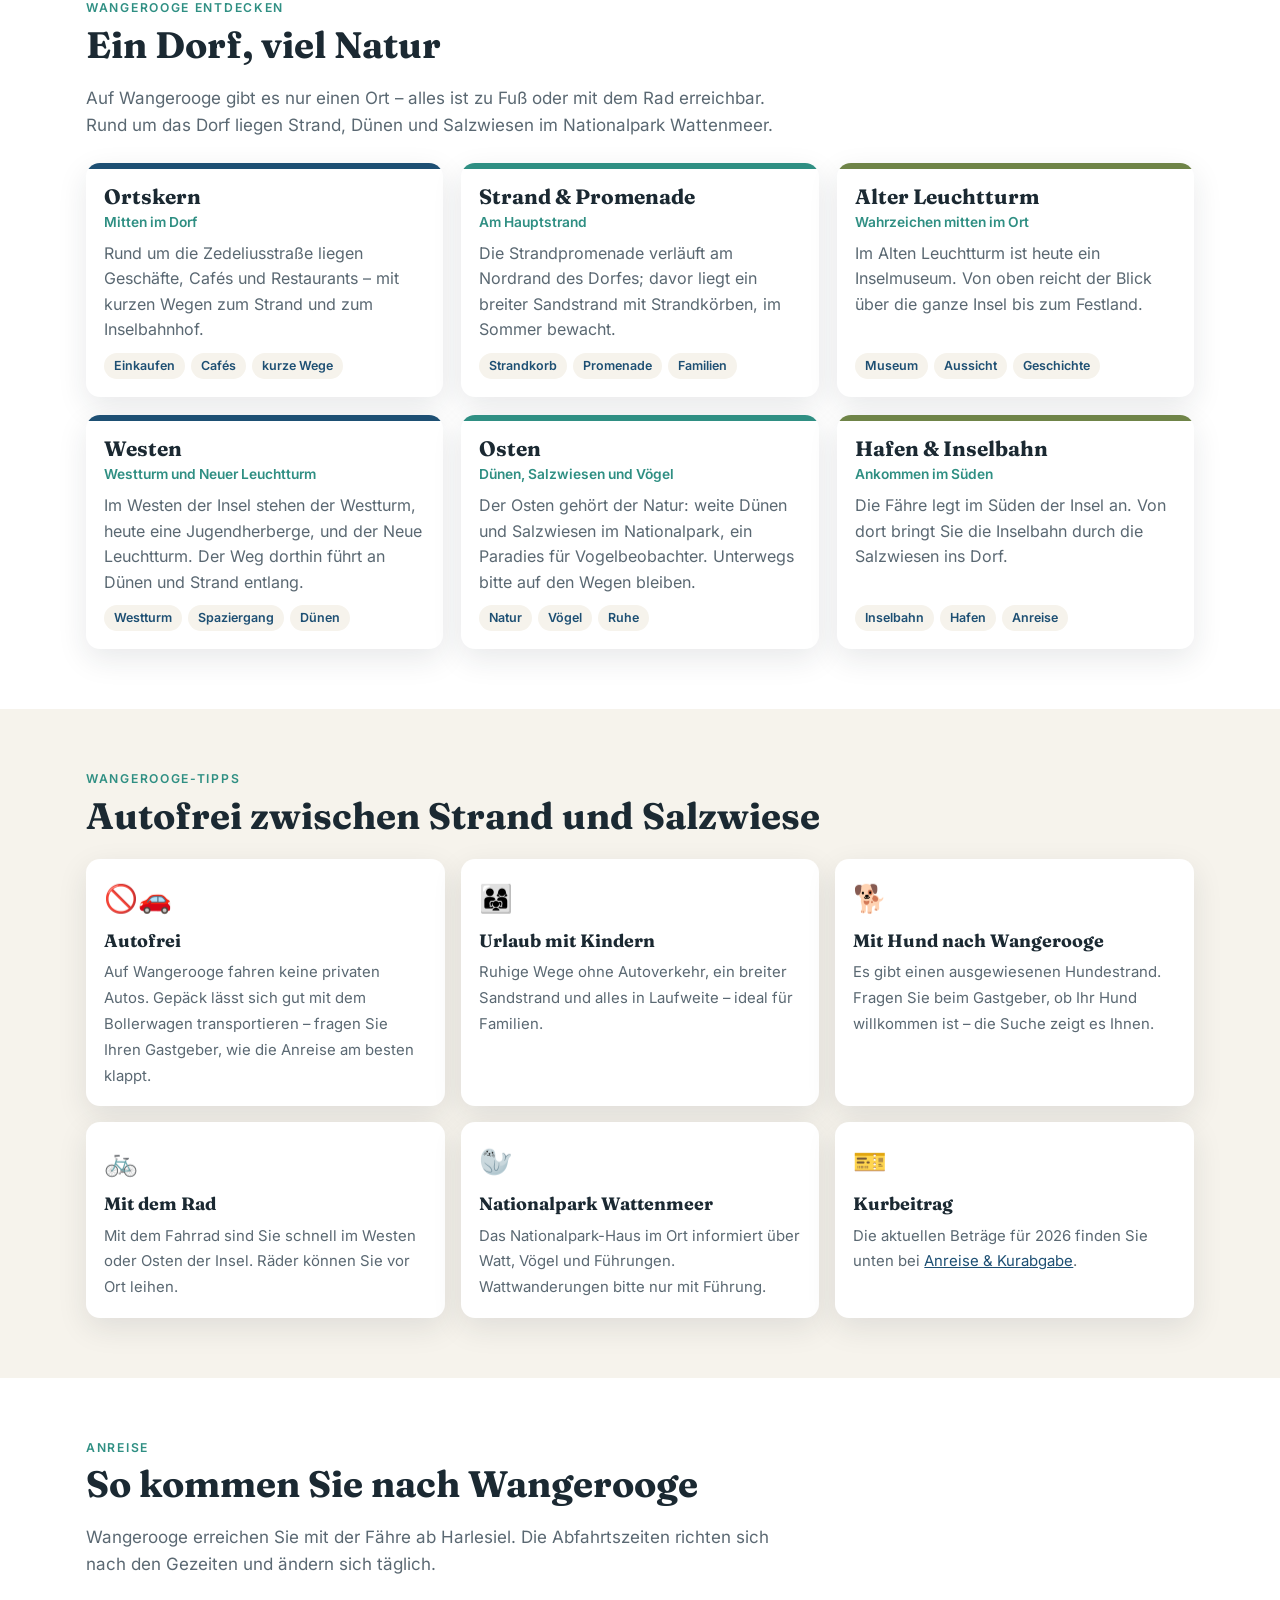
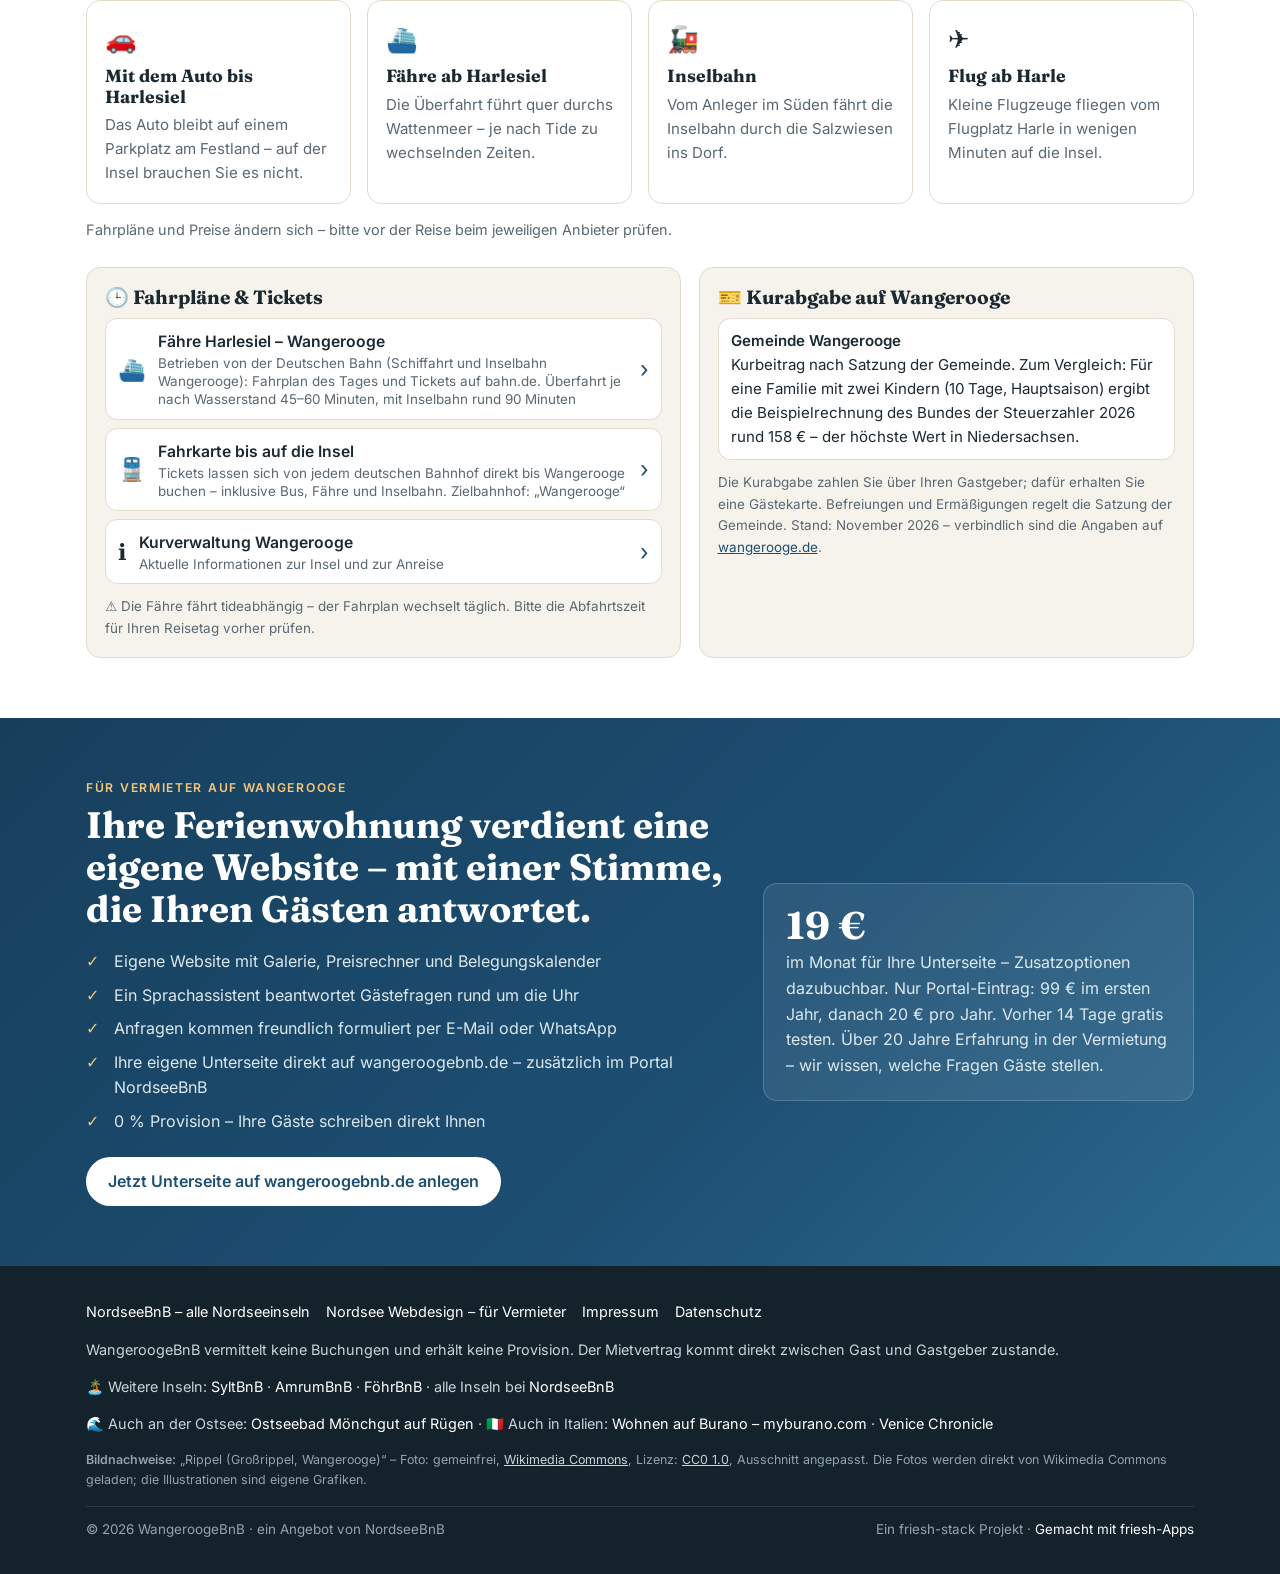
==== commit 207f62ed: "Preise: Portal-Eintrag 99 € im 1. Jahr (danach 20 €/Jahr, ohne Zusatzoptionen), Insel-/Website + Por" ====
--- a/index.html
+++ b/index.html
@@ -234,7 +234,7 @@
     <div class="examples">
       <a class="ex" href="https://nordseebnb.de/#unterkuenfte"><div class="ph"><img src="[data-uri]" alt="Wohnraum der Dünenvilla 3" loading="lazy"><span class="tag">Beispiel · Ostsee</span></div><div class="in"><div class="ort">Thiessow · Rügen</div><h3>Dünenvilla 3</h3><div style="color:var(--muted)">Maisonette mit Kaminofen, Infrarot-Wärmekabine und Dachterrasse über dem Garten</div><div class="meta"><span>70 m² · bis 4 Pers. · 🐕</span><span>ansehen ›</span></div></div></a>
       <a class="ex" href="https://nordseebnb.de/#unterkuenfte"><div class="ph"><img src="[data-uri]" alt="Garten der Dünenvilla 5" loading="lazy"><span class="tag">Beispiel · Ostsee</span></div><div class="in"><div class="ort">Thiessow · Rügen</div><h3>Dünenvilla 5</h3><div style="color:var(--muted)">Apartment mit separater Küche und eingezäuntem Garten direkt am Kiefernwald</div><div class="meta"><span>46 m² · bis 3 Pers. · 🐕</span><span>ansehen ›</span></div></div></a>
-      <a class="ad" href="https://nordsee-webdesign.de/#inselseite"><div class="ic">🏡</div><b>Ihr Apartment auf Wangerooge?</b><span class="btn">Hier eintragen ›</span><small>Hier könnte Ihr Apartment werben – mit eigener Unterseite auf wangeroogebnb.de für 99 € im ersten Jahr, danach 20 € pro Jahr.</small></a>
+      <a class="ad" href="https://nordsee-webdesign.de/#inselseite"><div class="ic">🏡</div><b>Ihr Apartment auf Wangerooge?</b><span class="btn">Hier eintragen ›</span><small>Hier könnte Ihr Apartment werben – mit eigener Unterseite auf wangeroogebnb.de für 19 € im Monat.</small></a>
     </div>
   </div>
 </section>
@@ -315,8 +315,8 @@
       <a class="btn light" href="https://nordsee-webdesign.de/#inselseite">Jetzt Unterseite auf wangeroogebnb.de anlegen</a>
     </div>
     <div class="box">
-      <b>99 €</b>
-      <p style="margin:6px 0 0;color:#dbe8ef">im ersten Jahr für Ihre Unterseite – danach nur <b style="display:inline;font-size:1rem;font-family:Inter">20 € pro Jahr</b>. Vorher 14 Tage gratis testen. Über 20 Jahre Erfahrung in der Vermietung – wir wissen, welche Fragen Gäste stellen.</p>
+      <b>19 €</b>
+      <p style="margin:6px 0 0;color:#dbe8ef">im Monat für Ihre Unterseite – Zusatzoptionen dazubuchbar. Nur Portal-Eintrag: 99 € im ersten Jahr, danach 20 € pro Jahr. Vorher 14 Tage gratis testen. Über 20 Jahre Erfahrung in der Vermietung – wir wissen, welche Fragen Gäste stellen.</p>
     </div>
   </div>
 </section>
@@ -385,7 +385,7 @@
 function vOpen(){$("vPanel").classList.add("on");$("vFab").classList.add("hid")}
 function vClose(){vStop();$("vPanel").classList.remove("on");$("vFab").classList.remove("hid")}
 function vSay(r,t){var l=$("vLog");if(r===V.lr&&V.le&&r!=="sys")V.le.textContent+=t;else{V.le=document.createElement("div");V.le.className="vm "+r;V.le.textContent=t;l.appendChild(V.le);V.lr=r}l.scrollTop=l.scrollHeight}
-function vKb(){var t="SEITE: WangeroogeBnB – Ferienunterkünfte auf der Insel Wangerooge (Nordsee), direkt vom Gastgeber, ohne Provision. Alle Nordseeinseln und die Unterkünfte stehen im Portal NordseeBnB (nordseebnb.de). Vermieter können eine eigene Unterseite auf wangeroogebnb.de buchen: 99 Euro im ersten Jahr, danach 20 Euro pro Jahr, 0 Prozent Provision, 14 Tage gratis testen – Infos auf nordsee-webdesign.de.\nAuf Wangerooge sind noch keine Unterkünfte eingetragen; die Beispiel-Wohnungen Dünenvilla 3 und 5 liegen an der Ostsee in Thiessow auf Rügen.\n";
+function vKb(){var t="SEITE: WangeroogeBnB – Ferienunterkünfte auf der Insel Wangerooge (Nordsee), direkt vom Gastgeber, ohne Provision. Alle Nordseeinseln und die Unterkünfte stehen im Portal NordseeBnB (nordseebnb.de). Vermieter können eine eigene Unterseite auf wangeroogebnb.de buchen: 19 Euro im Monat (Zusatzoptionen dazubuchbar), reiner Portal-Eintrag 99 Euro im ersten Jahr, danach 20 Euro pro Jahr, 0 Prozent Provision, 14 Tage gratis testen – Infos auf nordsee-webdesign.de.\nAuf Wangerooge sind noch keine Unterkünfte eingetragen; die Beispiel-Wohnungen Dünenvilla 3 und 5 liegen an der Ostsee in Thiessow auf Rügen.\n";
   ["#orte","#tipps","#anreise","#unterkuenfte","#eindruecke"].forEach(function(q){var e=document.querySelector(q);if(e)t+="\n"+e.innerText.replace(/\n{2,}/g,"\n")+"\n"});
   return t.slice(0,28000)}
 function vUi(on){$("vStart").classList.toggle("hid",on);$("vStop").classList.toggle("hid",!on)}
